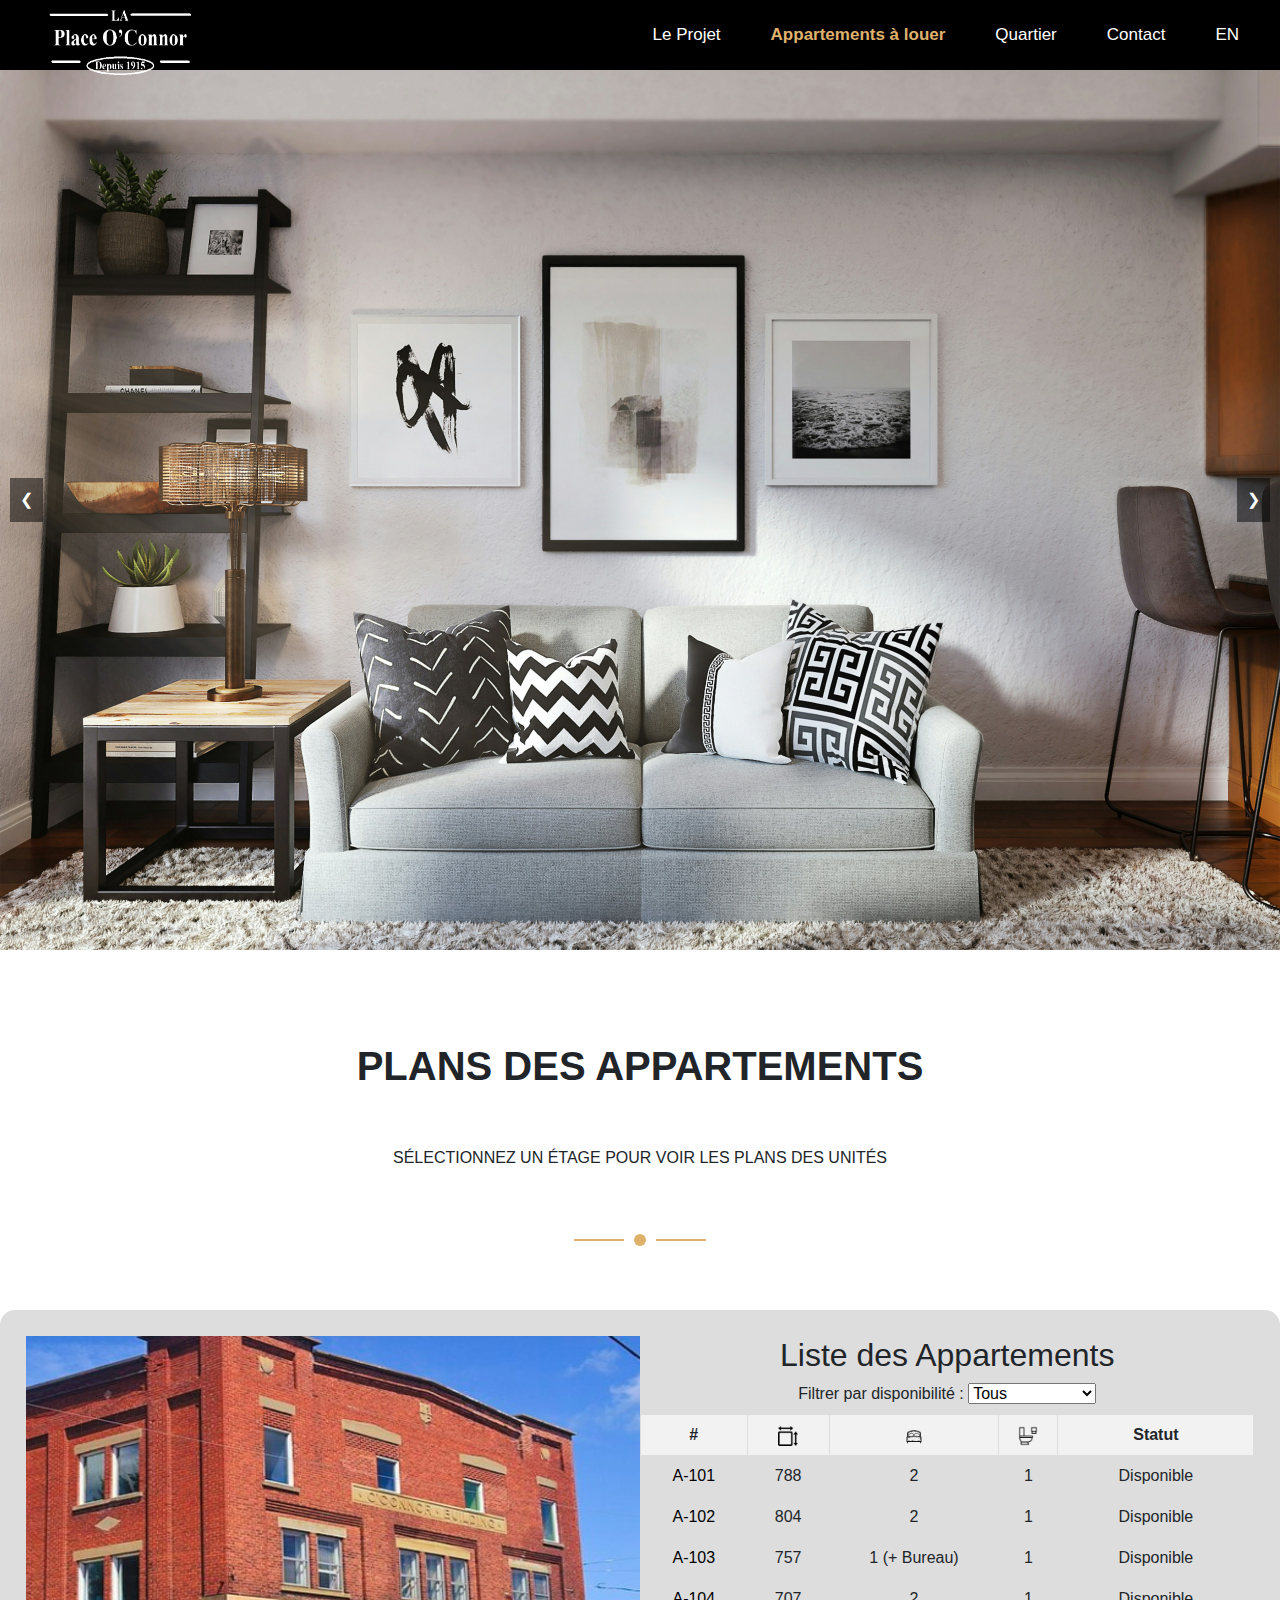
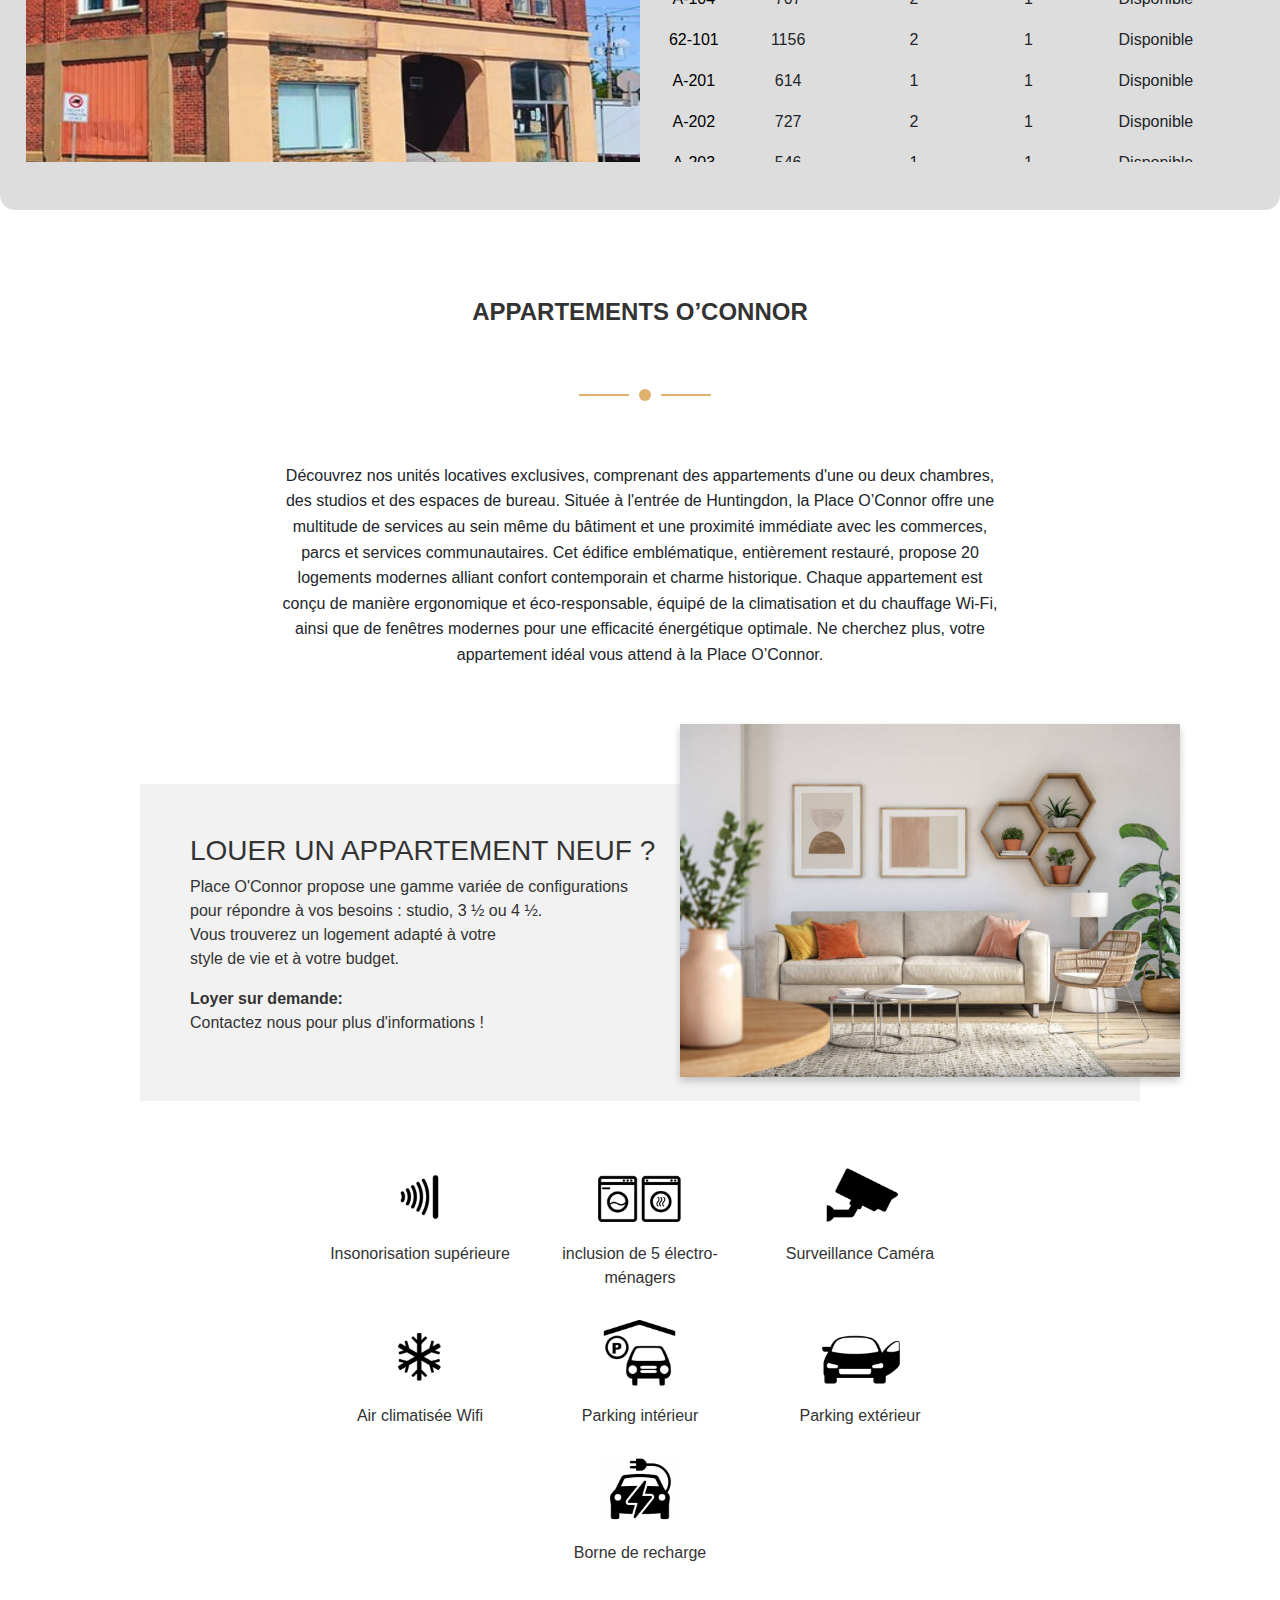
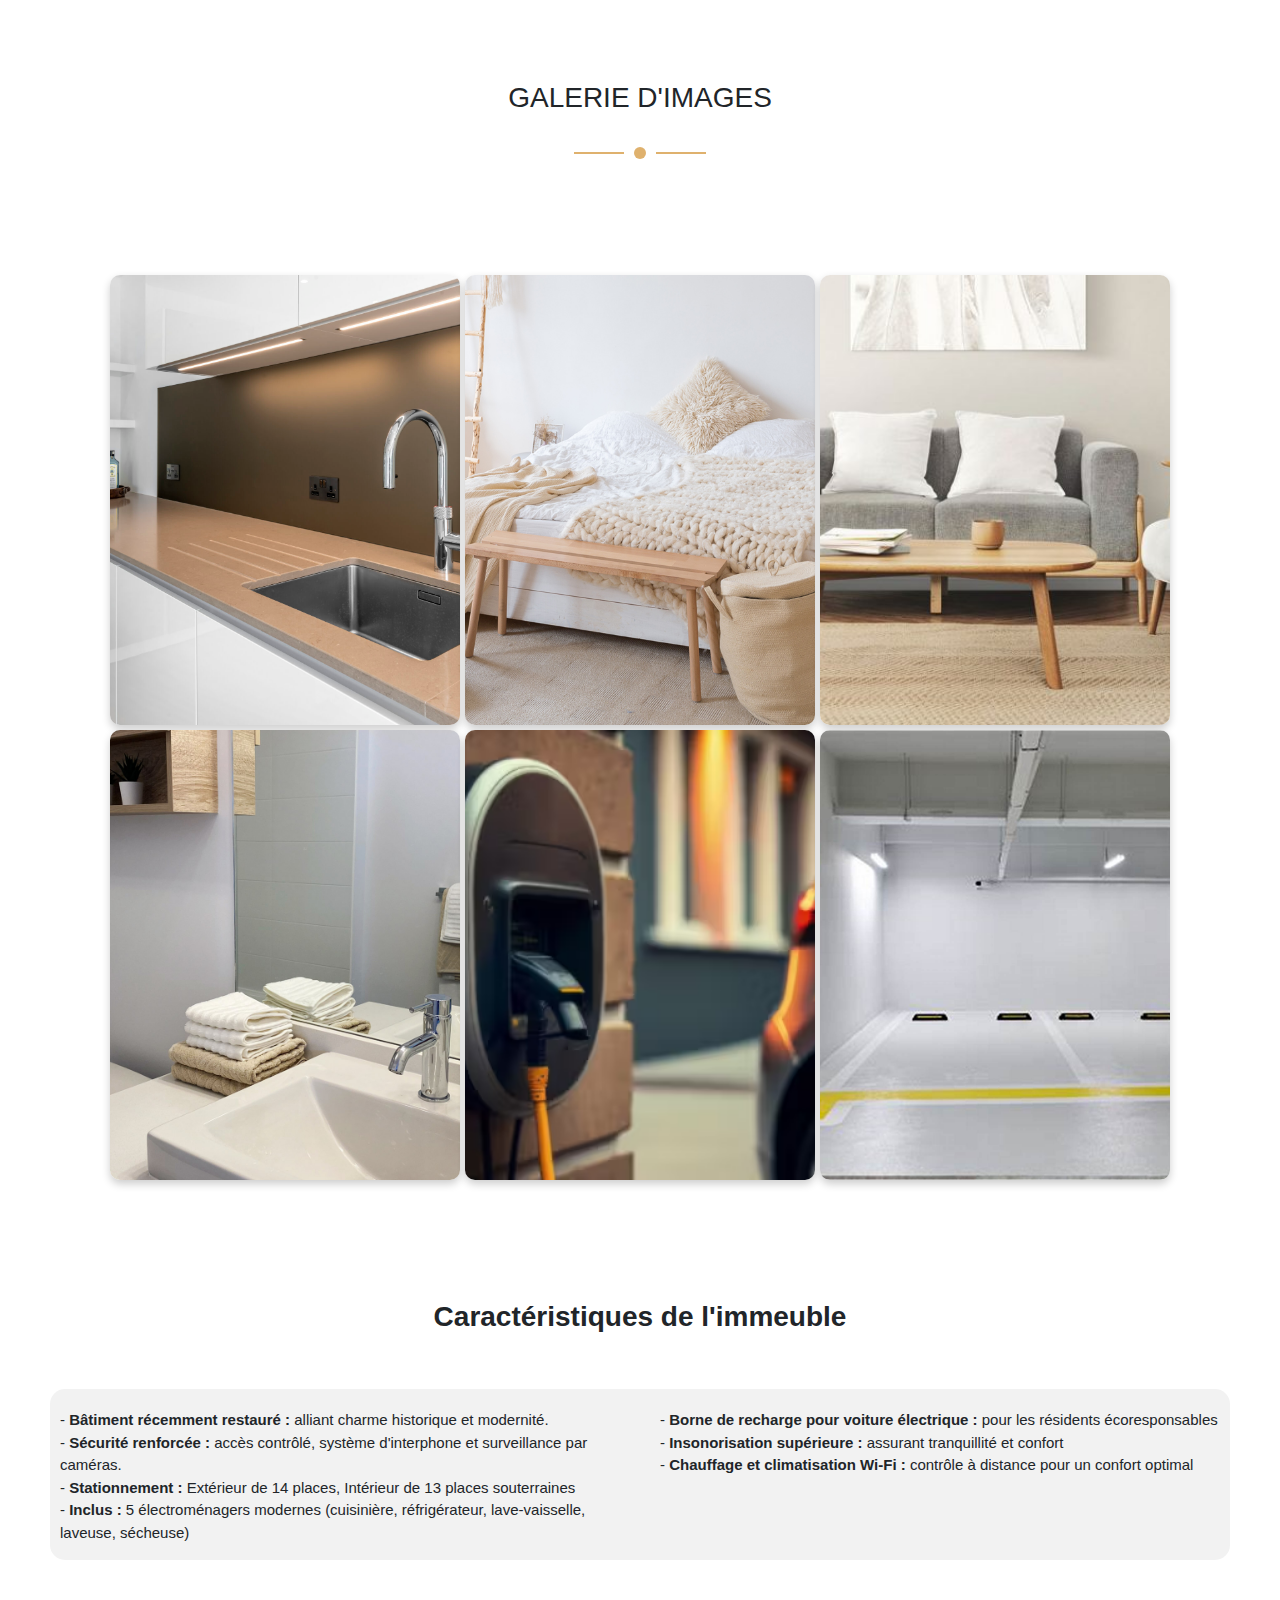
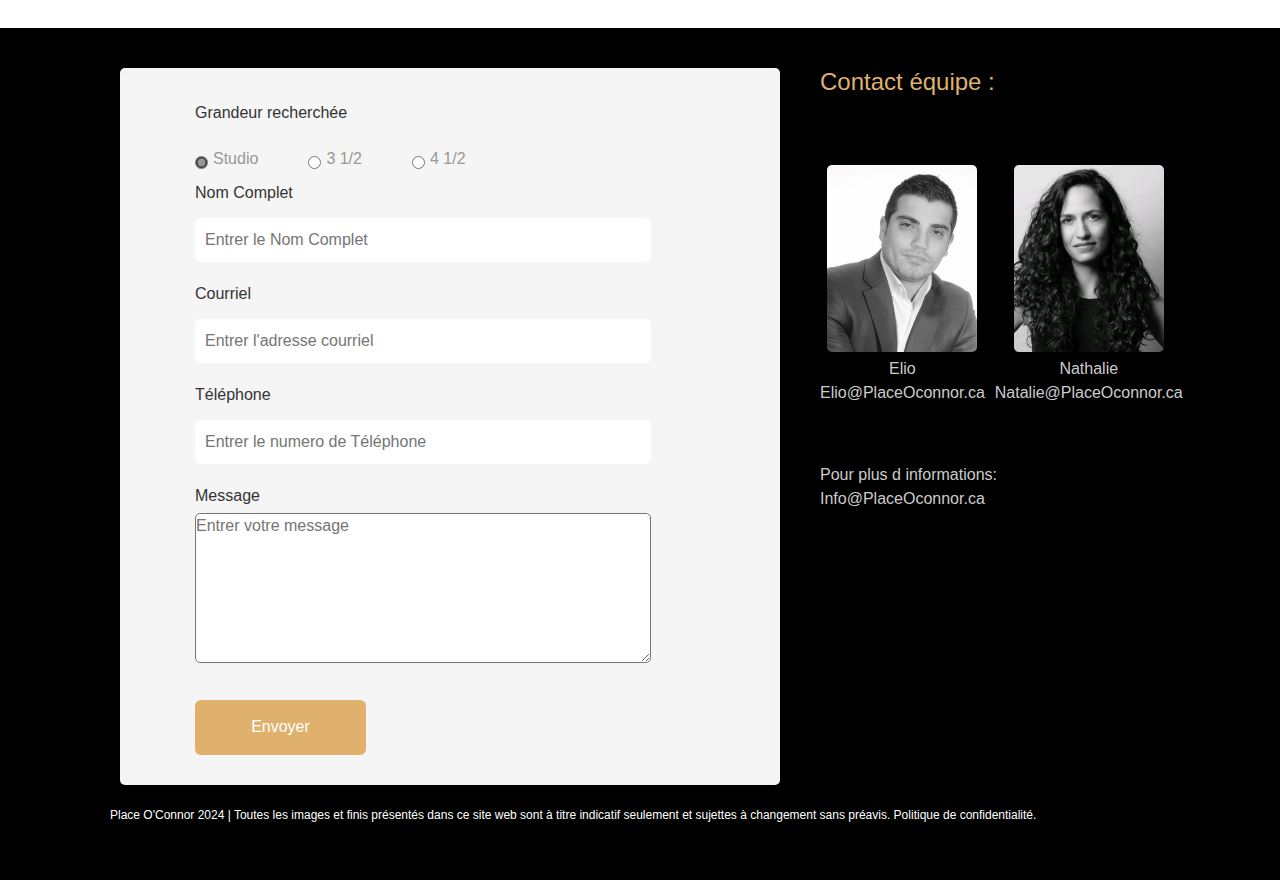
==== appt-alouer.html @ d091c008 "first commit" ====
<!DOCTYPE html>
    <html lang="fr">

    <head>
        <meta charset="UTF-8">
        <meta name="viewport" content="width=device-width, initial-scale=1.0">
        <title>Appt-a-louer</title>
        <link rel="stylesheet" href="css/Alouer.css">
        <link rel="stylesheet" href="https://cdnjs.cloudflare.com/ajax/libs/font-awesome/6.0.0-beta3/css/all.min.css">
        <link href="https://stackpath.bootstrapcdn.com/bootstrap/4.5.2/css/bootstrap.min.css" rel="stylesheet">

    </head>

    <body>
        <header>
            <!-- Ajout de l'id "navbar" pour cibler l'élément avec JavaScript -->

            <nav id="navbar" class="navbar">

                <div>
                    <a href="index.html"><img src="image/lOGO.png" alt="Logo"></a>
                </div>

                <div class="nav-links">
                    <ul>
                        <li><a href="index.html">Le Projet</a></li>
                        <li class="active"><a href="appt-alouer.html">Appartements à louer</a></li>
                        <li><a href="Quartier.html">Quartier</a></li>
                        <li><a href="formulaire.html">Contact</a></li>
                        <li><a href="#">EN</a></li>
                    </ul>
                </div>
                <img src="image/Menu2 (2).png" alt="menu hamburger" class="menu-hamburger">
            </nav>
        </header>

        <!-- Carousel -->
        <div class="carousel">
            <!-- Slide 1 -->
            <div class="slide active">
                <img src="image/maison1.jpg">
                <div class="text">
                    <h1>Place <strong>O'Connor </strong> </h1>
                    <br> Decouvrez des appartements confortables à des prix imbattables <br><br> DISPONIBLE DÉS MAINTENANT
                    <br> <br> <a href="#contact">CONTACTEZ NOUS  </a><br>

                </div>
            </div>
            <!-- Slide 2 -->
            <div class="slide">
                <img src="image/maison2.jpg" alt="Image 2">
                <div class="text">
                    <h1>Place O'Connor</h1>
                    <br> Decouvrez des appartements confortables à des prix imbattables <br><br> DISPONIBLE DÉS MAINTENANT
                    <br> <br> <a href="#contact">CONTACTEZ NOUS  </a><br>

                </div>
            </div>
            <!-- Slide 3 -->
            <div class="slide">
                <img src="image/maison3.jpg" alt="Image 3">
                <div class="text">
                    <h1>Place O'Connor</h1>
                    <br> Decouvrez des appartements confortables à des prix imbattables <br><br> DISPONIBLE DÉS MAINTENANT
                    <br> <br> <a href="#contact">CONTACTEZ NOUS  </a><br>

                </div>
            </div>

            <!-- Navigation Buttons -->
            <div class="prev" onclick="moveSlide(-1)">&#10094;</div>
            <div class="next" onclick="moveSlide(1)">&#10095;</div>
        </div>
        <!--  image immeuble avec tableau -->


        <div class="textdecouverteplan">
            <br><br><br>
            <h1><strong>PLANS DES APPARTEMENTS</strong></h1> <br><br>

            <p>SÉLECTIONNEZ UN ÉTAGE POUR VOIR LES PLANS DES UNITÉS</p> <br><br>

            <div class="titre-decoration">
                <div class="ligne"></div>
                <div class="icon"></div>
                <div class="ligne"></div>
            </div>
        </div>


        <div class="immeuble1">

            <!--  image immeuble  -->
            <div class="img-build">
                <img src="image/img build.jpg" alt="">
                <!-- Différentes zones cliquables -->
                <a href="#zone1">
                    <div class="zone" style="top: 15%; left:0% ; width:100%; height: 25%;" onclick="afficherZone('zone1')">
                        <span class="etage-text" style="top: 20%; left: 0;">Étage 3</span>
                    </div>

                </a>
                <a href="#zone2">
                    <div class="zone" style="top: 40%; left: 0%; width: 100%; height: 25%;" onclick="afficherZone('zone2')">
                        <span class="etage-text" style="top: 20%; left: 0;">Étage 2</span>
                    </div>
                </a>
                <a href="#zone3">
                    <div class="zone" style="top: 67%; left: 0%; width: 100%; height: 25%;" onclick="afficherZone('zone3')">
                        <span class="etage-text" style="top: 20%; left: 0;">Etage 1</span>
                    </div>
                </a>
            </div>
            <!-- Tableau des données   -->
            <div class="tab">
                <h2>Liste des Appartements</h2>

                <label for="filtreDisponibilite">Filtrer par disponibilité :</label>
                <select id="filtreDisponibilite" onchange="filtrerDisponibilite()">
                    <option value="tous">Tous</option>
                    <option value="Disponible">Disponible</option>
                    <option value="non-disponible">Non disponible</option>
                </select>

                <table>
                    <thead>
                        <tr>
                            <th># </th>
                            <th><img src="image/Surface.png" alt=""></th>
                            <th><img src="image/Chambre.png" alt=""></th>
                            <th><img src="image/Sb.png" alt=""></th>
                            <th>Statut</th>
                        </tr>
                    </thead>

                    <tbody>
                        <tr data-disponibilite="Disponible" class="Disponible">
                            <td><a href="#plan1" onclick="afficherPlan('plan1')">A-101</a></td>
                            <td>788</td>
                            <td>2</td>
                            <td>1</td>
                            <td>Disponible</td>
                        </tr>

                        <tr data-disponibilite="Disponible" class="Disponible">
                            <td><a href="#plan2" onclick="afficherPlan('plan2')">A-102</a></td>
                            <td>804</td>
                            <td>2</td>
                            <td>1</td>
                            <td><Data></Data>Disponible</td>
                        </tr>

                        <tr data-disponibilite="Disponible" class="Disponible">
                            <td><a href="#plan3" onclick="afficherPlan('plan3')">A-103</a></td>
                            <td>757</td>
                            <td>1 (+ Bureau)</td>
                            <td>1</td>
                            <td>Disponible</td>
                        </tr>

                        <tr data-disponibilite="Disponible" class="Disponible">
                            <td><a href="#plan4" onclick="afficherPlan('plan4')">A-104</a></td>
                            <td>707</td>
                            <td>2</td>
                            <td>1</td>
                            <td>Disponible</td>
                        </tr>

                        <tr data-disponibilite="Disponible" class="Disponible">
                            <td> <a href="#plan5" onclick="afficherPlan('plan5')">62-101</a></td>
                            <td>1156</td>
                            <td>2</td>
                            <td>1</td>
                            <td>Disponible</td>
                        </tr>
                        <tr data-disponibilite="Disponible" class="Disponible">
                            <td> <a href="#plan6" onclick="afficherPlan('plan6')">A-201</a></td>
                            <td>614</td>
                            <td>1 </td>
                            <td>1</td>
                            <td>Disponible</td>
                        </tr>

                        <tr data-disponibilite="Disponible" class="Disponible">
                            <td> <a href="#plan7" onclick="afficherPlan('plan7')">A-202</a></td>
                            <td>727</td>
                            <td>2 </td>
                            <td>1</td>
                            <td>Disponible</td>
                        </tr>
                        <tr data-disponibilite="Disponible" class="Disponible">
                            <td> <a href="#plan8" onclick="afficherPlan('plan8')">A-203</a></td>
                            <td>546</td>
                            <td>1 </td>
                            <td>1</td>
                            <td>Disponible</td>
                        </tr>
                        <tr data-disponibilite="Disponible" class="Disponible">
                            <td> <a href="#plan9" onclick="afficherPlan('plan9')">A-204</a></td>
                            <td>394</td>
                            <td>Studio </td>
                            <td>1</td>
                            <td>Disponible</td>
                        </tr>
                        <tr data-disponibilite="Disponible" class="Disponible">
                            <td><a href="#plan10" onclick="afficherPlan('plan10')">A-205</a> </td>
                            <td>555</td>
                            <td>2 </td>
                            <td>1</td>
                            <td>Disponible</td>
                        </tr>
                        <tr data-disponibilite="Disponible" class="Disponible">
                            <td><a href="#plan11" onclick="afficherPlan('plan11')">A-206</a> </td>
                            <td>427</td>
                            <td>1 </td>
                            <td>1</td>
                            <td>Disponible</td>
                        </tr>
                        <tr data-disponibilite="Disponible" class="Disponible">
                            <td> <a href="#plan12" onclick="afficherPlan('plan12')">62-201</a></td>
                            <td>788</td>
                            <td>2 </td>
                            <td>1</td>
                            <td>Disponible</td>
                        </tr>
                        <tr data-disponibilite="Disponible" class="Disponible">
                            <td> <a href="#plan13" onclick="afficherPlan('plan13')">62-202</a></td>
                            <td>838</td>
                            <td>2 </td>
                            <td>1</td>
                            <td>Disponible</td>

                        </tr>
                        <tr data-disponibilite="Disponible" class="Disponible">
                            <td><a href="#plan14" onclick="afficherPlan('plan14')">A-301</a></td>
                            <td>639</td>
                            <td>1 </td>
                            <td>1</td>
                            <td>Disponible</td>
                        </tr>
                        <tr data-disponibilite="Disponible" class="Disponible">
                            <td><a href="#plan15" onclick="afficherPlan('plan15')">A-302</a> </td>
                            <td> 816</td>
                            <td>2 </td>
                            <td>1</td>
                            <td>Disponible</td>
                        </tr>
                        <tr data-disponibilite="Disponible" class="Disponible">
                            <td><a href="#plan16" onclick="afficherPlan('plan16')">A-303</a></td>
                            <td>625</td>
                            <td>1 </td>
                            <td>1</td>
                            <td>Disponible</td>
                        </tr>
                        <tr data-disponibilite="Disponible" class="Disponible">
                            <td> <a href="#plan17" onclick="afficherPlan('plan17')">A-304</a></td>
                            <td>617</td>
                            <td>2 </td>
                            <td>1</td>
                            <td>Disponible</td>
                        </tr>
                        <tr data-disponibilite="Disponible" class="Disponible">
                            <td> <a href="#plan18" onclick="afficherPlan('plan18')">A-305</a></td>
                            <td>667</td>
                            <td>2 </td>
                            <td>1</td>
                            <td>Disponible</td>
                        </tr>
                        <tr data-disponibilite="Disponible" class="Disponible">
                            <td> <a href="#plan19" onclick="afficherPlan('plan19')">62-301</a></td>
                            <td>720</td>
                            <td>2 </td>
                            <td>1</td>
                            <td>Disponible</td>
                        </tr>
                        <tr data-disponibilite="Disponible" class="Disponible">
                            <td><a href="#plan20" onclick="afficherPlan('plan20')">62-302</a></td>
                            <td>748</td>
                            <td>2 </td>
                            <td>1</td>
                            <td>Disponible</td>
                        </tr>

                        <tr data-disponibilite="non-disponible" class="non-disponible">
                            <td>-</td>
                            <td>-</td>
                            <td>-</td>
                            <td>-</td>
                            <td>Non disponible</td>
                        </tr>
                    </tbody>
                </table>
            </div>
        </div>    <!-- Fin grand Div-->
        <!-- Contenu caché pour chaque zone -->
        <div id="zone3" class="contenu-cache">
            <div class="contenu-flex">
                <div class="img-build"><img class="planetage" src="image/Etage1.png" alt="Alternate Text" /></div>
                <div class="tab">
                    <h2>Appartements rez de chaussée</h2>

                    <label for="filtreDisponibilite1">Filtrer par disponibilité :</label>
                    <select id="filtreDisponibilite1" onchange="filtrerDisponibilite1()">
                        <option value="tous1">Tous</option>
                        <option value="Disponible1">Disponible</option>
                        <option value="non-disponible1">Non disponible</option>
                    </select>

                    <table id="tabrezchaussee">
                        <thead>
                            <tr>
                                <th># </th>
                                <th><img src="image/Surface.png" alt=""></th>
                                <th><img src="image/Chambre.png" alt=""></th>
                                <th><img src="image/Sb.png" alt=""></th>
                                <th>Statut</th>
                            </tr>
                        </thead>

                        <tbody>
                            <tr data-disponibilite1="Disponible1" class="Disponible1">
                                <td><a href="#plan1" onclick="afficherPlan('plan1')">A-101</a></td>
                                <td>788</td>
                                <td>2</td>
                                <td>1</td>
                                <td>Disponible</td>
                            </tr>

                            <tr data-disponibilite1="Disponible1" class="Disponible1">
                                <td><a href="#plan2" onclick="afficherPlan('plan2')">A-102</a></td>
                                <td>804</td>
                                <td>2</td>
                                <td>1</td>
                                <td><Data></Data>Disponible1</td>
                            </tr>

                            <tr data-disponibilite1="Disponible1" class="Disponible1">
                                <td><a href="#plan3" onclick="afficherPlan('plan3')">A-103</a></td>
                                <td>757</td>
                                <td>1 (+ Bureau)</td>
                                <td>1</td>
                                <td>Disponible</td>
                            </tr>

                            <tr data-disponibilite1="Disponible1" class="Disponible1">
                                <td><a href="#plan4" onclick="afficherPlan('plan4')">A-104</a></td>
                                <td>707</td>
                                <td>2</td>
                                <td>1</td>
                                <td>Disponible</td>
                            </tr>

                            <tr data-disponibilite1="Disponible1" class="Disponible1">
                                <td> <a href="#plan5" onclick="afficherPlan('plan5')">62-101</a></td>
                                <td>1156</td>
                                <td>2</td>
                                <td>1</td>
                                <td>Disponible</td>
                            </tr>

                            <tr data-disponibilite1="non-disponible1" class="non-disponible1">
                                <td>-</td>
                                <td>-</td>
                                <td>-</td>
                                <td>-</td>
                                <td>Non disponible</td>
                            </tr>
                        </tbody>
                    </table>
                </div>
            </div>
        </div>

        <div id="zone2" class="contenu-cache">
            <div class="contenu-flex">
                <div class="img-build"><img class="planetage" src="image/Etage2.png" alt="Alternate Text" /></div>
                <div class="tab">
                    <h2>Appartements Etage 1</h2>
                    <label for="filtreDisponibilite2">Filtrer par disponibilité :</label>
                    <select id="filtreDisponibilite2" onchange="filtrerDisponibilite2()">
                        <option value="tous2">Tous</option>
                        <option value="Disponible2">Disponible</option>
                        <option value="non-disponible2">Non disponible</option>
                    </select>

                    <table id="tabetage1">
                        <thead>
                            <tr>
                                <th># </th>
                                <th><img src="image/Surface.png" alt=""></th>
                                <th><img src="image/Chambre.png" alt=""></th>
                                <th><img src="image/Sb.png" alt=""></th>
                                <th>Statut</th>
                            </tr>
                        </thead>

                        <tbody>


                            <tr data-disponibilite2="Disponible2" class="Disponible2">
                                <td> <a href="#plan6" onclick="afficherPlan('plan6')">A-201</a></td>
                                <td>614</td>
                                <td>1 </td>
                                <td>1</td>
                                <td>Disponible</td>
                            </tr>

                            <tr data-disponibilite2="Disponible2" class="Disponible2">
                                <td> <a href="#plan7" onclick="afficherPlan('plan7')">A-202</a></td>
                                <td>727</td>
                                <td>2 </td>
                                <td>1</td>
                                <td>Disponible</td>
                            </tr>
                            <tr data-disponibilite2="Disponible2" class="Disponible2">
                                <td> <a href="#plan8" onclick="afficherPlan('plan8')">A-203</a></td>
                                <td>546</td>
                                <td>1 </td>
                                <td>1</td>
                                <td>Disponible</td>
                            </tr>
                            <tr data-disponibilite2="Disponible2" class="Disponible2">
                                <td> <a href="#plan9" onclick="afficherPlan('plan9')">A-204</a></td>
                                <td>394</td>
                                <td>Studio </td>
                                <td>1</td>
                                <td>Disponible</td>
                            </tr>
                            <tr data-disponibilite2="Disponible2" class="Disponible2">
                                <td><a href="#plan10" onclick="afficherPlan('plan10')">A-205</a> </td>
                                <td>555</td>
                                <td>2 </td>
                                <td>1</td>
                                <td>Disponible</td>
                            </tr>
                            <tr data-disponibilite2="Disponible2" class="Disponible2">
                                <td><a href="#plan11" onclick="afficherPlan('plan11')">A-206</a> </td>
                                <td>427</td>
                                <td>1 </td>
                                <td>1</td>
                                <td>Disponible</td>
                            </tr>
                            <tr data-disponibilite2="Disponible2" class="Disponible2">
                                <td> <a href="#plan12" onclick="afficherPlan('plan12')">62-201</a></td>
                                <td>788</td>
                                <td>2 </td>
                                <td>1</td>
                                <td>Disponible</td>
                            </tr>
                            <tr data-disponibilite2="Disponible2" class="Disponible2">
                                <td> <a href="#plan13" onclick="afficherPlan('plan13')">62-202</a></td>
                                <td>838</td>
                                <td>2 </td>
                                <td>1</td>
                                <td>Disponible</td>


                            <tr data-disponibilite2="non-disponible2" class="non-disponible2">
                                <td>-</td>
                                <td>-</td>
                                <td>-</td>
                                <td>-</td>
                                <td>Non disponible</td>
                            </tr>
                        </tbody>
                    </table>
                </div>
            </div>
        </div>
        <div id="zone1" class="contenu-cache">
            <div class="contenu-flex">
                <div class="img-build"><img class="planetage" src="image/Etage3.png" alt="Alternate Text" /></div>
                <div class="tab">
                    <h2>Appartements Etage 2</h2>
                    <label for="filtreDisponibilite3">Filtrer par disponibilité :</label>
                    <select id="filtreDisponibilite3" onchange="filtrerDisponibilite3()">
                        <option value="tous3">Tous</option>
                        <option value="Disponible3">Disponible</option>
                        <option value="non-disponible3">Non disponible</option>
                    </select>

                    <table id="tabetage2">
                        <thead>
                            <tr>
                                <th># </th>
                                <th><img src="image/Surface.png" alt=""></th>
                                <th><img src="image/Chambre.png" alt=""></th>
                                <th><img src="image/Sb.png" alt=""></th>
                                <th>Statut</th>
                            </tr>
                        </thead>

                        <tbody>

                            <tr data-disponibilite3="Disponible3" class="Disponible3">
                                <td><a href="#plan14" onclick="afficherPlan('plan14')">A-301</a></td>
                                <td>639</td>
                                <td>1 </td>
                                <td>1</td>
                                <td>Disponible</td>
                            </tr>
                            <tr data-disponibilite3="Disponible3" class="Disponible3">
                                <td><a href="#plan15" onclick="afficherPlan('plan15')">A-302</a> </td>
                                <td> 816</td>
                                <td>2 </td>
                                <td>1</td>
                                <td>Disponible</td>
                            </tr>
                            <tr data-disponibilite3="Disponible3" class="Disponible3">
                                <td><a href="#plan16" onclick="afficherPlan('plan16')">A-303</a></td>
                                <td>625</td>
                                <td>1 </td>
                                <td>1</td>
                                <td>Disponible</td>
                            </tr>
                            <tr data-disponibilite3="Disponible3" class="Disponible3">
                                <td> <a href="#plan17" onclick="afficherPlan('plan17')">A-304</a></td>
                                <td>617</td>
                                <td>2 </td>
                                <td>1</td>
                                <td>Disponible</td>
                            </tr>
                            <tr data-disponibilite3="Disponible3" class="Disponible3">
                                <td> <a href="#plan18" onclick="afficherPlan('plan18')">A-305</a></td>
                                <td>667</td>
                                <td>2 </td>
                                <td>1</td>
                                <td>Disponible</td>
                            </tr>
                            <tr data-disponibilite3="Disponible3" class="Disponible3">
                                <td> <a href="#plan19" onclick="afficherPlan('plan19')">62-301</a></td>
                                <td>720</td>
                                <td>2 </td>
                                <td>1</td>
                                <td>Disponible</td>
                            </tr>
                            <tr data-disponibilite3="Disponible3" class="Disponible3">
                                <td><a href="#plan20" onclick="afficherPlan('plan20')">62-302</a></td>
                                <td>748</td>
                                <td>2 </td>
                                <td>1</td>
                                <td>Disponible</td>
                            </tr>

                            <tr data-disponibilite3="non-disponible3" class="non-disponible3">
                                <td>-</td>
                                <td>-</td>
                                <td>-</td>
                                <td>-</td>
                                <td>Non disponible</td>
                            </tr>
                        </tbody>
                    </table>
                </div>
            </div>
        </div>

        <!-- debut plan par appartement dans 1 grand div puis un petit div // image n,est pas dans un div  -->

        <div id="plan1" class="plan">
            <div class="plan0">
                <div class="image-container">
                    <img src="Plans/A-101.png" alt="">
                </div>
                <div class="table-container">
                    <table>
                        <tbody>
                            <tr>
                                <td> Unité</td>
                                <td class="forme-td">A-101</td>
                            </tr>
                            <tr>
                                <td>Superficie</td>
                                <td class="forme-td">788 pi²</td>
                            </tr>
                            <tr>
                                <td>Chambre(s)</td>
                                <td class="forme-td">2</td>
                            </tr>
                            <tr>
                                <td>Salle(s) de bain(s)</td>
                                <td class="forme-td">1</td>
                            </tr>
                            <tr>
                                <td>Statut</td>
                                <td class="forme-td">Disponible</td>
                            </tr>
                            <tr>
                                <td>Étage</td>
                                <td class=" forme-td">Rez-De-Chaussée</td>
                            </tr>
                            <!-- Ajoutez plus de lignes ici pour tester le défilement -->
                        </tbody>
                    </table>
                    <a href="fichier/PDF/A101.pdf" download="A101.pdf" class="bouton_pdf">Télécharger le PDF</a>
                </div>
            </div>
        </div>

        <div id="plan2" class="plan">
            <!-- 1 gra -->
            <div class="plan0">
                <div class="image-container">
                    <img src="Plans/A-102.png" alt="">
                </div>
                <div class="table-container">
                    <table>
                        <tbody>
                            <tr>
                                <td> Unité</td>
                                <td class="forme-td">A-102</td>
                            </tr>
                            <tr>
                                <td>Superficie</td>
                                <td class="forme-td">804 pi²</td>
                            </tr>
                            <tr>
                                <td>Chambre(s)</td>
                                <td class="forme-td">2</td>
                            </tr>
                            <tr>
                                <td>Salle(s) de bain(s)</td>
                                <td class="forme-td">1</td>
                            </tr>
                            <tr>
                                <td>Statut</td>
                                <td class="forme-td">Disponible</td>
                            </tr>
                            <tr>
                                <td>Étage</td>
                                <td class=" forme-td">Rez-De-Chaussée</td>
                            </tr>
                            <!-- Ajoutez plus de lignes ici pour tester le défilement -->
                        </tbody>
                    </table>
                    <a href="fichier/PDF/A102.pdf" download="A102.pdf" class="bouton_pdf">Télécharger le PDF</a>
                </div>
            </div>
        </div>
        <div id="plan3" class="plan">
            <!-- 1 gra -->
            <div class="plan0">
                <div class="image-container">
                    <img src="Plans/A-103.png" alt="">
                </div>
                <div class="table-container">
                    <table>
                        <tbody>
                            <tr>
                                <td> Unité</td>
                                <td class="forme-td">A-103</td>
                            </tr>
                            <tr>
                                <td>Superficie</td>
                                <td class="forme-td"> 757 pi²</td>
                            </tr>
                            <tr>
                                <td>Chambre(s)</td>
                                <td class="forme-td">1+(Bueau)</td>
                            </tr>
                            <tr>
                                <td>Salle(s) de bain(s)</td>
                                <td class="forme-td">1</td>
                            </tr>
                            <tr>
                                <td>Statut</td>
                                <td class="forme-td">Disponible</td>
                            </tr>
                            <tr>
                                <td>Étage</td>
                                <td class=" forme-td">Rez-De-Chaussée</td>
                            </tr>
                            <!-- Ajoutez plus de lignes ici pour tester le défilement -->
                        </tbody>
                    </table>
                    <a href="fichier/PDF/A103.pdf" download="A103.pdf" class="bouton_pdf">Télécharger le PDF</a>
                </div>
            </div>
        </div>
        <div id="plan4" class="plan">
            <!-- 1 gra -->
            <div class="plan0">
                <div class="image-container"><img src="Plans/A-104.png" alt=""></div>
                <div class="table-container">
                    <table>
                        <tbody>
                            <tr>
                                <td> Unité</td>
                                <td class="forme-td">A-104</td>
                            </tr>
                            <tr>
                                <td>Superficie</td>
                                <td class="forme-td">707 pi²</td>
                            </tr>
                            <tr>
                                <td>Chambre(s)</td>
                                <td class="forme-td">2</td>
                            </tr>
                            <tr>
                                <td>Salle(s) de bain(s)</td>
                                <td class="forme-td">1</td>
                            </tr>
                            <tr>
                                <td>Statut</td>
                                <td class="forme-td">Disponible</td>
                            </tr>
                            <tr>
                                <td>Étage</td>
                                <td class=" forme-td">Rez-De-Chaussée</td>
                            </tr>
                            <!-- Ajoutez plus de lignes ici pour tester le défilement -->
                        </tbody>
                    </table>
                    <a href="fichier/PDF/A104.pdf" download="A104.pdf" class="bouton_pdf">Télécharger le PDF</a>
                </div>
            </div>
        </div>
        <div id="plan5" class="plan">
            <!-- 1 gra -->
            <div class="plan0">
                <div class="image-container"><img src="Plans/62-101.png" alt=""></div>
                <div class="table-container">
                    <table>
                        <tbody>
                            <tr>
                                <td> Unité</td>
                                <td class="forme-td">62-101</td>
                            </tr>
                            <tr>
                                <td>Superficie</td>
                                <td class="forme-td">1156 pi²</td>
                            </tr>
                            <tr>
                                <td>Chambre(s)</td>
                                <td class="forme-td">2</td>
                            </tr>
                            <tr>
                                <td>Salle(s) de bain(s)</td>
                                <td class="forme-td">1</td>
                            </tr>
                            <tr>
                                <td>Statut</td>
                                <td class="forme-td">Disponible</td>
                            </tr>
                            <tr>
                                <td>Étage</td>
                                <td class=" forme-td">Rez-De-Chaussée</td>
                            </tr>
                            <!-- Ajoutez plus de lignes ici pour tester le défilement -->
                        </tbody>
                    </table>
                    <a href="fichier/PDF/62101.pdf" download="62101.pdf" class="bouton_pdf">Télécharger le PDF</a>
                </div>
            </div>
        </div>
        <div id="plan6" class="plan">
            <!-- 1 gra -->
            <div class="plan0">
                <div class="image-container"><img src="Plans/A-201.png" alt=""></div>
                <div class="table-container">
                    <table>
                        <tbody>
                            <tr>
                                <td> Unité</td>
                                <td class="forme-td">A-201</td>
                            </tr>
                            <tr>
                                <td>Superficie</td>
                                <td class="forme-td">614 pi²</td>
                            </tr>
                            <tr>
                                <td>Chambre(s)</td>
                                <td class="forme-td">1</td>
                            </tr>
                            <tr>
                                <td>Salle(s) de bain(s)</td>
                                <td class="forme-td">1</td>
                            </tr>
                            <tr>
                                <td>Statut</td>
                                <td class="forme-td">Disponible</td>
                            </tr>
                            <tr>
                                <td>Étage</td>
                                <td class=" forme-td">1</td>
                            </tr>
                            <!-- Ajoutez plus de lignes ici pour tester le défilement -->
                        </tbody>
                    </table>
                    <a href="fichier/PDF/A201.pdf" download="A201.pdf" class="bouton_pdf">Télécharger le PDF</a>
                </div>
            </div>
        </div>
        <div id="plan7" class="plan">
            <!-- 1 gra -->
            <div class="plan0">
                <div class="image-container"><img src="Plans/A-202.png" alt=""></div>
                <div class="table-container">
                    <table>
                        <tbody>
                            <tr>
                                <td> Unité</td>
                                <td class="forme-td">A-202</td>
                            </tr>
                            <tr>
                                <td>Superficie</td>
                                <td class="forme-td">727 pi²</td>
                            </tr>
                            <tr>
                                <td>Chambre(s)</td>
                                <td class="forme-td">2</td>
                            </tr>
                            <tr>
                                <td>Salle(s) de bain(s)</td>
                                <td class="forme-td">1</td>
                            </tr>
                            <tr>
                                <td>Statut</td>
                                <td class="forme-td">Disponible</td>
                            </tr>
                            <tr>
                                <td>Étage</td>
                                <td class=" forme-td">1</td>
                            </tr>
                            <!-- Ajoutez plus de lignes ici pour tester le défilement -->
                        </tbody>
                    </table>
                    <a href="fichier/PDF/A202.pdf" download="A202.pdf" class="bouton_pdf">Télécharger le PDF</a>
                </div>
            </div>
        </div>
        <div id="plan8" class="plan">
            <!-- 1 gra -->
            <div class="plan0">
                <div class="image-container"><img src="Plans/A-203.png" alt=""></div>
                <div class="table-container">
                    <table>
                        <tbody>
                            <tr>
                                <td> Unité</td>
                                <td class="forme-td">A-203</td>
                            </tr>
                            <tr>
                                <td>Superficie</td>
                                <td class="forme-td">546 pi²</td>
                            </tr>
                            <tr>
                                <td>Chambre(s)</td>
                                <td class="forme-td">1</td>
                            </tr>
                            <tr>
                                <td>Salle(s) de bain(s)</td>
                                <td class="forme-td">1</td>
                            </tr>
                            <tr>
                                <td>Statut</td>
                                <td class="forme-td">Disponible</td>
                            </tr>
                            <tr>
                                <td>Étage</td>
                                <td class=" forme-td">1</td>
                            </tr>
                            <!-- Ajoutez plus de lignes ici pour tester le défilement -->
                        </tbody>
                    </table>
                    <a href="fichier/PDF/A203.pdf" download="A203.pdf" class="bouton_pdf">Télécharger le PDF</a>
                </div>
            </div>
        </div>
        <div id="plan9" class="plan">
            <!-- 1 gra -->
            <div class="plan0">
                <div class="image-container"><img src="Plans/A-204.png" alt=""></div>
                <div class="table-container">
                    <table>
                        <tbody>
                            <tr>
                                <td> Unité</td>
                                <td class="forme-td">A-204</td>
                            </tr>
                            <tr>
                                <td>Superficie</td>
                                <td class="forme-td">394 pi²</td>
                            </tr>
                            <tr>
                                <td>Chambre(s)</td>
                                <td class="forme-td">Studio</td>
                            </tr>
                            <tr>
                                <td>Salle(s) de bain(s)</td>
                                <td class="forme-td">1</td>
                            </tr>
                            <tr>
                                <td>Statut</td>
                                <td class="forme-td">Disponible</td>
                            </tr>
                            <tr>
                                <td>Étage</td>
                                <td class=" forme-td">1</td>
                            </tr>
                            <!-- Ajoutez plus de lignes ici pour tester le défilement -->
                        </tbody>
                    </table>
                    <a href="fichier/PDF/A204.pdf" download="A204.pdf" class="bouton_pdf">Télécharger le PDF</a>
                </div>
            </div>
        </div>
        <div id="plan10" class="plan">
            <!-- 1 gra -->
            <div class="plan0">
                <div class="image-container"><img src="Plans/A-205.png" alt=""></div>
                <div class="table-container">
                    <table>
                        <tbody>
                            <tr>
                                <td> Unité</td>
                                <td class="forme-td">A-205</td>
                            </tr>
                            <tr>
                                <td>Superficie</td>
                                <td class="forme-td">555 pi²</td>
                            </tr>
                            <tr>
                                <td>Chambre(s)</td>
                                <td class="forme-td">2</td>
                            </tr>
                            <tr>
                                <td>Salle(s) de bain(s)</td>
                                <td class="forme-td">1</td>
                            </tr>
                            <tr>
                                <td>Statut</td>
                                <td class="forme-td">Disponible</td>
                            </tr>
                            <tr>
                                <td>Étage</td>
                                <td class=" forme-td">1</td>
                            </tr>
                            <!-- Ajoutez plus de lignes ici pour tester le défilement -->
                        </tbody>
                    </table>
                    <a href="fichier/PDF/A205.pdf" download="A205.pdf" class="bouton_pdf">Télécharger le PDF</a>
                </div>
            </div>
        </div>
        <div id="plan11" class="plan">
            <!-- 1 gra -->
            <div class="plan0">
                <div class="image-container"><img src="Plans/A-206.png" alt=""></div>
                <div class="table-container">
                    <table>
                        <tbody>
                            <tr>
                                <td> Unité</td>
                                <td class="forme-td">A-206</td>
                            </tr>
                            <tr>
                                <td>Superficie</td>
                                <td class="forme-td">427 pi²</td>
                            </tr>
                            <tr>
                                <td>Chambre(s)</td>
                                <td class="forme-td">1</td>
                            </tr>
                            <tr>
                                <td>Salle(s) de bain(s)</td>
                                <td class="forme-td">1</td>
                            </tr>
                            <tr>
                                <td>Statut</td>
                                <td class="forme-td">Disponible</td>
                            </tr>
                            <tr>
                                <td>Étage</td>
                                <td class=" forme-td">1</td>
                            </tr>
                            <!-- Ajoutez plus de lignes ici pour tester le défilement -->
                        </tbody>
                    </table>
                    <a href="fichier/PDF/A206.pdf" download="A206.pdf" class="bouton_pdf">Télécharger le PDF</a>
                </div>
            </div>
        </div>
        <div id="plan12" class="plan">
            <!-- 1 gra -->
            <div class="plan0">
                <div class="image-container"><img src="Plans/62-201.png" alt=""></div>
                <div class="table-container">
                    <table>
                        <tbody>
                            <tr>
                                <td> Unité</td>
                                <td class="forme-td">62-201</td>
                            </tr>
                            <tr>
                                <td>Superficie</td>
                                <td class="forme-td">788 pi²</td>
                            </tr>
                            <tr>
                                <td>Chambre(s)</td>
                                <td class="forme-td">2</td>
                            </tr>
                            <tr>
                                <td>Salle(s) de bain(s)</td>
                                <td class="forme-td">1</td>
                            </tr>
                            <tr>
                                <td>Statut</td>
                                <td class="forme-td">Disponible</td>
                            </tr>
                            <tr>
                                <td>Étage</td>
                                <td class=" forme-td">1</td>
                            </tr>
                            <!-- Ajoutez plus de lignes ici pour tester le défilement -->
                        </tbody>
                    </table>
                    <a href="fichier/PDF/62201.pdf" download="62201.pdf" class="bouton_pdf">Télécharger le PDF</a>
                </div>
            </div>
        </div>
        <div id="plan13" class="plan">
            <!-- 1 gra -->
            <div class="plan0">
                <div class="image-container"><img src="Plans/62-202.png" alt=""></div>
                <div class="table-container">
                    <table>
                        <tbody>
                            <tr>
                                <td> Unité</td>
                                <td class="forme-td">62-202</td>
                            </tr>
                            <tr>
                                <td>Superficie</td>
                                <td class="forme-td">838 pi²</td>
                            </tr>
                            <tr>
                                <td>Chambre(s)</td>
                                <td class="forme-td">2</td>
                            </tr>
                            <tr>
                                <td>Salle(s) de bain(s)</td>
                                <td class="forme-td">1</td>
                            </tr>
                            <tr>
                                <td>Statut</td>
                                <td class="forme-td">Disponible</td>
                            </tr>
                            <tr>
                                <td>Étage</td>
                                <td class=" forme-td">1</td>
                            </tr>
                            <!-- Ajoutez plus de lignes ici pour tester le défilement -->
                        </tbody>
                    </table>
                    <a href="fichier/PDF/62202.pdf" download="62202.pdf" class="bouton_pdf">Télécharger le PDF</a>
                </div>
            </div>
        </div>
        <div id="plan14" class="plan">
            <!-- 1 gra -->
            <div class="plan0">
                <div class="image-container"><img src="Plans/A-301.png" alt=""></div>
                <div class="table-container">
                    <table>
                        <tbody>
                            <tr>
                                <td> Unité</td>
                                <td class="forme-td">A-301</td>
                            </tr>
                            <tr>
                                <td>Superficie</td>
                                <td class="forme-td">639 pi²</td>
                            </tr>
                            <tr>
                                <td>Chambre(s)</td>
                                <td class="forme-td">1</td>
                            </tr>
                            <tr>
                                <td>Salle(s) de bain(s)</td>
                                <td class="forme-td">1</td>
                            </tr>
                            <tr>
                                <td>Statut</td>
                                <td class="forme-td">Disponible</td>
                            </tr>
                            <tr>
                                <td>Étage</td>
                                <td class=" forme-td">2</td>
                            </tr>
                            <!-- Ajoutez plus de lignes ici pour tester le défilement -->
                        </tbody>
                    </table>
                    <a href="fichier/PDF/A301.pdf" download="A301.pdf" class="bouton_pdf">Télécharger le PDF</a>
                </div>
            </div>
        </div>
        <div id="plan15" class="plan">
            <!-- 1 gra -->
            <div class="plan0">
                <div class="image-container"><img src="Plans/A-302.png" alt=""></div>
                <div class="table-container">
                    <table>
                        <tbody>
                            <tr>
                                <td> Unité</td>
                                <td class="forme-td">A-302</td>
                            </tr>
                            <tr>
                                <td>Superficie</td>
                                <td class="forme-td">816 pi²</td>
                            </tr>
                            <tr>
                                <td>Chambre(s)</td>
                                <td class="forme-td">2</td>
                            </tr>
                            <tr>
                                <td>Salle(s) de bain(s)</td>
                                <td class="forme-td">1</td>
                            </tr>
                            <tr>
                                <td>Statut</td>
                                <td class="forme-td">Disponible</td>
                            </tr>
                            <tr>
                                <td>Étage</td>
                                <td class=" forme-td">2</td>
                            </tr>
                            <!-- Ajoutez plus de lignes ici pour tester le défilement -->
                        </tbody>
                    </table>
                    <a href="fichier/PDF/A302.pdf" download="A302.pdf" class="bouton_pdf">Télécharger le PDF</a>
                </div>
            </div>
        </div>
        <div id="plan16" class="plan">
            <!-- 1 gra -->
            <div class="plan0">
                <div class="image-container"><img src="Plans/A-303.png" alt=""></div>
                <div class="table-container">
                    <table>
                        <tbody>
                            <tr>
                                <td> Unité</td>
                                <td class="forme-td">A-303</td>
                            </tr>
                            <tr>
                                <td>Superficie</td>
                                <td class="forme-td">625 pi²</td>
                            </tr>
                            <tr>
                                <td>Chambre(s)</td>
                                <td class="forme-td">1</td>
                            </tr>
                            <tr>
                                <td>Salle(s) de bain(s)</td>
                                <td class="forme-td">1</td>
                            </tr>
                            <tr>
                                <td>Statut</td>
                                <td class="forme-td">Disponible</td>
                            </tr>
                            <tr>
                                <td>Étage</td>
                                <td class=" forme-td">2</td>
                            </tr>
                            <!-- Ajoutez plus de lignes ici pour tester le défilement -->
                        </tbody>
                    </table>
                    <a href="fichier/PDF/A303.pdf" download="A303.pdf" class="bouton_pdf">Télécharger le PDF</a>
                </div>
            </div>
        </div>
        <div id="plan17" class="plan">
            <!-- 1 gra -->
            <div class="plan0">
                <div class="image-container"><img src="Plans/A-304.png" alt=""></div>
                <div class="table-container">
                    <table>
                        <tbody>
                            <tr>
                                <td> Unité</td>
                                <td class="forme-td">A-304</td>
                            </tr>
                            <tr>
                                <td>Superficie</td>
                                <td class="forme-td">617 pi²</td>
                            </tr>
                            <tr>
                                <td>Chambre(s)</td>
                                <td class="forme-td">2</td>
                            </tr>
                            <tr>
                                <td>Salle(s) de bain(s)</td>
                                <td class="forme-td">1</td>
                            </tr>
                            <tr>
                                <td>Statut</td>
                                <td class="forme-td">Disponible</td>
                            </tr>
                            <tr>
                                <td>Étage</td>
                                <td class=" forme-td">2</td>
                            </tr>
                            <!-- Ajoutez plus de lignes ici pour tester le défilement -->
                        </tbody>
                    </table>
                    <a href="fichier/PDF/A304.pdf" download="A304.pdf" class="bouton_pdf">Télécharger le PDF</a>
                </div>
            </div>
        </div>
        <div id="plan18" class="plan">
            <!-- 1 gra -->
            <div class="plan0">
                <div class="image-container"><img src="Plans/A-305.png" alt=""></div>
                <div class="table-container">
                    <table>
                        <tbody>
                            <tr>
                                <td> Unité</td>
                                <td class="forme-td">A-305</td>
                            </tr>
                            <tr>
                                <td>Superficie</td>
                                <td class="forme-td">667 pi²</td>
                            </tr>
                            <tr>
                                <td>Chambre(s)</td>
                                <td class="forme-td">2</td>
                            </tr>
                            <tr>
                                <td>Salle(s) de bain(s)</td>
                                <td class="forme-td">1</td>
                            </tr>
                            <tr>
                                <td>Statut</td>
                                <td class="forme-td">Disponible</td>
                            </tr>
                            <tr>
                                <td>Étage</td>
                                <td class=" forme-td">2</td>
                            </tr>
                            <!-- Ajoutez plus de lignes ici pour tester le défilement -->
                        </tbody>
                    </table>
                    <a href="fichier/PDF/A305.pdf" download="A305.pdf" class="bouton_pdf">Télécharger le PDF</a>
                </div>
            </div>
        </div>
        <div id="plan19" class="plan">
            <!-- 1 gra -->
            <div class="plan0">
                <div class="image-container"><img src="Plans/62-301.png" alt=""></div>
                <div class="table-container">
                    <table>
                        <tbody>
                            <tr>
                                <td> Unité</td>
                                <td class="forme-td">62-301</td>
                            </tr>
                            <tr>
                                <td>Superficie</td>
                                <td class="forme-td">720 pi²</td>
                            </tr>
                            <tr>
                                <td>Chambre(s)</td>
                                <td class="forme-td">2</td>
                            </tr>
                            <tr>
                                <td>Salle(s) de bain(s)</td>
                                <td class="forme-td">1</td>
                            </tr>
                            <tr>
                                <td>Statut</td>
                                <td class="forme-td">Disponible</td>
                            </tr>
                            <tr>
                                <td>Étage</td>
                                <td class=" forme-td">2</td>
                            </tr>
                            <!-- Ajoutez plus de lignes ici pour tester le défilement -->
                        </tbody>
                    </table>
                    <a href="fichier/PDF/62301.pdf" download="62301.pdf" class="bouton_pdf">Télécharger le PDF</a>
                </div>
            </div>
        </div>
        <div id="plan20" class="plan">
            <!-- 1 gra -->
            <div class="plan0">
                <div class="image-container"><img src="Plans/62-302.png" alt=""></div>
                <div class="table-container">
                    <table>
                        <tbody>
                            <tr>
                                <td> Unité</td>
                                <td class="forme-td">62-302</td>
                            </tr>
                            <tr>
                                <td>Superficie</td>
                                <td class="forme-td">748 pi²</td>
                            </tr>
                            <tr>
                                <td>Chambre(s)</td>
                                <td class="forme-td">2</td>
                            </tr>
                            <tr>
                                <td>Salle(s) de bain(s)</td>
                                <td class="forme-td">1</td>
                            </tr>
                            <tr>
                                <td>Statut</td>
                                <td class="forme-td">Disponible</td>
                            </tr>
                            <tr>
                                <td>Étage</td>
                                <td class=" forme-td">2</td>
                            </tr>
                            <!-- Ajoutez plus de lignes ici pour tester le défilement -->
                        </tbody>
                    </table>
                    <a href="fichier/PDF/62302.pdf" download="62302.pdf" class="bouton_pdf">Télécharger le PDF</a>
                </div>
            </div>
        </div>
        <!--  tableau infos appt-->

        <div class="section">
            <br><br>
            <h2 class="titre">APPARTEMENTS O’Connor</h2>
            <div class="titre-decoration">
                <br><br><br><br>
                <div class="ligne"></div>
                <div class="icon"></div>
                <div class="ligne"></div>
            </div>
            <p class="montexte2">
                Découvrez nos unités locatives exclusives, comprenant des appartements d'une ou deux chambres, des studios et des espaces de bureau. Située à l'entrée de Huntingdon, la Place O’Connor offre une multitude de services au sein même du bâtiment et une proximité immédiate avec les commerces, parcs et services communautaires. Cet édifice emblématique, entièrement restauré, propose 20 logements modernes alliant confort contemporain et charme historique. Chaque appartement est conçu de manière ergonomique et éco-responsable, équipé de la climatisation et du chauffage Wi-Fi, ainsi que de fenêtres modernes pour une efficacité énergétique optimale. Ne cherchez plus, votre appartement idéal vous attend à la Place O’Connor.
            </p>            
        </div>

        <div class="conteneur">
            <div class="montexte">
                <h3>
                    LOUER UN APPARTEMENT NEUF ?
                </h3>
                <p>
                    Place O'Connor propose une gamme variée de configurations<br> pour répondre à vos besoins : studio, 3 ½ ou 4 ½. <br>Vous trouverez un logement adapté à votre <br>style de vie et à votre budget.
                </p>
                <p>
                    <strong>Loyer sur demande:</strong> <br>Contactez nous pour plus d'informations !
                </p>
            </div>
            <img src="image/interieur2.jpg" alt="Image de l'appartement" class="image">

        </div>
        <br><br>
        <div class="icon-container">
            <div class="icon-box">
                <img src="image/sonorisation.png" alt="">
                <div class="icon-title">
                    Insonorisation
                    supérieure
                </div>
            </div>
            <div class="icon-box">
                <img src="image/machine.png" alt="">
                <div class="icon-title">
                    inclusion de 5
                    électro-ménagers
                </div>
            </div>
            <div class="icon-box">
                <img src="image/camera.png" alt="">
                <div class="icon-title">
                    Surveillance
                    Caméra
                </div>
            </div>
            <div class="icon-box">
                <img src="image/clim.png" alt="">
                <div class="icon-title">
                    Air
                    climatisée Wifi
                </div>
            </div>
            <div class="icon-box">
                <img src="image/parking.png" alt="">
                <div class="icon-title">
                    Parking 
                    intérieur
                </div>
            </div>

            <div class="icon-box">
                <img src="image/park externe.png" alt="">
                <div class="icon-title">
                    Parking 
                    extérieur
                </div>
            </div>
            <div class="icon-box">
                <img src="image/voiturelectrique.png" alt="">
                <div class="icon-title">
                    Borne de
                    recharge
                </div>
            </div>
         
        </div>
        <!-- images gallerie -->

        <br><br><br><br>
        <h3 class="titregallerie">GALERIE D'IMAGES</h3> <br>

        <div class="titre-decoration">
            <div class="ligne"></div>
            <div class="icon"></div>
            <div class="ligne"></div>

        </div>
        <br><br> <br><br>

        <div class="gallery">
            <div class="gallery-item">
                <img src="image/cuisine.jpg" alt="Image 1" onclick="openModal(this)">
            </div>
            <div class="gallery-item">
                <img src="image/chambreacoucher.jpg" alt="Image 2" onclick="openModal(this)">
            </div>
            <div class="gallery-item">
                <img src="image/piece de vie.jpg" alt="Image 3" onclick="openModal(this)">
            </div>
            <div class="gallery-item">
                <img src="image/salle-de-bain-1.jpg" alt="Image 4" onclick="openModal(this)">
            </div>
            <div class="gallery-item">
                <img src="image/borne.avif" alt="Image 5" onclick="openModal(this)">
            </div>
            <div class="gallery-item">
                <img src="image/park.jpg" alt="Image 6" onclick="openModal(this)">
            </div>
            <!-- Fenêtre modale pour afficher l'image en grand -->
            <div id="modal" class="modal" onclick="closeModal()">
                <span class="close">&times;</span>
                <img class="modal-content" id="modalImage">
            </div>
        </div>
        <br>


        <div>
            <br><br> <br><br>
            <div class="titrecarcte"><h3> <strong>Caractéristiques de l'immeuble</strong></h3></div> <br><br>

               <div class="carateristiques">
                <div class="car1">
                    <ul>
                        <li>- <b>Bâtiment récemment restauré : </b>alliant charme historique et modernité.</li>
                        <li>- <b>Sécurité renforcée : </b>accès contrôlé, système d'interphone et surveillance par caméras.</li>
                        <li>- <b>Stationnement : </b>Extérieur de 14 places, Intérieur de 13 places souterraines</li>
                        <li>- <b>Inclus : </b>5 électroménagers modernes (cuisinière, réfrigérateur, lave-vaisselle, laveuse, sécheuse)</li>
                    </ul>
                </div>
                <div class="car2">
                    <ul>
                        <li>- <b>Borne de recharge pour voiture électrique : </b>pour les résidents écoresponsables</li>
                        <li>- <b>Insonorisation supérieure : </b>assurant tranquillité et confort</li>
                        <li>- <b>Chauffage et climatisation Wi-Fi : </b>contrôle à distance pour un confort optimal</li>
                    </ul>
                </div>
            </div>

        </div>
        <br><br>




        <footer class="footer" id="contact">
            <div class="container2">
                <!-- Formulaire à gauche -->
                <div class="formulaire">

                    <form action="#" class="form">
                        <div class="gender-box">
                            <h3>Grandeur recherchée</h3><br>
                            <div class="gender-option">
                                <div class="gender">
                                    <input type="radio" id="check-male" name="gender" checked />
                                    <label for="check-male">Studio</label>
                                </div>
                                <div class="gender">
                                    <input type="radio" id="check-female" name="gender" />
                                    <label for="check-female">3 1/2</label>
                                </div>
                                <div class="gender">
                                    <input type="radio" id="check-female" name="gender" />
                                    <label for="check-female">4 1/2</label>
                                </div>

                            </div>
                        </div>
                        <div class="input-box">
                            <label for="">Nom Complet</label>
                            <input type="text" placeholder="Entrer le Nom Complet" required />
                        </div>

                        <div class="input-box">
                            <label for="">Courriel</label>
                            <input type="text" placeholder="Entrer l'adresse courriel" required />
                        </div>

                        <div class="input-box">
                            <div class="input-box">
                                <label for="">Téléphone</label>
                                <input type="number" placeholder="Entrer le numero de Téléphone" required>
                            </div>
                        </div>


                        <div class="input-box adress">

                            <label for="">Message</label>
                            <textarea id="labelmessage" placeholder="Entrer votre message" required></textarea>
                        </div>

                        <button type="submit">Envoyer</button>
                    </form>
                </div>

                <!-- Informations à droite -->
                <div class="infos">
                    <h3>Contact équipe : </h3><br />>
                    <div class="contacteznous">
                        <div class="imagecontact">
                            <img src="image/eli.jpg" alt="Titre de l'image" />
                            <p>Elio <br> Elio@PlaceOconnor.ca </p>
                        </div>

                        <div class="imagecontact">
                            <img src="image/nathalie.jpg" alt="Titre de l'image" />
                            <p class="image-title">Nathalie <br> Natalie@PlaceOconnor.ca </p>
                        </div>
                    </div>
                    <br><br>
                    <p>Pour plus d informations: <br> Info@PlaceOconnor.ca</p>


                </div>
                <p class="color">
                    Place O'Connor 2024 | Toutes les images et finis présentés dans ce site web sont à titre indicatif
                    seulement et sujettes à changement sans préavis. Politique de confidentialité.
                </p>
            </div>
        </footer>


    </body>
    <!-- script tableau  -->
    <!-- script tableau  -->
    <!-- script tableau  -->
    <script>
        const navbar = document.getElementById("navbar");
        const sticky = navbar.offsetTop;

        // Fonction pour ajouter ou retirer la classe "sticky" lors du scroll
        window.onscroll = function () {
            if (window.pageYOffset >= sticky) {
                navbar.classList.add("sticky");
            } else {
                navbar.classList.remove("sticky");
            }
        };

        // Activation du menu hamburger pour les écrans mobiles
        const menuHamburger = document.querySelector(".menu-hamburger");
        const navLinks = document.querySelector(".nav-links");

        menuHamburger.addEventListener('click', () => {
            navLinks.classList.toggle('mobile-menu');
        });
        let slideIndex = 0;
        const slides = document.querySelectorAll('.slide');

        function showSlide(index) {
            slides.forEach((slide, i) => {
                slide.classList.remove('active');
                if (i === index) slide.classList.add('active');
            });
        }

        function moveSlide(direction) {
            slideIndex = (slideIndex + direction + slides.length) % slides.length;
            showSlide(slideIndex);
        }

        // Auto play slides every 5 seconds
        setInterval(() => {
            moveSlide(1);
        }, 5000);
        //filtre pour le tableau
        function filtrerDisponibilite() {
            const filtre = document.getElementById("filtreDisponibilite").value;
            const lignes = document.querySelectorAll("#tabprincipal tbody tr");

            lignes.forEach(ligne => {
                const disponibilite = ligne.getAttribute("data-disponibilite");
                ligne.style.display = (filtre === "tous" || filtre === disponibilite) ? "" : "none";
            });
        }
        function filtrerDisponibilite1() {
            const filtre1 = document.getElementById("filtreDisponibilite1").value;
            const lignes1 = document.querySelectorAll("#tabrezchaussee tbody tr");

            lignes1.forEach(ligne1 => {
                const disponibilite1 = ligne1.getAttribute("data-disponibilite1");
                ligne1.style.display = (filtre1 === "tous1" || filtre1 === disponibilite1) ? "" : "none";
            });
        }
        function filtrerDisponibilite2() {
            const filtre2 = document.getElementById("filtreDisponibilite2").value;
            const lignes2 = document.querySelectorAll("#tabetage1 tbody tr");

            lignes2.forEach(ligne2 => {
                const disponibilite2 = ligne2.getAttribute("data-disponibilite2");
                ligne2.style.display = (filtre2 === "tous2" || filtre2 === disponibilite2) ? "" : "none";
            });
        }
        function filtrerDisponibilite3() {
            const filtre3 = document.getElementById("filtreDisponibilite3").value;
            const lignes3 = document.querySelectorAll("#tabetage2 tbody tr");

            lignes3.forEach(ligne3 => {
                const disponibilite3 = ligne3.getAttribute("data-disponibilite3");
                ligne3.style.display = (filtre3 === "tous3" || filtre3 === disponibilite3) ? "" : "none";
            });
        }

        //filtre pour l ombre par immeuble
        function afficherZone(zoneId) {
            document.querySelectorAll('.contenu-cache').forEach(zone => {
                zone.classList.remove('visible');
            });
            document.getElementById(zoneId).classList.add('visible');
        }
        if (zone) {
            // Scroller vers la zone affichée
            zone.scrollIntoView({ behavior: 'smooth', block: 'start' });
        }

        //script plans
        function afficherPlan(planId) {
            // Cache tous les plans
            const plans = document.querySelectorAll('.plan');
            plans.forEach(plan => {
                plan.style.display = 'none';
            });

            // Affiche le plan sélectionné
            document.getElementById(planId).style.display = 'block';
        }
    </script>
        <script>
            function openModal(image) {
      document.getElementById("modal").style.display = "block";
      document.getElementById("modalImage").src = image.src;
    }
    
    function closeModal() {
      document.getElementById("modal").style.display = "none";
    }
    
        </script>
    </html>
---- css/Alouer.css ----
* {
    margin: 0;
    padding: 0;
    text-decoration: none;
    list-style: none;
    box-sizing: border-box;
    
    scroll-behavior: smooth;
}

body {
    font-family: Arial, Helvetica, sans-serif;
}

header {
    height: 50px;
    width: 100vw;
    background-size: cover;
   margin-top: auto;

  
}

.navbar {
    background-color:  black;
    position: relative; /* Relative position for the sticky effect */
    display: flex;
    justify-content: space-between;
    align-items: center;
    width: 100%;
    height: 70px;
    font-size: 17px;
    z-index: 2;
}
    .navbar.sticky {
        position: fixed;
        top: 0;
        width: 100%;
    }

    .navbar a {
        color: white;
        text-decoration:none;
    }

    .navbar img {
        font-size: 1em;
        width: 150px;
        height: 70px;
        margin-left: 30px;
    }
    .navbar .nav-links ul {
        display: flex;
    }

        .navbar .nav-links ul li {
            margin: 0 25px;
            transition: color 0.3s ease;
        }

            .navbar .nav-links ul li.active a {
                color:#dfb16d;
                font-weight: 600;
            }

    .navbar .menu-hamburger {
        display: none;
        position: absolute;
        right: 30px;
        width: 35px;
    }
    nav ul li a:hover {
        color: gray;
        text-decoration:none;
    }
    @media screen and (max-width: 901px) {
        .navbar {
            padding: 0;
        }
        .navbar a {
            color: black;
        }
    
            .navbar .logo {
                position: absolute;
                top: 45px;
            
            }
    
            .navbar .menu-hamburger {
                display: block;
                width: 50px
              
            }
    
        .nav-links {
            position: absolute;
            top: 0;
            left: 0;
            background-color: rgba(255, 255, 255, 0.20);
            backdrop-filter: blur(2px);
            width: 100%;
            height: 100vh;
            display: flex;
            justify-content: center;
            align-items: center;
            margin-left: -100%;
            transition: all 0.5s ease;
        }
    
            .nav-links.mobile-menu {
                margin-left: 0;
            }
    
            .nav-links ul {
                display: flex;
                flex-direction: column;
                align-items: center;
            }
    
        .navbar .nav-links ul li {
            margin: 25px 0;
            font-size: 1.2em;
        }
                /*dggg*/
        .container {
            flex-wrap: wrap;
        }
        .container {
            flex-direction: column;
            align-items: center;
          
        }
    
        .formulaire,
        .infos {
            max-width: 100%;
            text-align: center;
            margin-bottom: 20px;
            margin-right: 20px;
            padding  : 20px ;
            margin-left: auto;
        }

        .plan0{
            flex-direction: column;
            
            justify-content: center;
         }

        /* DEBUT filtre responsive */ 
         .immeuble1{
            flex-direction: column;
         }
         .tab{
            margin-top: 19px;
            margin-bottom: 10px;
            border-radius: 15px;
            overflow: auto;         /* Active le défilement lorsque nécessaire */
            /*border: 1px solid #ccc;  Bordure pour la visibilité */
            max-height: 300px;
            font-size: 12px;
            }
            .tab h2{
                font-size: 1rem;
                font-weight: bold;
            }
            .img-build{
                margin-left: 10%;
            }
    
            .img-build img{
                max-width: 100%;
                max-height: 100%;
            }

            
           
            
                .contenu-flex {
                    flex-direction: column;
                }

                
    
                .carateristiques{
                   
                    /* margin-left: 150px;
                    margin-right: 150px; */
                    
                    
                    font-size: 10px;}
        /* DEBUT filtre responsive */

        .gallery {
  
            display: flex;
            flex-wrap: wrap;
            gap: 5px; /* Espace entre les images */
            max-width: 500px; 
            
        }
        }
        
    
    
    /* Keyframe for Text Animation */
    @keyframes fadeIn {
        0% {
            opacity: 0;
        }
    
        100% {
            opacity: 1;
        }
    }

/* texte qui invite a decouvrir le plan */
    .textdecouverteplan{
        text-align: center;
        margin-top: 20px;
    }
   
/*image building */
.zone {
    position: absolute;
    /* background: rgba(0, 0, 0, 0.3); /* Ombre semi-transparente */
    cursor: pointer;
    transition: background 0.3s;
    border-radius: 15px;
}
    .zone:hover {
        background: rgba(0, 0, 0, 0.5); /* Ombre plus foncée au survol */
    }

.contenu-cache {
    display: none;
    margin-top: 20px;
    padding: 15px;
 
}

.contenu-flex {
    display: flex;
    align-items: flex-start; /* Aligne l'image et le tableau en haut */
    gap: 10px; /* Espace entre l'image et le tableau */
    margin-left: 2%;
    margin-right: 5%;
}


.visible {
    display: block;
}


.etage-text {
    position: absolute;
    color: white;
    font-size: 20px;
    
    
    padding: 2px 5px;
    border-radius: 3px;
    display: none;
    pointer-events: none; /* Ignore les interactions pour ne pas gêner le survol */
}
.zone:hover .etage-text {
    display: block;
}
.planetage {
    width: 650px; /* Taille de l'image ajustée */
    height: 500px;
}

/*image building */
.immeuble1{
    
    display: flex;
    margin-top: 5% ;
    
    
    /* gap: 20px; */
    background-color: #ddd;
    border-radius: 15px;
    height: 500px;
    /* margin-left: 1%; */
    padding: 2%;
    
}
.img-build{
    
    width: 70%;
    height: 95%;
    border-radius: 15px;
    position:relative;
    flex: 1;
    color: white;

    border-radius: 5px;


  
}
.img-build img{
    width:100%;
    height: 100%;}

.tab{

   /* margin-top: 19px;
    margin-bottom: 10px;*/
    border-radius: 15px;
    overflow: auto;         /* Active le défilement lorsque nécessaire */
    /*border: 1px solid #ccc;  Bordure pour la visibilité */
    height: ;  /* Contenu plus grand que la div */
    justify-content: center;
    align-items: center;
    flex: 1;
    background-color: #ddd;
    /* padding: 20px; */
    
    
    
    text-align: center;
    border-radius: 5px;

    /* width: 20%; */
    height: 95%;

    }
        

/*DEBUT Tableau*/
table {
    width: 100%;
    border-collapse: collapse;
    
  
}
th, td {
    border: 1px solid #ddd;
    padding: 8px;
}
 
th {
    background-color: #f2f2f2;
    text-align: center;
 }
th img {
     width: 20px;
     height: 20px;
}

.Disponible a{
    text-decoration: none;
    color: black;
}

.non-disponible a{
    text-decoration: none;
    color: black;
}
.non-disponible {
    background-color: #f8d7da;
}
.Disponible1 a {

    text-decoration: none;
    color: black;
}
.non-disponible1 a {

    text-decoration: none;
    color: black;
}
.Disponible2 a {

    text-decoration: none;
    color: black;
}
.non-disponible2 a {

    text-decoration: none;
    color: black;
}
.Disponible3 a {

    text-decoration: none;
    color: black;
}
.non-disponible3 a {

    text-decoration: none;
    color: black;
}

/* tableau*/

/*FIN Tableau*/

/* Carousel Container */
.carousel {
    position: relative;
    width: 100%;
    height: 100vh;
    overflow: hidden;
}

    /* Carousel Images */
    .carousel .slide img {
        width: 100%;
        height: 100vh;
        object-fit: cover;
        display: block;
    }

    /* Slides */
    .carousel .slide {
        position: absolute;
        top: 0;
        left: 0;
        width: 100%;
        height: 100%;
        opacity: 0;
        transition: opacity 1s ease;
    }

        /* Active Slide */
        .carousel .slide.active {
            opacity: 1;
        }
.text h1 {
    font-size: 70px
}
    /* Text Overlay */
    .text {
    position: absolute;
    top: 50%;
    left: 50%;
    transform: translate(-50%, -50%);
    color: white;
    font-size: 20px;
    text-align: center;
    background-color: rgba(0, 0, 0, 0.4);
    padding: 20px;
    border-radius: 10px;
    opacity: 0;
    animation: fadeIn 1.5s ease forwards;
}
/* Navigation Arrows */
.carousel .prev, .carousel .next {
    position: absolute;
    top: 50%;
    transform: translateY(-50%);
    color: white;
    font-size: 1rem;
    padding: 10px;
    cursor: pointer;
    background-color: rgba(0, 0, 0, 0.5);
    border:none;
    outline:none;
}
.carousel .prev {
    left: 10px;
}
.carousel .next {
    right: 10px;
}

.text a{
    text-decoration: none;
    color: white;
}



/* code des liens de plan*/
/* Cache tous les plans d'appartements par défaut */
.plan {
    display: none;
    width: 90%;
    height: 80%;
    gap: 20px;
    margin-left: 5%;
    margin-right: 5%;
     
}

.plan0{
    width: 100%;
    display: flex;
    height: 100%;
    gap: 20px;
    margin-top: 10px;
    
 }
 .image-container{
    width: 60%;
    height: 80%;
    

    flex: 1;
    padding: 20px;
   
    color: white;
    text-align: center;
    border-radius: 5px;
 }
 .image-container img{

    width: 100%;
    height: 100%;
    border-radius: 10px;   
 }

.table-container{
    height: 80%;
    font-size: 12px;

    flex: 1;
    padding: 20px;
    background-color: #ddd;
    text-align: center;
    border-radius: 5px;
    margin-top: 5%;
   }
  
  .table-container td{
    border: none; /* Supprimer les bordures des cellules */
    padding: 8px; /* Ajouter un peu d'espace pour rendre le contenu lisible */
     }

     .forme-td{
        font-weight:bold ;
        text-align: right;
     }


     .bouton_pdf{
        display: inline-block;
        padding: 10px 20px;
        font-size: 16px;
        color: black;
        background-color: #ddd;
        text-decoration: none;
        border-radius: 5px;
        transition: background-color 0.3s ease;
        
        border: 2px solid black; /* Couleur orange vif */
        padding: 10px;
       
        
        
     }
     .bouton_pdf:hover{
        background-color: grey;
        text-decoration: none;
    
        color: inherit; /* Utilise la couleur du texte parent */
        text-decoration: none; /* Pour supprimer le soulignement */
     }
/*Galerie d'images*/


.titregallerie{
    text-align: center;
    margin-top: 20px;
}
.gallery {
  
    display: grid;
    grid-template-columns: repeat(3, 1fr);
    gap: 5px; /* Espace entre les images */
    max-width: 1100px; /* Largeur maximale de la galerie */
    margin: 0 auto; /* Centre la galerie */
    padding: 0 20px; /* Espace � gauche et � droite */
    
}
.gallery-item {
position: relative;
overflow: hidden;
border-radius: 10px;
height: 450px;
box-shadow: 0 4px 8px rgba(0, 0, 0, 0.2);
}
.gallery-item img {
width: 100%;
height: 100%;
object-fit: cover;
transition: transform 0.3s ease, filter 0.3s ease;
}

.gallery img:hover {
transform: scale(1.1);  /* Zoom au survol */
}

/* Styles pour la modale */
.modal {
    display: none; /* Masquée par défaut */
    position: fixed;
    z-index: 1000;
    left: 0;
    top: 0;
    width: 100%;
    height: 100%;
    overflow: auto;
    background-color: rgba(0, 0, 0, 0.8);
  }
  
  .modal-content {
    margin: auto;
    display: block;
    max-width: 80%;
    max-height: 80%;
  }
  
  .close {
    position: absolute;
    top: 20px;
    right: 40px;
    color: white;
    font-size: 40px;
    font-weight: bold;
    cursor: pointer;
  }

.titrecarcte{

display: block;
/* margin-left: 12%;
margin-bottom: 1%; */
text-align: center;

}
.carateristiques{
display: flex;
gap: 20px;
margin-left: 50px;
margin-right: 50px;
border-radius: 15px;
flex-wrap: wrap;
background-color: #f2f2f2;
margin-bottom: 20px;
font-size: 15px;

}
.car1{
    
flex: 1;
margin-left: 10px;
margin-top: 20px;
}
.car2{
flex: 1;
margin-left: 10px;
margin-top: 20px;

}
/* Style de base pour le footer */
.footer {
    background-color: black;
    color: black;
    padding: 40px 0;
    flex-wrap: wrap;
}

.color {
    color: white;
    margin-top: 2%;
    font-size: 12px;
}

.container2 {
    display: flex;
    justify-content: space-between;
    max-width: 1100px;
    margin: 0 auto;
    padding: 0 20px;
    flex-wrap: wrap; /* Permet aux �l�ments de se r�organiser sur les petits �crans */
}

/* Formulaire */
.formulaire {
    flex: 1;
    margin-right: 20px; /* Espacement entre le formulaire et les infos */
    background-color: whitesmoke;
    margin-left: 10px;
    padding: 15px;
    border-radius: 05px;
}

    .formulaire h1 {
        font-size: 25px;
        text-align: center;
        color: #dfb16d;
    }

.form :where(.input-box input, .select-box) {
    position: relative;
    width: 100%;
    outline: none;
    font-size: 1rem;
    color: #707070;
    margin-top: 8px;
    border: 1px solid #ddd;
    border-radius: 6px;
    padding: 0 15px;
}

.form .column {
    display: flex;
    column-gap: 15px;
}

.input-box input:focus {
    box-shadow: 0 1px � rgba(0, 0, 0, 0.1);
}

.form .gender-box {
    margin-top: 20px;
}

.gender-box h3 {
    color: #333;
    font-size: 1rem;
    font-weight: 400;
    margin-bottom: auto;
}

.form :where(.gender-option,.gender) {
    display: flex;
    align-items: center;
    column-gap: 50px;
    flex-wrap: wrap;
    margin-bottom: 1px;
}

.form .gender {
    column-gap: 5px;
}

.gender input {
    accent-color: rgb(150, 150, 155);
}

.form :where(.gender input, .gender label) {
    cursor: pointer;
}

.gender label {
    color: #999797;
}

.adress :where(input, .select-box) {
    margin-top: 20px;
}

.select-box select {
    height: 100%;
    width: 100%;
    outline: none;
    border: none;
    color: #7c1d1d;
    font-size: 1rem;
}

.form button {
    height: 55px;
    width: 30%;
    color: #fff;
    font-size: 1rem;
    border: none;
    margin-top: 10px;
    margin-bottom: 15px;
    cursor: pointer;
    border-radius: 6px;
    font-weight: 400;
    transition: all 0.2s ease;
    background-color: #dfb16d;
}

    .form button:hover {
        background-color: rgb(44, 43, 48);
    }

.formulaire header {
    font-size: 1.5rem;
    color: black;
    font-weight: 500;
    margin-bottom: 20px;
    text-align: center;
}

.form {
    max-width: 100%;
    margin-left: 60px;
}

.input-box {
    margin-bottom: 20px;
}

    .input-box label {
        display: block;
        color: #333;
        margin-bottom: 5px;
    }

    .input-box input {
        width: 80%;
        padding: 10px;
        border-radius: 5px;
        border: none;
        font-size: 1rem;
        color: black;
    }


    .input-box textarea {
        height: 150px; /* Plus grande zone pour le message */
        resize: vertical; /* Permet de redimensionner verticalement */
        width: 80%;
        border-radius: 5px;
    }

button {
    width: 20%;
    padding: 10px;
    background-color: #dfb16d;
    color: black;
    border: none;
    border-radius: 5px;
    cursor: pointer;
    font-size: 1rem;
}

    button:hover {
        background-color: #777;
    }

/* Informations */



.infos {
    max-width: 350px;
    flex: 1;
    margin-left: 20px;
}

    .infos h3 {
        font-size: 1.5rem;
        color: #dfb16d;
        margin-bottom: 20px;
    }

.contacteznous {
    display: flex; /* Active Flexbox */
    justify-content: space-between; /* Espace entre les images */

    gap: 10px; /* Espace entre les images */
    /* flex-wrap: wrap; Permet aux images de passer à la ligne sur les petits écrans */
    max-width: 100%; /* S'assure que le conteneur ne dépasse pas la largeur de l'écran */
}

.imagecontact {
    flex: 1 1 45%; /* Définit une largeur flexible pour chaque image */
    text-align: center; /* Centre le texte sous les images */
    box-sizing: border-box; /* Inclut le padding et les bordures dans la largeur totale */
}

    .imagecontact img {
        width: 100%; /* Prend toute la largeur de son conteneur (flex) */
        max-width: 150px; /* Limite la largeur maximale de l'image */
        height: auto; /* Garde les proportions des images */
        border-radius: 5px; /* Ajoute des coins arrondis */
    }

.infos p {
    font-size: 1rem;
    color: #ccc;
    margin: 5px 0;
}

@media (max-width: 768px) {
    .contacteznous {
        flex-direction: column; /* Empile les images sur petits écrans */
    }

    .imagecontact {
        flex: 1 1 100%; /* Chaque image prend toute la largeur disponible */
    }

        .imagecontact img {
            max-width: 120px; /* Réduit la taille maximale sur petits écrans */
        }
}

.infos p {
    font-size: 1rem;
    color: #ccc;
    margin: 5px 0;
}
/* code des options*/
/* Conteneur principal */
.conteneur {
    display: flex;
    align-items: center;
    background-color: #f2f2f2;
    padding: 40px;
    position: relative;
    max-width: 1000px;
    margin: auto;
    overflow: visible; /* Assure que l'image peut déborder */
    margin-top: 60px;
    z-index: 1;
}

/* Zone de texte */
.montexte {
    flex: 1;
    padding: 10px;
    background-color: #f2f2f2;
    color: #333;
    position: relative;
    text-align: justify;
    z-index: 2; /* Assure que le texte est en dessous de l'image */
}


/* Image avec superposition */
.image {
    position: absolute;
    right: -40px;
    top: -60px; /* Ajustez cette valeur pour monter l'image */
    width: 500px;
    box-shadow: 0px 4px 8px rgba(0, 0, 0, 0.2);
    z-index: 2; /* Place l'image au-dessus du texte */
}

/* Responsive pour petits écrans */
@media (max-width: 768px) {
    .conteneur {
        flex-direction: column;
        text-align: center;
        padding: 20px;
    }

    .image {
        position: relative;
        right: 0;
        top: 0;
        max-width: none;
        margin-top: 20px;
    }
}
/* Conteneur principal */
.section {
    max-width: 800px;
    margin: auto;
    text-align: center;
    padding: 40px;
    
}

/* Style du titre */
.titre {
    font-size: 24px;
    font-weight: bold;
    color: #333;
    text-transform: uppercase;
    margin-bottom: 20px;
    position: relative;
    display: inline-block;
}

/* Décoration élégante sous le titre */
.titre-decoration {
    display: flex;
    justify-content: center;
    align-items: center;
    gap: 10px;
    margin-top: 0px;
    margin-bottom: 20px;
}

.ligne {
    width: 50px;
    height: 2px;
    background-color:#dfb16d;
}

.icon {
    width: 12px;
    height: 12px;
    background-color: #dfb16d;  
    border-radius: 50%;
}

/* Style du texte */
.montexte2 {
    font-size: 16px;
    line-height: 1.6;
    margin-top: 20px;
   
}

/* Conteneur principal */
.icon-container {
    display: flex;
    flex-wrap: wrap;
    justify-content: center;
    gap: 20px;
    max-width: 800px;
    margin: auto;
}
/* Style de chaque icône avec sous-titre */
.icon-box {
    text-align: center;
    flex: 1 1 30%; /* Largeur de 30% pour tenir 3 icônes par ligne */
    max-width: 200px;
}

    .icon-box img {
        width: 100px; /* Taille de l'image icône */
        height: auto;
        margin-bottom: 10px;
    }

.icon-title {
    font-size: 16px;
    color: #333;
}
@media (max-width: 600px) {
    .icon-box {
        flex: 1 1 45%; /* Largeur de 45% pour tenir 2 icônes par ligne */
    }
}

/* Responsivité : une icône par ligne sur très petits écrans */
@media (max-width: 400px) {
    .icon-box {
        flex: 1 1 100%;
    }
}
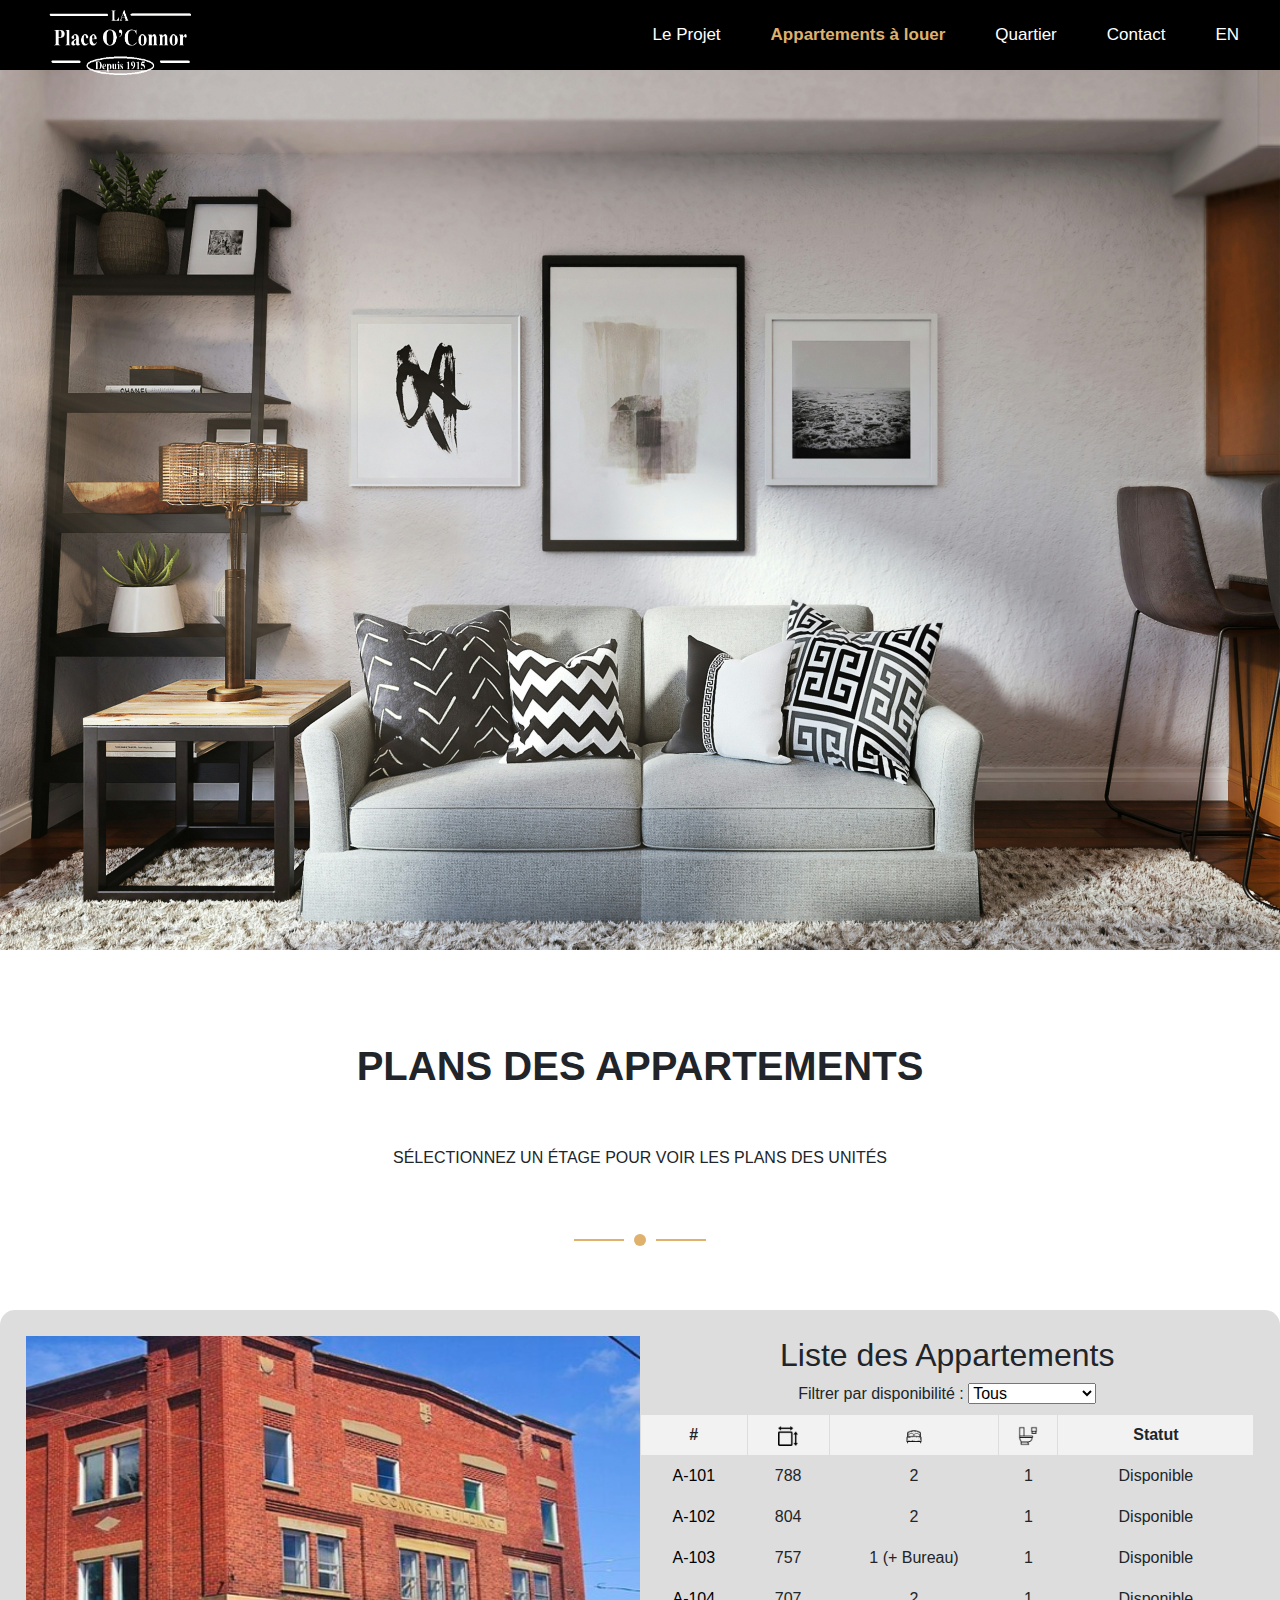
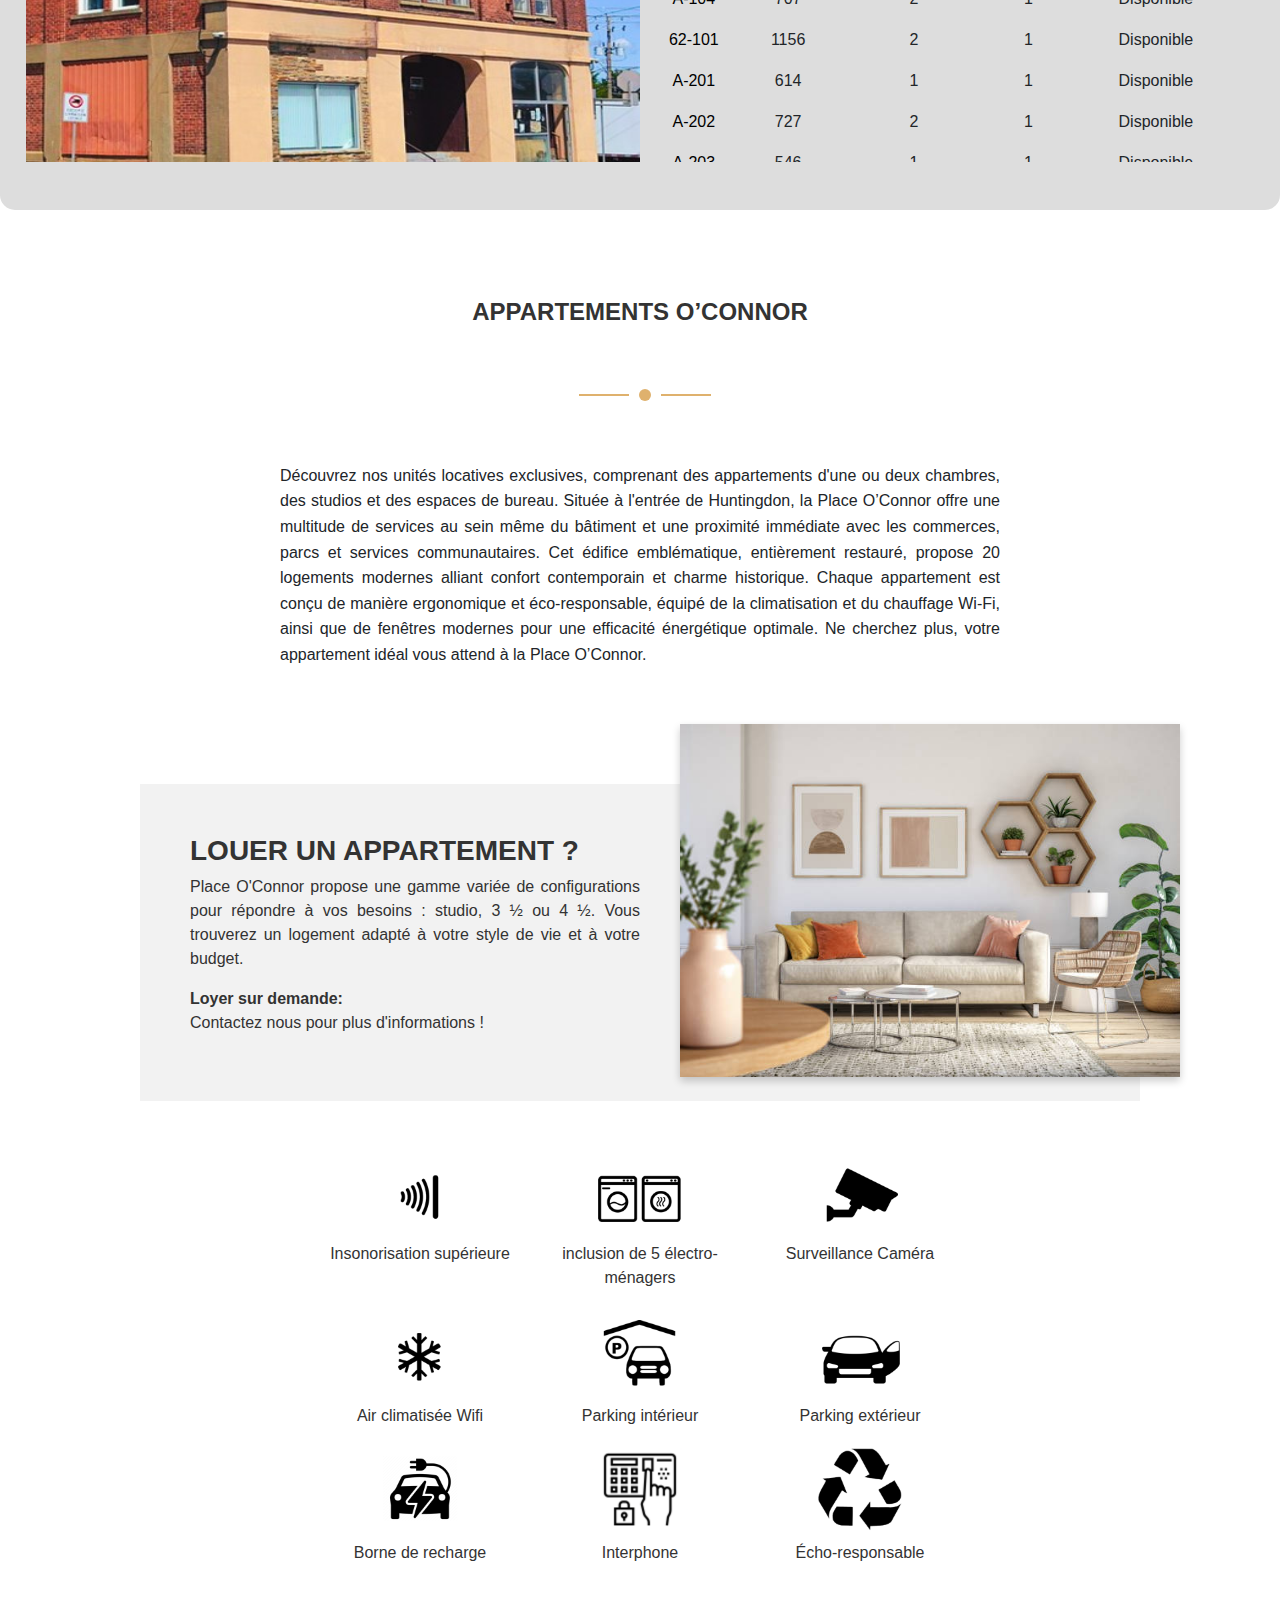
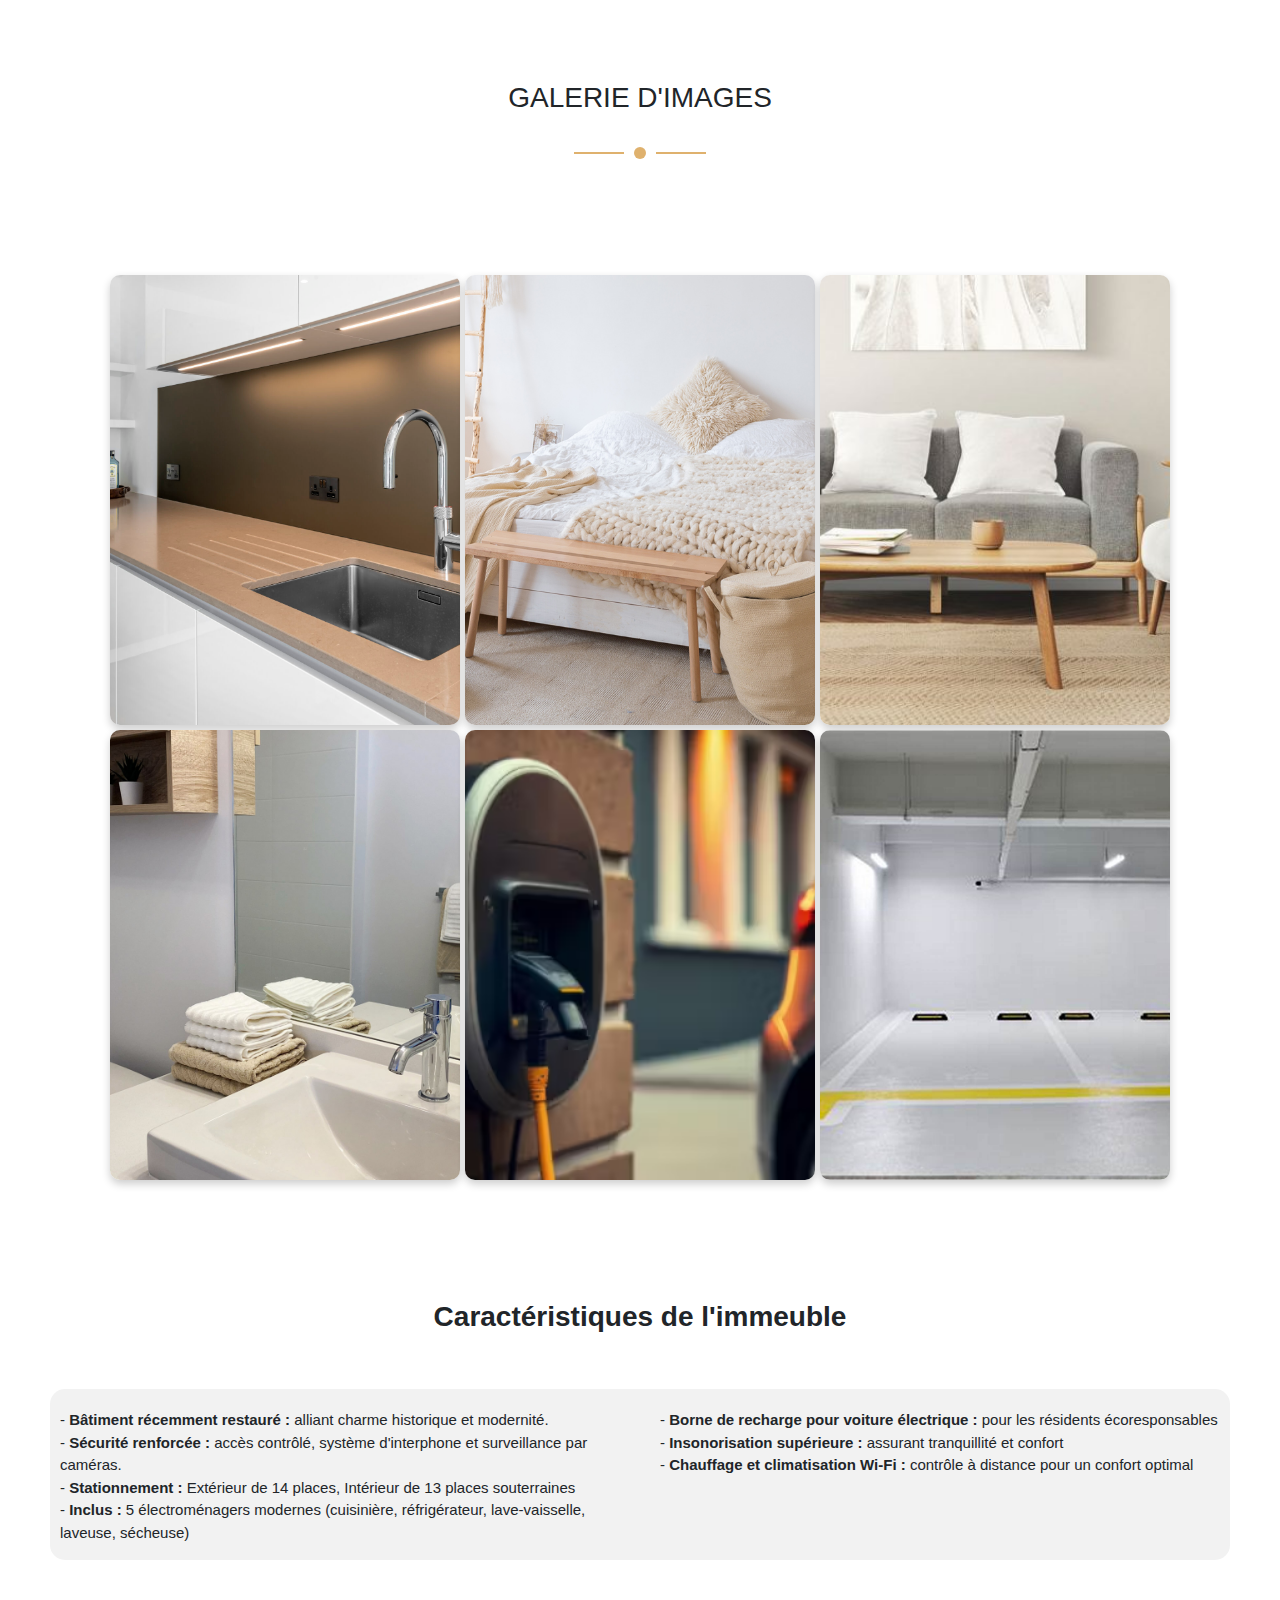
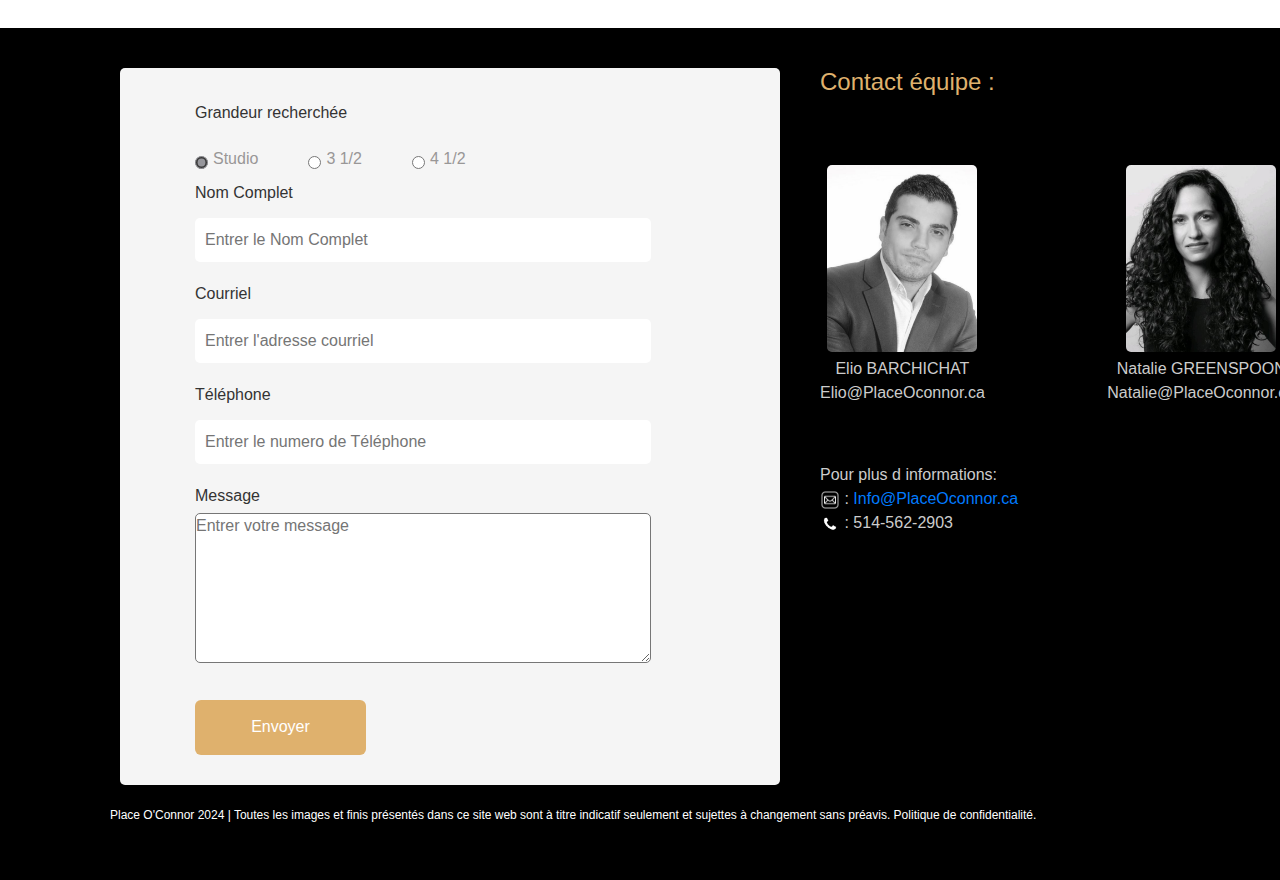
==== commit ef3e4e9c: "modification 4" ====
--- a/appt-alouer.html
+++ b/appt-alouer.html
@@ -16,7 +16,6 @@
             <!-- Ajout de l'id "navbar" pour cibler l'élément avec JavaScript -->
 
             <nav id="navbar" class="navbar">
-
                 <div>
                     <a href="index.html"><img src="image/lOGO.png" alt="Logo"></a>
                 </div>
@@ -40,7 +39,7 @@
             <div class="slide active">
                 <img src="image/maison1.jpg">
                 <div class="text">
-                    <h1>Place <strong>O'Connor </strong> </h1>
+                    <h1>Place O'Connor </h1>
                     <br> Decouvrez des appartements confortables à des prix imbattables <br><br> DISPONIBLE DÉS MAINTENANT
                     <br> <br> <a href="#contact">CONTACTEZ NOUS  </a><br>
 
@@ -68,8 +67,7 @@
             </div>
 
             <!-- Navigation Buttons -->
-            <div class="prev" onclick="moveSlide(-1)">&#10094;</div>
-            <div class="next" onclick="moveSlide(1)">&#10095;</div>
+          
         </div>
         <!--  image immeuble avec tableau -->
 
@@ -1342,15 +1340,16 @@
         <div class="conteneur">
             <div class="montexte">
                 <h3>
-                    LOUER UN APPARTEMENT NEUF ?
+                    <strong>LOUER UN APPARTEMENT ?</strong>
                 </h3>
                 <p>
-                    Place O'Connor propose une gamme variée de configurations<br> pour répondre à vos besoins : studio, 3 ½ ou 4 ½. <br>Vous trouverez un logement adapté à votre <br>style de vie et à votre budget.
+                    Place O'Connor propose une gamme variée de configurations pour répondre à vos besoins : studio, 3 ½ ou 4 ½.  Vous trouverez un logement adapté à votre style de vie et à votre budget.
                 </p>
                 <p>
                     <strong>Loyer sur demande:</strong> <br>Contactez nous pour plus d'informations !
                 </p>
             </div>
+           
             <img src="image/interieur2.jpg" alt="Image de l'appartement" class="image">
 
         </div>
@@ -1404,6 +1403,18 @@
                 <div class="icon-title">
                     Borne de
                     recharge
+                </div>
+            </div>
+            <div class="icon-box">
+                <img src="image/interphone1.png" alt="">
+                <div class="icon-title">
+                   Interphone
+                </div>
+            </div>
+            <div class="icon-box">
+                <img src="image/echoresponsable.png" alt="">
+                <div class="icon-title">
+                   Écho-responsable
                 </div>
             </div>
          
@@ -1535,18 +1546,20 @@
                     <div class="contacteznous">
                         <div class="imagecontact">
                             <img src="image/eli.jpg" alt="Titre de l'image" />
-                            <p>Elio <br> Elio@PlaceOconnor.ca </p>
+                            <p>Elio BARCHICHAT<br> Elio@PlaceOconnor.ca </p>
                         </div>
-
+    
                         <div class="imagecontact">
                             <img src="image/nathalie.jpg" alt="Titre de l'image" />
-                            <p class="image-title">Nathalie <br> Natalie@PlaceOconnor.ca </p>
+                            <p class="image-title">Natalie GREENSPOON <br> Natalie@PlaceOconnor.ca </p>
                         </div>
                     </div>
                     <br><br>
-                    <p>Pour plus d informations: <br> Info@PlaceOconnor.ca</p>
-
-
+                    <p>Pour plus d informations: <br> 
+                    <img src="image/mail.png" alt="Email" style="width: 20px; height: 20px;"> : <a href="mailto Info@PlaceOconnor.ca">  Info@PlaceOconnor.ca </a> <br>
+                    <img src="image/telephone.png" alt="Téléphone" style="width: 20px; height: 20px;">   : 514-562-2903   </p>
+    
+    
                 </div>
                 <p class="color">
                     Place O'Connor 2024 | Toutes les images et finis présentés dans ce site web sont à titre indicatif
@@ -1598,7 +1611,7 @@
         // Auto play slides every 5 seconds
         setInterval(() => {
             moveSlide(1);
-        }, 5000);
+        }, 10000);
         //filtre pour le tableau
         function filtrerDisponibilite() {
             const filtre = document.getElementById("filtreDisponibilite").value;
--- a/css/Alouer.css
+++ b/css/Alouer.css
@@ -201,6 +201,23 @@
             max-width: 500px; 
             
         }
+        .montexte2{
+            text-align: justify; /*mettre le text a gauche  */
+        word-spacing: normal;
+        hyphens: auto;
+        width: 100%; /* Largeur de l'élément prend 100% de la largeur de l'écran */
+        }
+        .montexte p{
+      text-align: justify; /*mettre le text a gauche  */
+        word-spacing: normal;
+        hyphens: auto;
+        width: 100%; /* Largeur de l'élément prend 100% de la largeur de l'écran */
+        }
+        .montexte h3{
+            font-size: 20px;
+        }
+
+
         }
         
     
@@ -451,23 +468,9 @@
 }
 /* Navigation Arrows */
 .carousel .prev, .carousel .next {
-    position: absolute;
-    top: 50%;
-    transform: translateY(-50%);
-    color: white;
-    font-size: 1rem;
-    padding: 10px;
-    cursor: pointer;
-    background-color: rgba(0, 0, 0, 0.5);
-    border:none;
-    outline:none;
-}
-.carousel .prev {
-    left: 10px;
-}
-.carousel .next {
-    right: 10px;
-}
+  
+}
+ 
 
 .text a{
     text-decoration: none;
@@ -860,7 +863,7 @@
     display: flex; /* Active Flexbox */
     justify-content: space-between; /* Espace entre les images */
 
-    gap: 10px; /* Espace entre les images */
+    gap: 35%; /* Espace entre les images */
     /* flex-wrap: wrap; Permet aux images de passer à la ligne sur les petits écrans */
     max-width: 100%; /* S'assure que le conteneur ne dépasse pas la largeur de l'écran */
 }
@@ -928,7 +931,9 @@
     text-align: justify;
     z-index: 2; /* Assure que le texte est en dessous de l'image */
 }
-
+.montexte p{
+    width: 50%;
+}
 
 /* Image avec superposition */
 .image {
@@ -1004,6 +1009,7 @@
     font-size: 16px;
     line-height: 1.6;
     margin-top: 20px;
+    text-align: justify;
    
 }
 
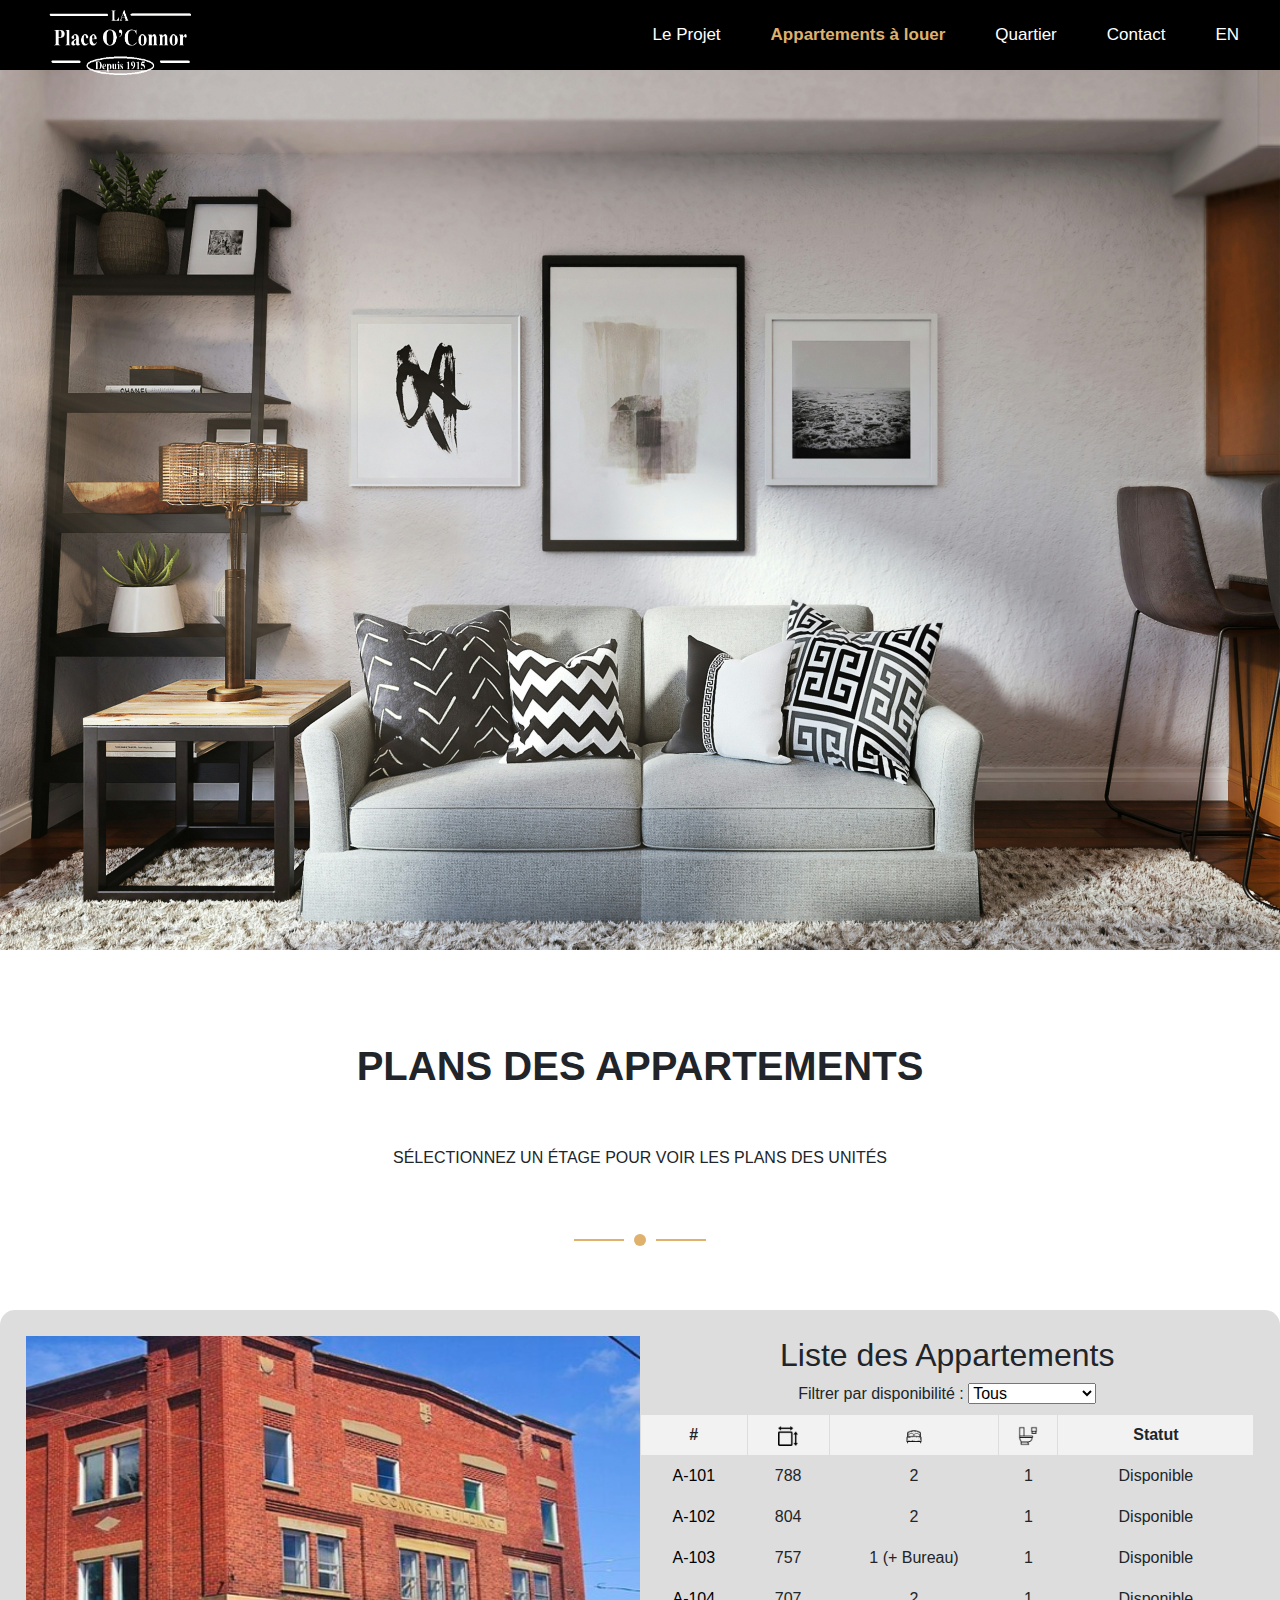
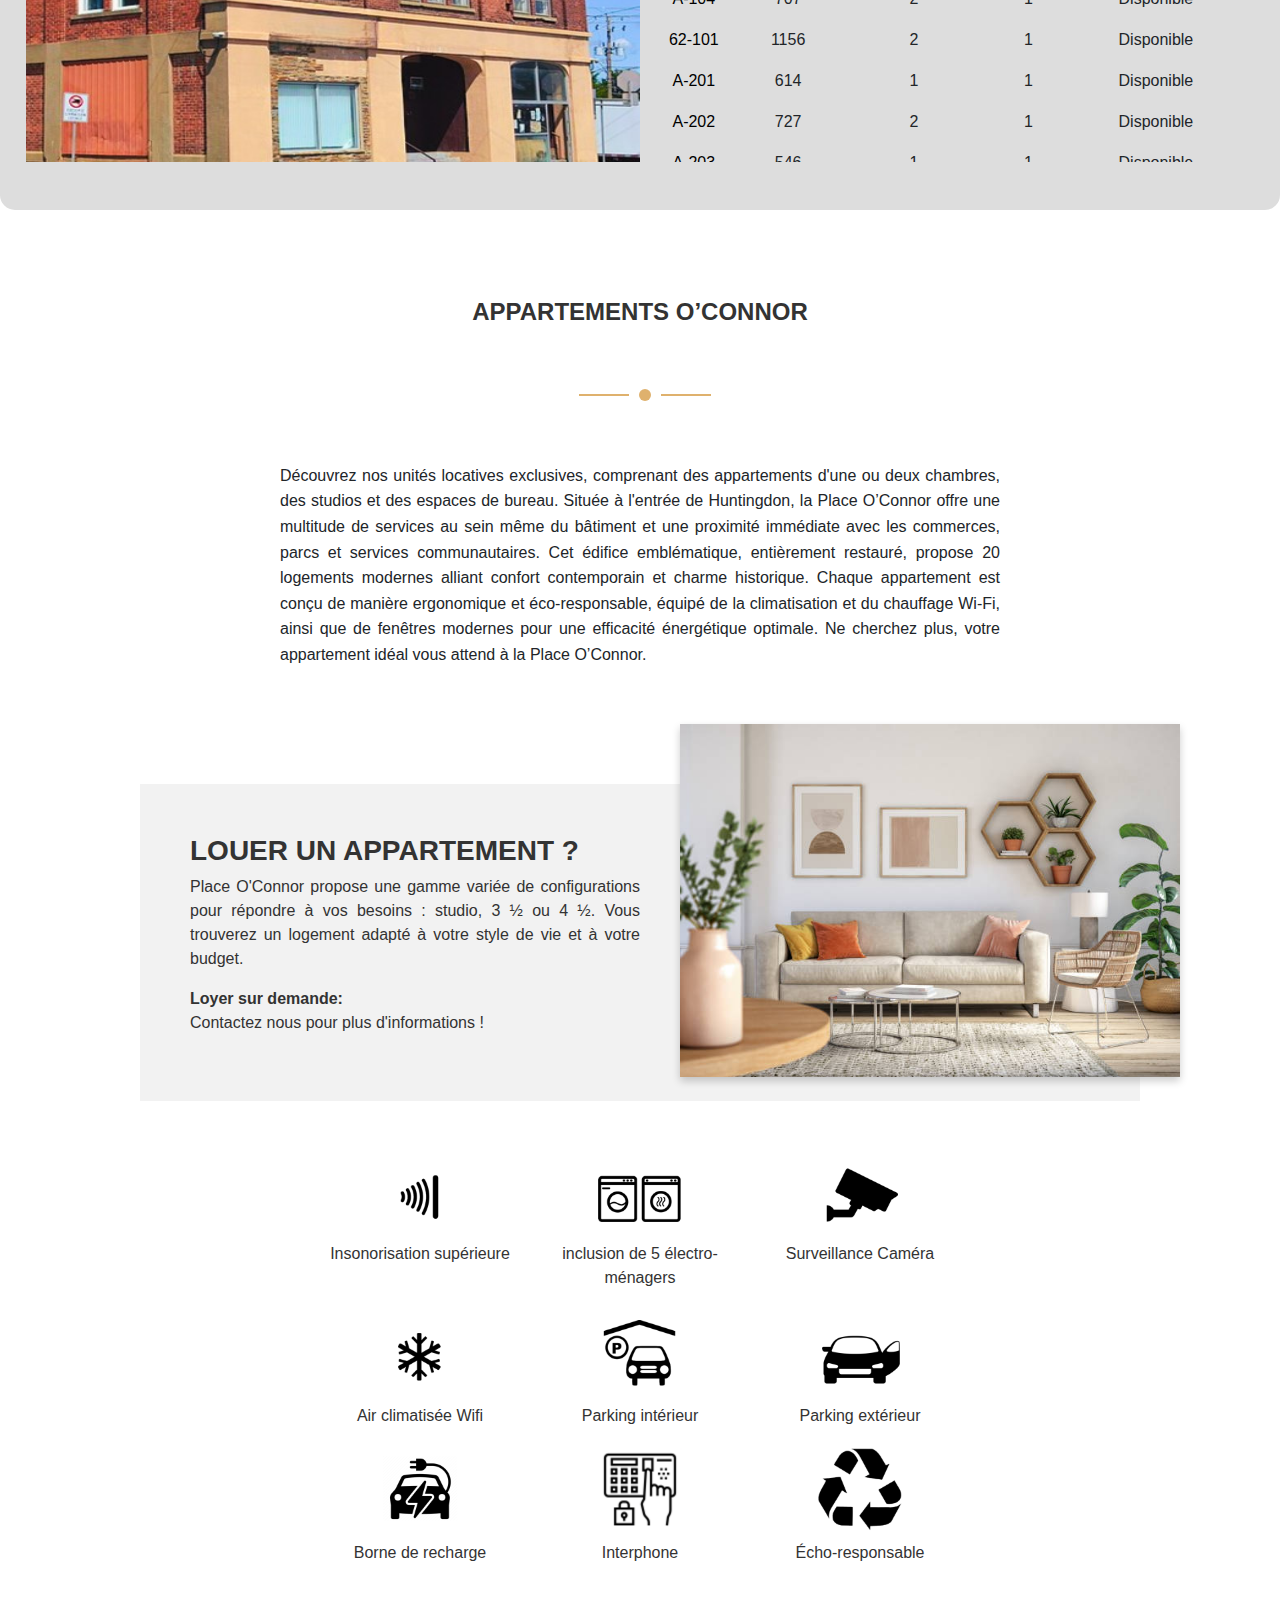
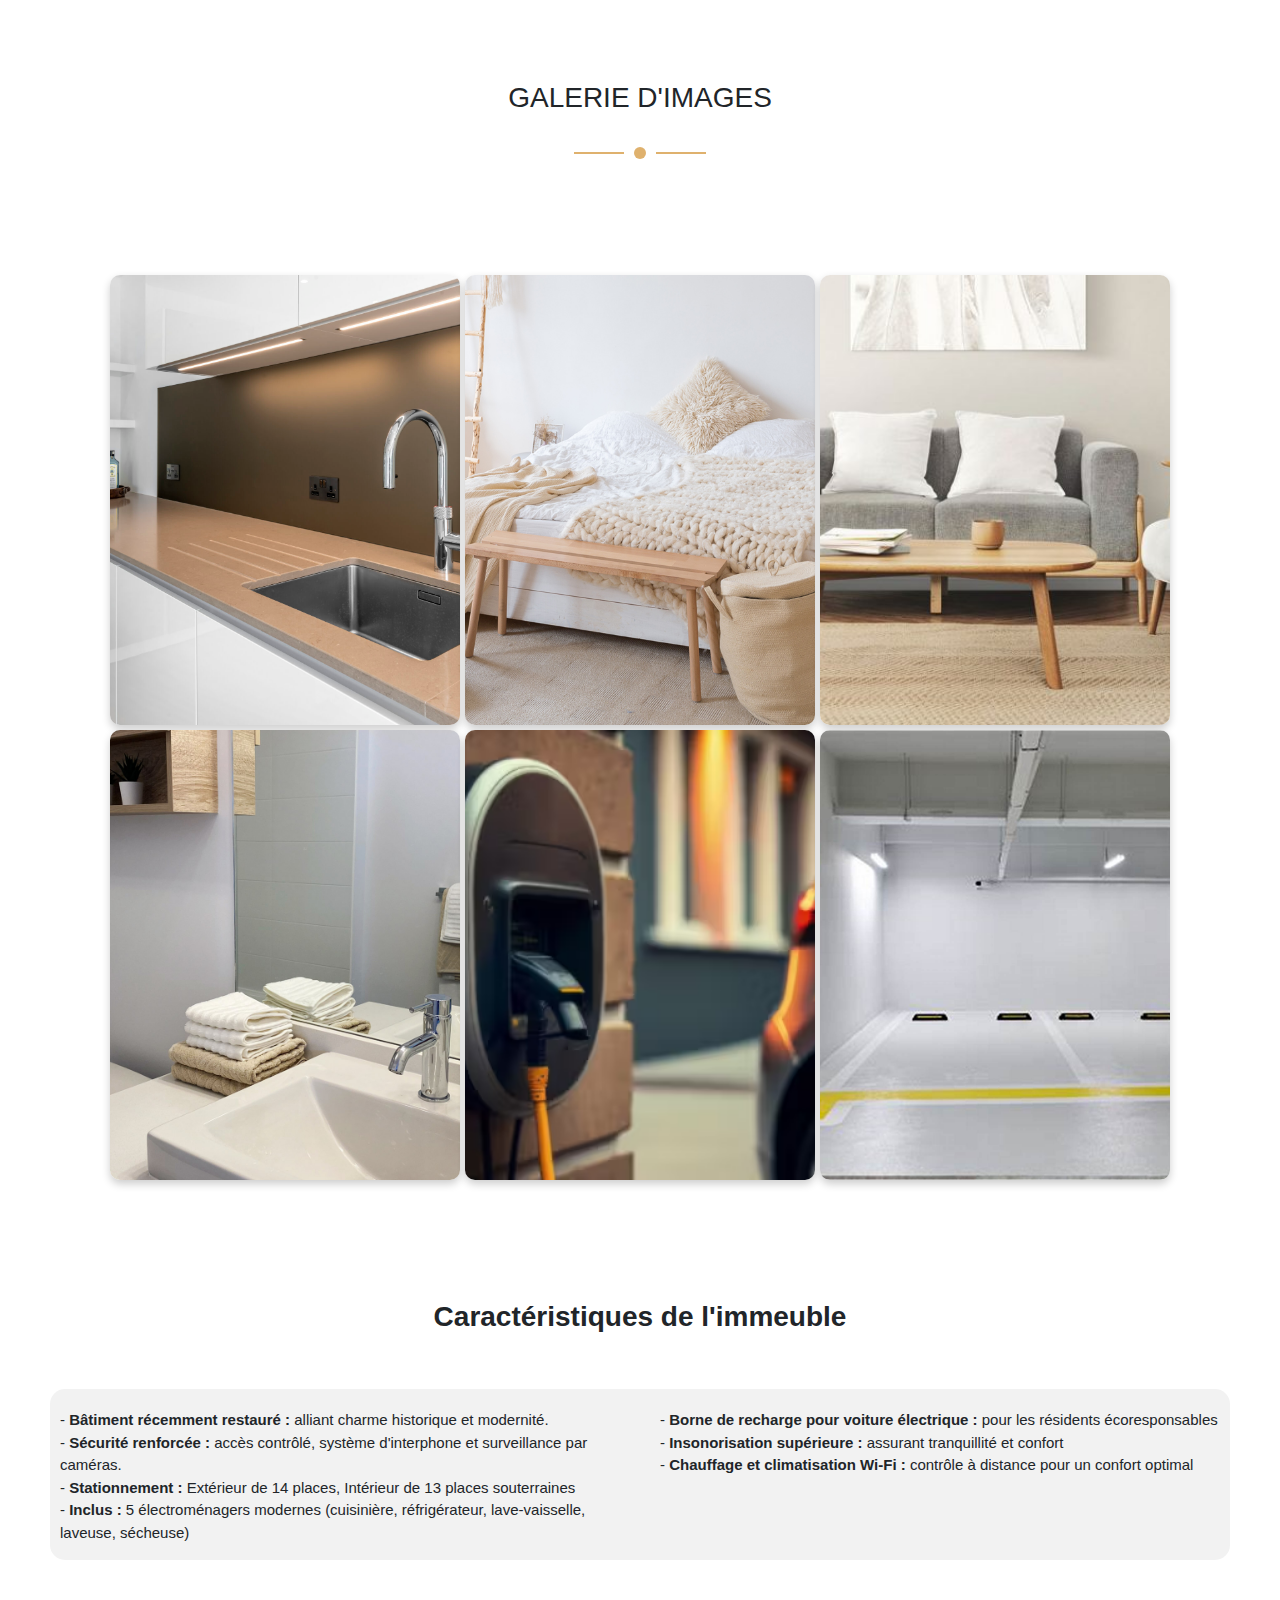
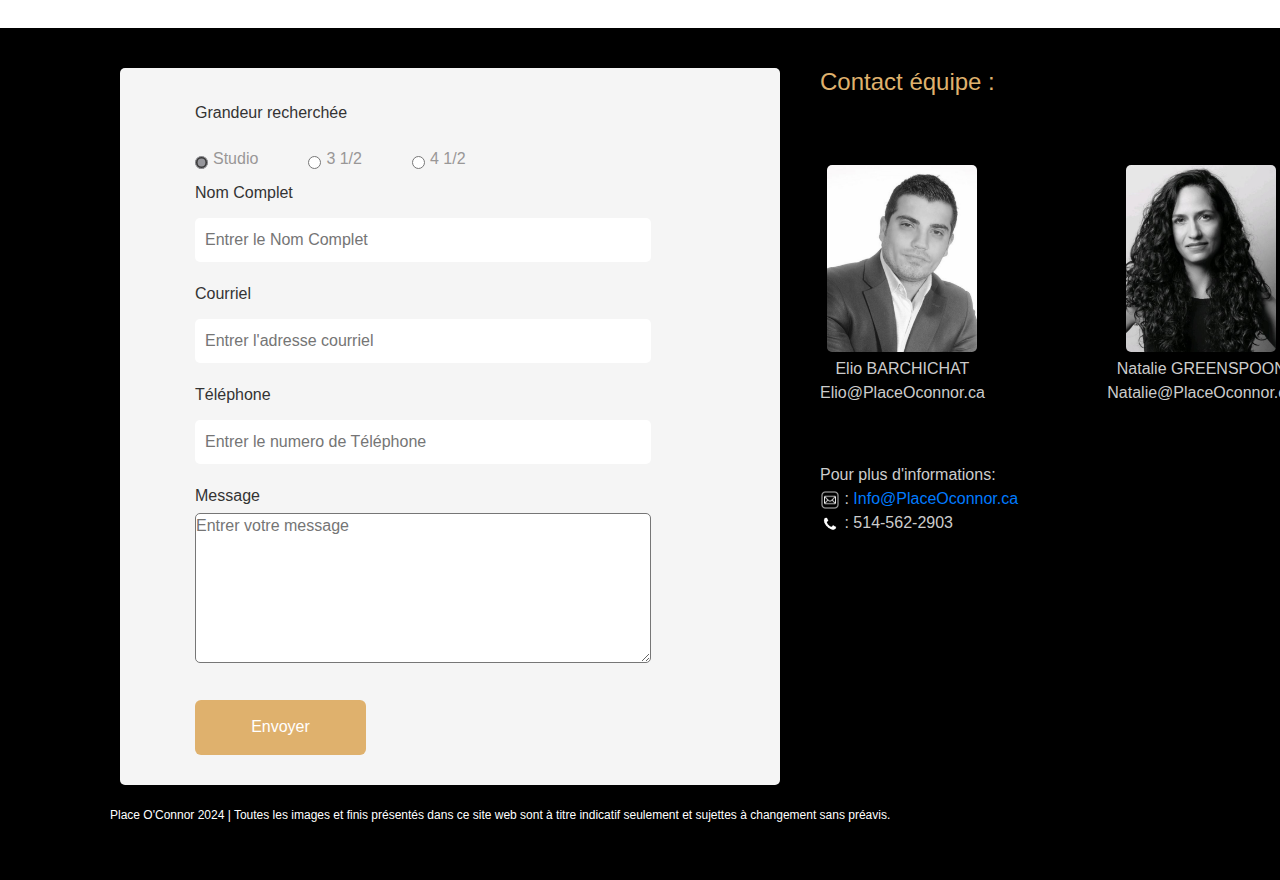
==== commit f7a6082c: "modification 6" ====
--- a/appt-alouer.html
+++ b/appt-alouer.html
@@ -26,7 +26,7 @@
                         <li class="active"><a href="appt-alouer.html">Appartements à louer</a></li>
                         <li><a href="Quartier.html">Quartier</a></li>
                         <li><a href="formulaire.html">Contact</a></li>
-                        <li><a href="#">EN</a></li>
+                        <li><a href="TheProject.html">EN</a></li>
                     </ul>
                 </div>
                 <img src="image/Menu2 (2).png" alt="menu hamburger" class="menu-hamburger">
@@ -1555,7 +1555,7 @@
                         </div>
                     </div>
                     <br><br>
-                    <p>Pour plus d informations: <br> 
+                    <p>Pour plus d'informations:  <br> 
                     <img src="image/mail.png" alt="Email" style="width: 20px; height: 20px;"> : <a href="mailto Info@PlaceOconnor.ca">  Info@PlaceOconnor.ca </a> <br>
                     <img src="image/telephone.png" alt="Téléphone" style="width: 20px; height: 20px;">   : 514-562-2903   </p>
     
@@ -1563,7 +1563,7 @@
                 </div>
                 <p class="color">
                     Place O'Connor 2024 | Toutes les images et finis présentés dans ce site web sont à titre indicatif
-                    seulement et sujettes à changement sans préavis. Politique de confidentialité.
+                    seulement et sujettes à changement sans préavis.  
                 </p>
             </div>
         </footer>
@@ -1611,7 +1611,7 @@
         // Auto play slides every 5 seconds
         setInterval(() => {
             moveSlide(1);
-        }, 10000);
+        }, 4000);
         //filtre pour le tableau
         function filtrerDisponibilite() {
             const filtre = document.getElementById("filtreDisponibilite").value;
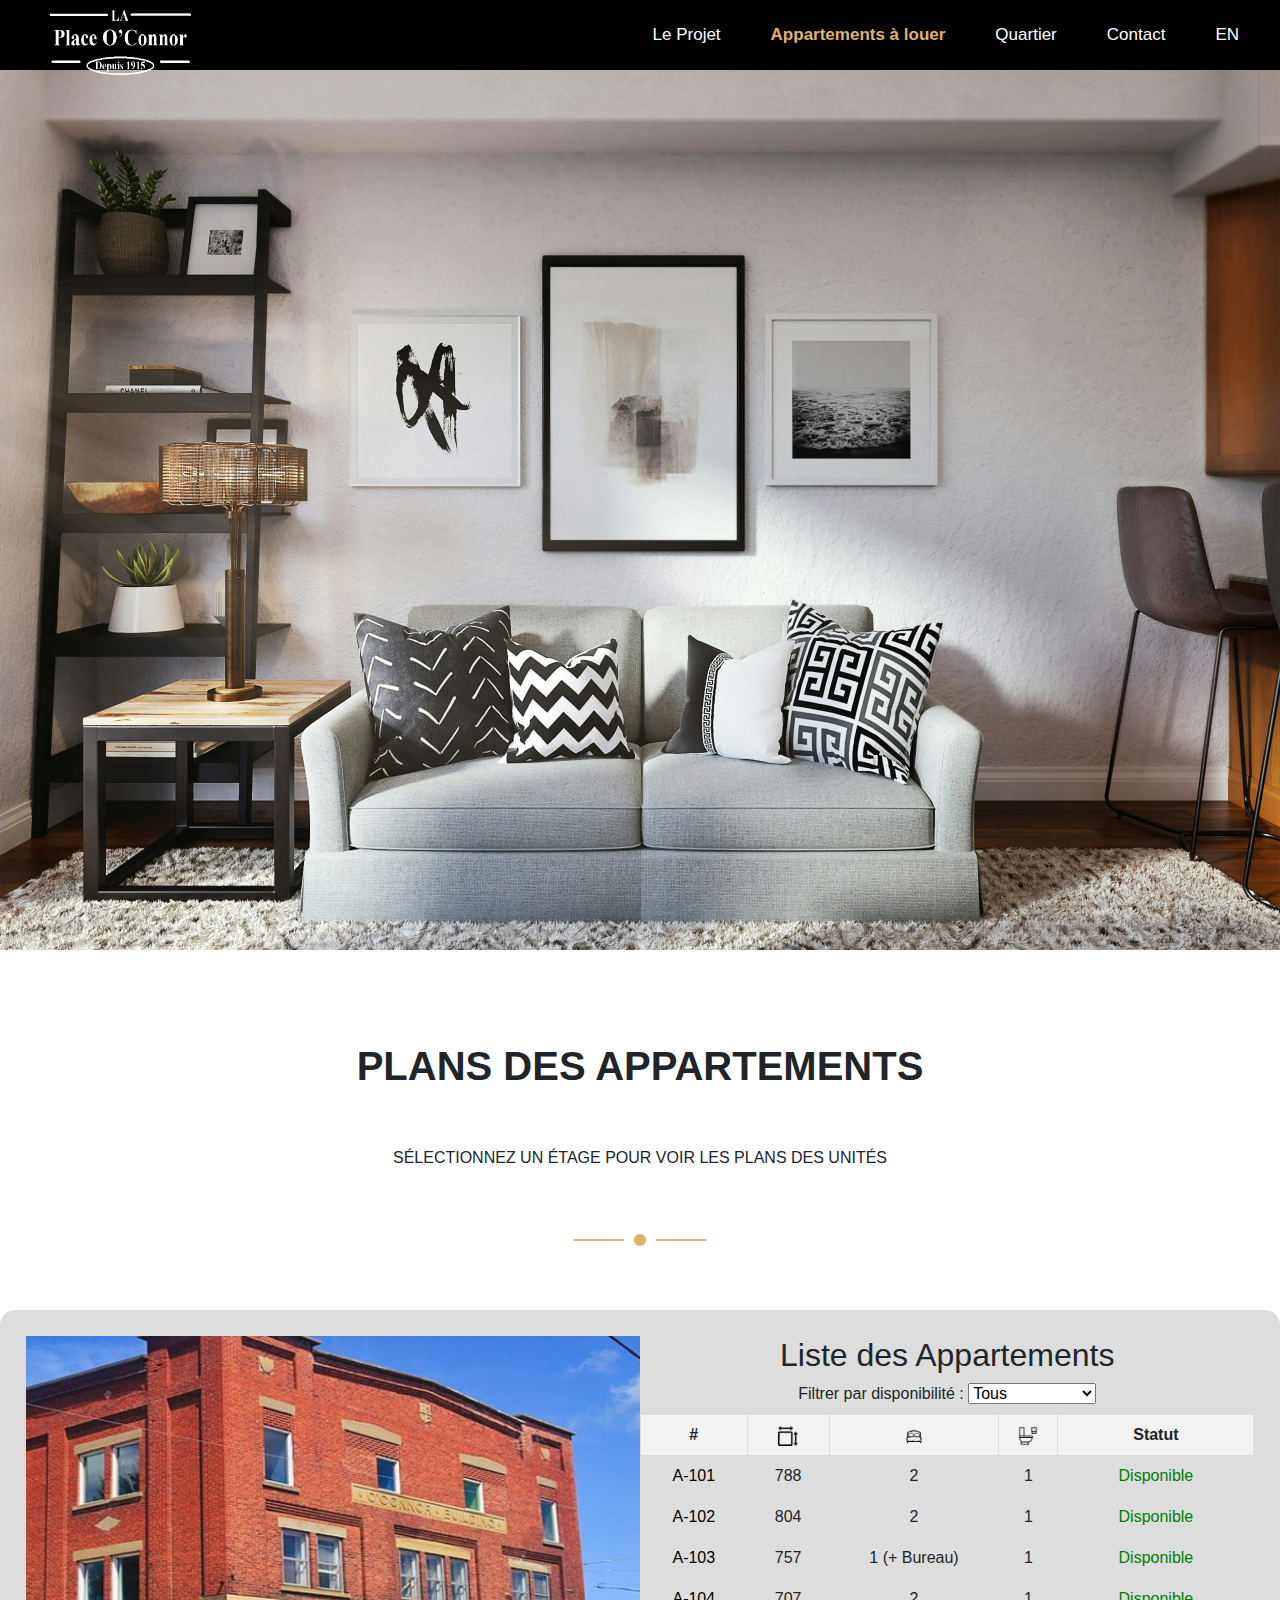
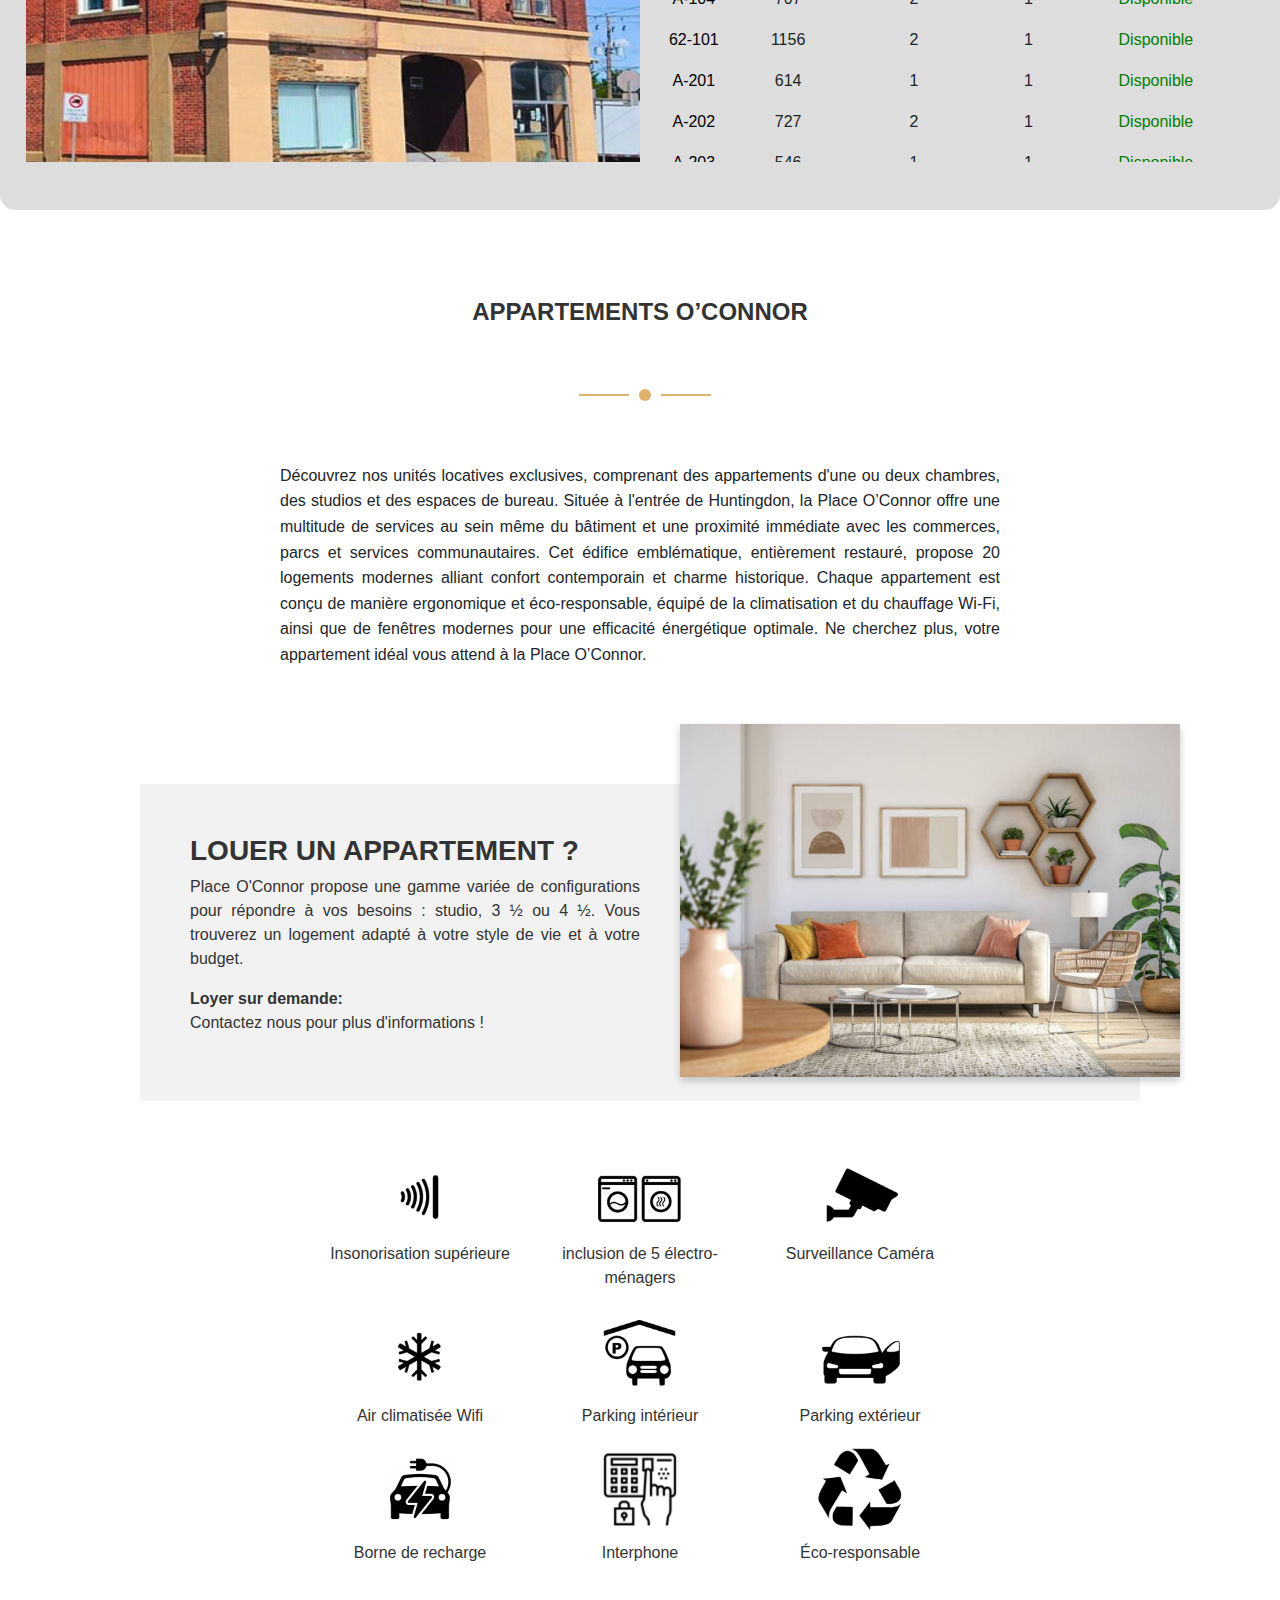
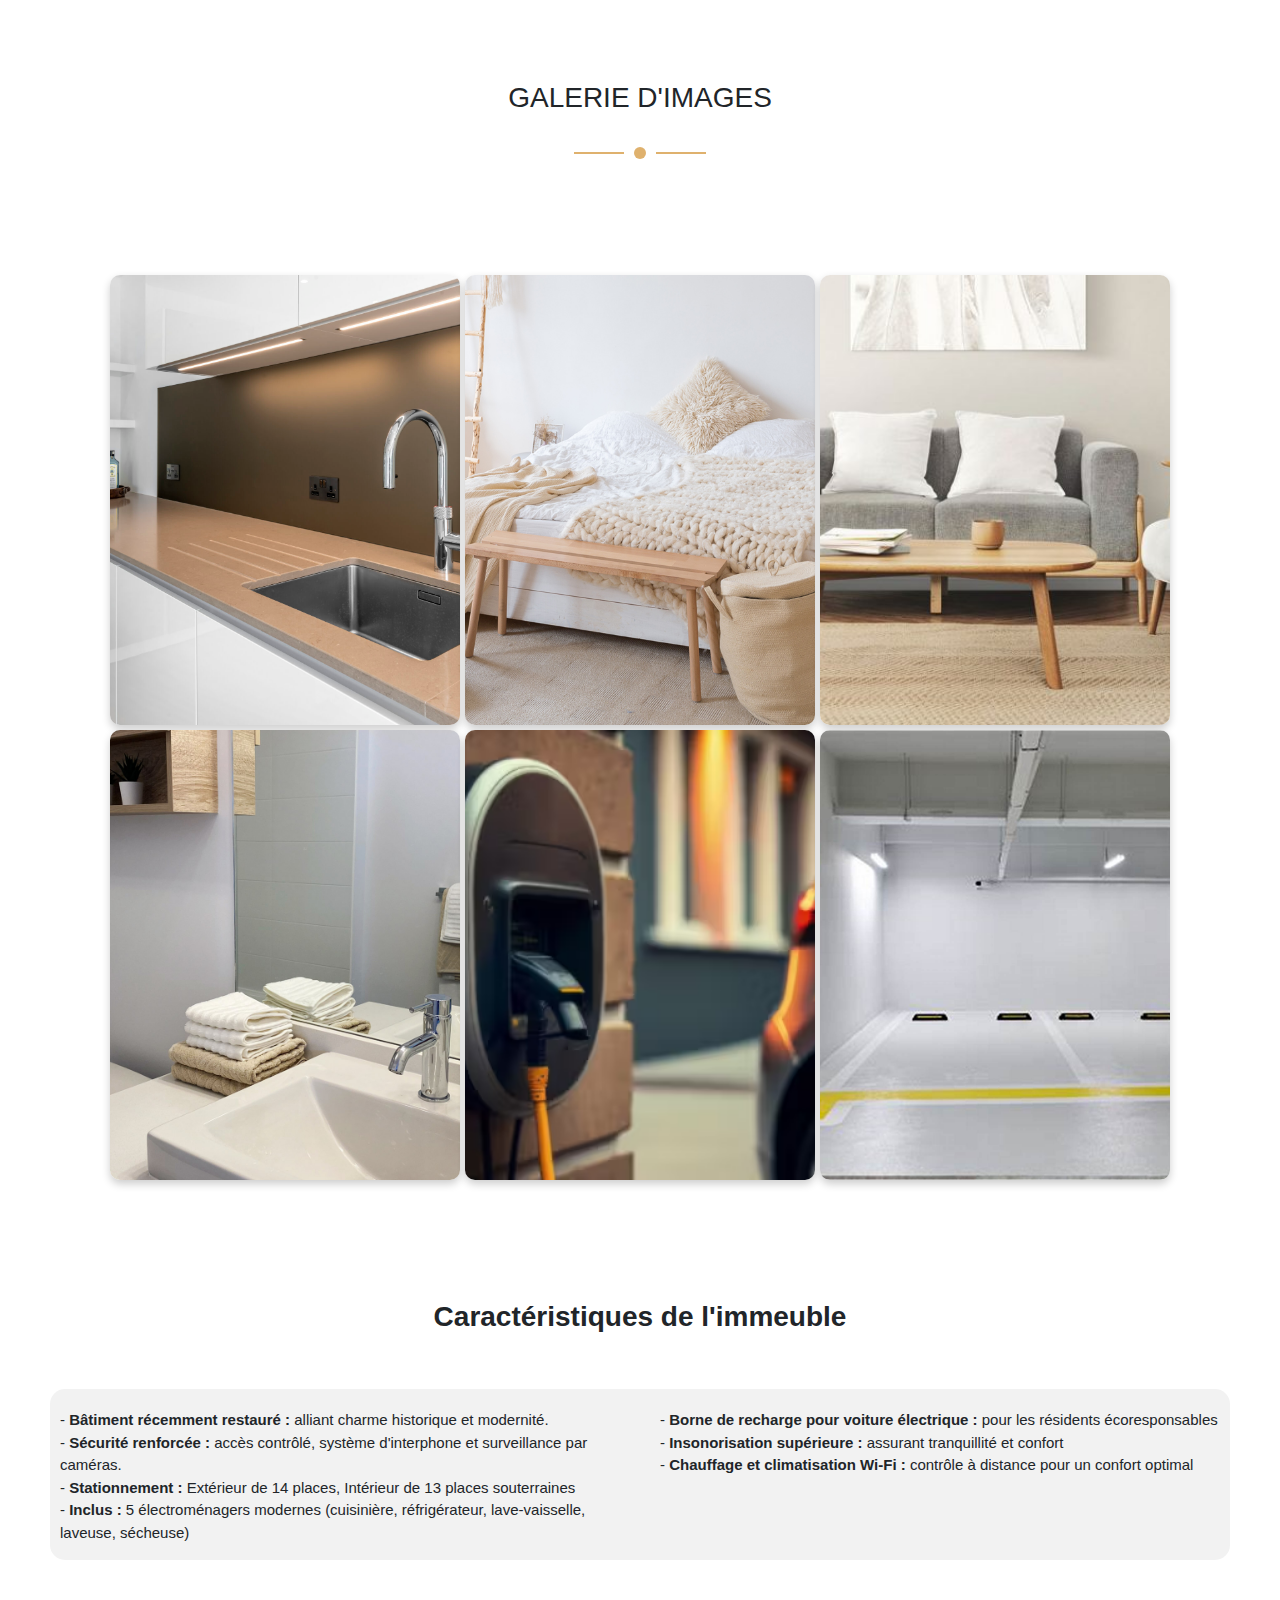
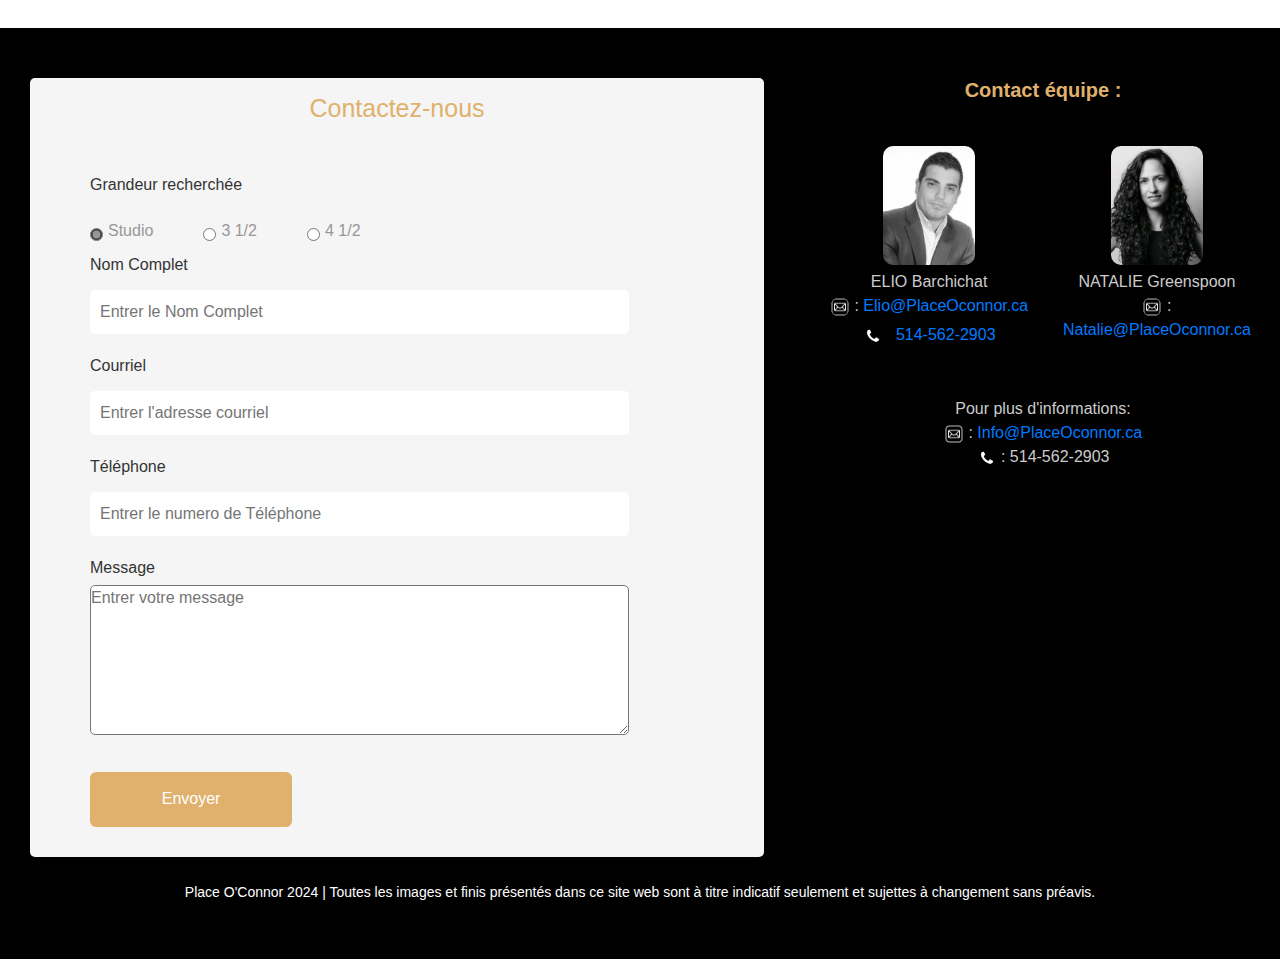
==== commit de663c03: "modification 7" ====
--- a/appt-alouer.html
+++ b/appt-alouer.html
@@ -26,7 +26,7 @@
                         <li class="active"><a href="appt-alouer.html">Appartements à louer</a></li>
                         <li><a href="Quartier.html">Quartier</a></li>
                         <li><a href="formulaire.html">Contact</a></li>
-                        <li><a href="TheProject.html">EN</a></li>
+                        <li><a href="Rent.html">EN</a></li>
                     </ul>
                 </div>
                 <img src="image/Menu2 (2).png" alt="menu hamburger" class="menu-hamburger">
@@ -116,7 +116,7 @@
                 <label for="filtreDisponibilite">Filtrer par disponibilité :</label>
                 <select id="filtreDisponibilite" onchange="filtrerDisponibilite()">
                     <option value="tous">Tous</option>
-                    <option value="Disponible">Disponible</option>
+                    <option class="style_disponible" value="Disponible">Disponible</option>
                     <option value="non-disponible">Non disponible</option>
                 </select>
 
@@ -137,7 +137,7 @@
                             <td>788</td>
                             <td>2</td>
                             <td>1</td>
-                            <td>Disponible</td>
+                            <td class="style_disponible">Disponible</td>
                         </tr>
 
                         <tr data-disponibilite="Disponible" class="Disponible">
@@ -145,7 +145,7 @@
                             <td>804</td>
                             <td>2</td>
                             <td>1</td>
-                            <td><Data></Data>Disponible</td>
+                            <td class="style_disponible">Disponible</td>
                         </tr>
 
                         <tr data-disponibilite="Disponible" class="Disponible">
@@ -153,7 +153,7 @@
                             <td>757</td>
                             <td>1 (+ Bureau)</td>
                             <td>1</td>
-                            <td>Disponible</td>
+                            <td class="style_disponible">Disponible</td>
                         </tr>
 
                         <tr data-disponibilite="Disponible" class="Disponible">
@@ -161,7 +161,7 @@
                             <td>707</td>
                             <td>2</td>
                             <td>1</td>
-                            <td>Disponible</td>
+                            <td class="style_disponible" >Disponible</td>
                         </tr>
 
                         <tr data-disponibilite="Disponible" class="Disponible">
@@ -169,14 +169,14 @@
                             <td>1156</td>
                             <td>2</td>
                             <td>1</td>
-                            <td>Disponible</td>
+                            <td class="style_disponible">Disponible</td>
                         </tr>
                         <tr data-disponibilite="Disponible" class="Disponible">
                             <td> <a href="#plan6" onclick="afficherPlan('plan6')">A-201</a></td>
                             <td>614</td>
                             <td>1 </td>
                             <td>1</td>
-                            <td>Disponible</td>
+                            <td class="style_disponible">Disponible</td>
                         </tr>
 
                         <tr data-disponibilite="Disponible" class="Disponible">
@@ -184,49 +184,49 @@
                             <td>727</td>
                             <td>2 </td>
                             <td>1</td>
-                            <td>Disponible</td>
+                            <td class="style_disponible">Disponible</td>
                         </tr>
                         <tr data-disponibilite="Disponible" class="Disponible">
                             <td> <a href="#plan8" onclick="afficherPlan('plan8')">A-203</a></td>
                             <td>546</td>
                             <td>1 </td>
                             <td>1</td>
-                            <td>Disponible</td>
+                            <td class="style_disponible">Disponible</td>
                         </tr>
                         <tr data-disponibilite="Disponible" class="Disponible">
                             <td> <a href="#plan9" onclick="afficherPlan('plan9')">A-204</a></td>
                             <td>394</td>
                             <td>Studio </td>
                             <td>1</td>
-                            <td>Disponible</td>
+                            <td class="style_disponible">Disponible</td>
                         </tr>
                         <tr data-disponibilite="Disponible" class="Disponible">
                             <td><a href="#plan10" onclick="afficherPlan('plan10')">A-205</a> </td>
                             <td>555</td>
                             <td>2 </td>
                             <td>1</td>
-                            <td>Disponible</td>
+                            <td class="style_disponible">Disponible</td>
                         </tr>
                         <tr data-disponibilite="Disponible" class="Disponible">
                             <td><a href="#plan11" onclick="afficherPlan('plan11')">A-206</a> </td>
                             <td>427</td>
                             <td>1 </td>
                             <td>1</td>
-                            <td>Disponible</td>
+                            <td class="style_disponible">Disponible</td>
                         </tr>
                         <tr data-disponibilite="Disponible" class="Disponible">
                             <td> <a href="#plan12" onclick="afficherPlan('plan12')">62-201</a></td>
                             <td>788</td>
                             <td>2 </td>
                             <td>1</td>
-                            <td>Disponible</td>
+                            <td class="style_disponible">Disponible</td>
                         </tr>
                         <tr data-disponibilite="Disponible" class="Disponible">
                             <td> <a href="#plan13" onclick="afficherPlan('plan13')">62-202</a></td>
                             <td>838</td>
                             <td>2 </td>
                             <td>1</td>
-                            <td>Disponible</td>
+                            <td class="style_disponible">Disponible</td>
 
                         </tr>
                         <tr data-disponibilite="Disponible" class="Disponible">
@@ -234,49 +234,49 @@
                             <td>639</td>
                             <td>1 </td>
                             <td>1</td>
-                            <td>Disponible</td>
+                            <td class="style_disponible">Disponible</td>
                         </tr>
                         <tr data-disponibilite="Disponible" class="Disponible">
                             <td><a href="#plan15" onclick="afficherPlan('plan15')">A-302</a> </td>
                             <td> 816</td>
                             <td>2 </td>
                             <td>1</td>
-                            <td>Disponible</td>
+                            <td class="style_disponible">Disponible</td>
                         </tr>
                         <tr data-disponibilite="Disponible" class="Disponible">
                             <td><a href="#plan16" onclick="afficherPlan('plan16')">A-303</a></td>
                             <td>625</td>
                             <td>1 </td>
                             <td>1</td>
-                            <td>Disponible</td>
+                            <td class="style_disponible">Disponible</td>
                         </tr>
                         <tr data-disponibilite="Disponible" class="Disponible">
                             <td> <a href="#plan17" onclick="afficherPlan('plan17')">A-304</a></td>
                             <td>617</td>
                             <td>2 </td>
                             <td>1</td>
-                            <td>Disponible</td>
+                            <td class="style_disponible">Disponible</td>
                         </tr>
                         <tr data-disponibilite="Disponible" class="Disponible">
                             <td> <a href="#plan18" onclick="afficherPlan('plan18')">A-305</a></td>
                             <td>667</td>
                             <td>2 </td>
                             <td>1</td>
-                            <td>Disponible</td>
+                            <td class="style_disponible">Disponible</td>
                         </tr>
                         <tr data-disponibilite="Disponible" class="Disponible">
                             <td> <a href="#plan19" onclick="afficherPlan('plan19')">62-301</a></td>
                             <td>720</td>
                             <td>2 </td>
                             <td>1</td>
-                            <td>Disponible</td>
+                            <td class="style_disponible">Disponible</td>
                         </tr>
                         <tr data-disponibilite="Disponible" class="Disponible">
                             <td><a href="#plan20" onclick="afficherPlan('plan20')">62-302</a></td>
                             <td>748</td>
                             <td>2 </td>
                             <td>1</td>
-                            <td>Disponible</td>
+                            <td class="style_disponible">Disponible</td>
                         </tr>
 
                         <tr data-disponibilite="non-disponible" class="non-disponible">
@@ -300,7 +300,7 @@
                     <label for="filtreDisponibilite1">Filtrer par disponibilité :</label>
                     <select id="filtreDisponibilite1" onchange="filtrerDisponibilite1()">
                         <option value="tous1">Tous</option>
-                        <option value="Disponible1">Disponible</option>
+                        <option class="style_disponible" value="Disponible1">Disponible</option>
                         <option value="non-disponible1">Non disponible</option>
                     </select>
 
@@ -321,7 +321,7 @@
                                 <td>788</td>
                                 <td>2</td>
                                 <td>1</td>
-                                <td>Disponible</td>
+                                <td class="style_disponible">Disponible</td>
                             </tr>
 
                             <tr data-disponibilite1="Disponible1" class="Disponible1">
@@ -329,7 +329,7 @@
                                 <td>804</td>
                                 <td>2</td>
                                 <td>1</td>
-                                <td><Data></Data>Disponible1</td>
+                                <td class="style_disponible">Disponible</td>
                             </tr>
 
                             <tr data-disponibilite1="Disponible1" class="Disponible1">
@@ -337,7 +337,7 @@
                                 <td>757</td>
                                 <td>1 (+ Bureau)</td>
                                 <td>1</td>
-                                <td>Disponible</td>
+                                <td class="style_disponible">Disponible</td>
                             </tr>
 
                             <tr data-disponibilite1="Disponible1" class="Disponible1">
@@ -345,7 +345,7 @@
                                 <td>707</td>
                                 <td>2</td>
                                 <td>1</td>
-                                <td>Disponible</td>
+                                <td class="style_disponible">Disponible</td>
                             </tr>
 
                             <tr data-disponibilite1="Disponible1" class="Disponible1">
@@ -353,7 +353,7 @@
                                 <td>1156</td>
                                 <td>2</td>
                                 <td>1</td>
-                                <td>Disponible</td>
+                                <td class="style_disponible">Disponible</td>
                             </tr>
 
                             <tr data-disponibilite1="non-disponible1" class="non-disponible1">
@@ -377,7 +377,7 @@
                     <label for="filtreDisponibilite2">Filtrer par disponibilité :</label>
                     <select id="filtreDisponibilite2" onchange="filtrerDisponibilite2()">
                         <option value="tous2">Tous</option>
-                        <option value="Disponible2">Disponible</option>
+                        <option class="style_disponible" value="Disponible2">Disponible</option>
                         <option value="non-disponible2">Non disponible</option>
                     </select>
 
@@ -400,7 +400,7 @@
                                 <td>614</td>
                                 <td>1 </td>
                                 <td>1</td>
-                                <td>Disponible</td>
+                                <td class="style_disponible">Disponible</td>
                             </tr>
 
                             <tr data-disponibilite2="Disponible2" class="Disponible2">
@@ -408,49 +408,49 @@
                                 <td>727</td>
                                 <td>2 </td>
                                 <td>1</td>
-                                <td>Disponible</td>
+                                <td class="style_disponible">Disponible</td>
                             </tr>
                             <tr data-disponibilite2="Disponible2" class="Disponible2">
                                 <td> <a href="#plan8" onclick="afficherPlan('plan8')">A-203</a></td>
                                 <td>546</td>
                                 <td>1 </td>
                                 <td>1</td>
-                                <td>Disponible</td>
+                                <td class="style_disponible">Disponible</td>
                             </tr>
                             <tr data-disponibilite2="Disponible2" class="Disponible2">
                                 <td> <a href="#plan9" onclick="afficherPlan('plan9')">A-204</a></td>
                                 <td>394</td>
                                 <td>Studio </td>
                                 <td>1</td>
-                                <td>Disponible</td>
+                                <td class="style_disponible">Disponible</td>
                             </tr>
                             <tr data-disponibilite2="Disponible2" class="Disponible2">
                                 <td><a href="#plan10" onclick="afficherPlan('plan10')">A-205</a> </td>
                                 <td>555</td>
                                 <td>2 </td>
                                 <td>1</td>
-                                <td>Disponible</td>
+                                <td class="style_disponible">Disponible</td>
                             </tr>
                             <tr data-disponibilite2="Disponible2" class="Disponible2">
                                 <td><a href="#plan11" onclick="afficherPlan('plan11')">A-206</a> </td>
                                 <td>427</td>
                                 <td>1 </td>
                                 <td>1</td>
-                                <td>Disponible</td>
+                                <td class="style_disponible">Disponible</td>
                             </tr>
                             <tr data-disponibilite2="Disponible2" class="Disponible2">
                                 <td> <a href="#plan12" onclick="afficherPlan('plan12')">62-201</a></td>
                                 <td>788</td>
                                 <td>2 </td>
                                 <td>1</td>
-                                <td>Disponible</td>
+                                <td class="style_disponible">Disponible</td>
                             </tr>
                             <tr data-disponibilite2="Disponible2" class="Disponible2">
                                 <td> <a href="#plan13" onclick="afficherPlan('plan13')">62-202</a></td>
                                 <td>838</td>
                                 <td>2 </td>
                                 <td>1</td>
-                                <td>Disponible</td>
+                                <td class="style_disponible">Disponible</td>
 
 
                             <tr data-disponibilite2="non-disponible2" class="non-disponible2">
@@ -473,7 +473,7 @@
                     <label for="filtreDisponibilite3">Filtrer par disponibilité :</label>
                     <select id="filtreDisponibilite3" onchange="filtrerDisponibilite3()">
                         <option value="tous3">Tous</option>
-                        <option value="Disponible3">Disponible</option>
+                        <option class="style_disponible" value="Disponible3">Disponible</option>
                         <option value="non-disponible3">Non disponible</option>
                     </select>
 
@@ -495,49 +495,49 @@
                                 <td>639</td>
                                 <td>1 </td>
                                 <td>1</td>
-                                <td>Disponible</td>
+                                <td class="style_disponible">Disponible</td>
                             </tr>
                             <tr data-disponibilite3="Disponible3" class="Disponible3">
                                 <td><a href="#plan15" onclick="afficherPlan('plan15')">A-302</a> </td>
                                 <td> 816</td>
                                 <td>2 </td>
                                 <td>1</td>
-                                <td>Disponible</td>
+                                <td class="style_disponible">Disponible</td>
                             </tr>
                             <tr data-disponibilite3="Disponible3" class="Disponible3">
                                 <td><a href="#plan16" onclick="afficherPlan('plan16')">A-303</a></td>
                                 <td>625</td>
                                 <td>1 </td>
                                 <td>1</td>
-                                <td>Disponible</td>
+                                <td class="style_disponible">Disponible</td>
                             </tr>
                             <tr data-disponibilite3="Disponible3" class="Disponible3">
                                 <td> <a href="#plan17" onclick="afficherPlan('plan17')">A-304</a></td>
                                 <td>617</td>
                                 <td>2 </td>
                                 <td>1</td>
-                                <td>Disponible</td>
+                                <td class="style_disponible">Disponible</td>
                             </tr>
                             <tr data-disponibilite3="Disponible3" class="Disponible3">
                                 <td> <a href="#plan18" onclick="afficherPlan('plan18')">A-305</a></td>
                                 <td>667</td>
                                 <td>2 </td>
                                 <td>1</td>
-                                <td>Disponible</td>
+                                <td class="style_disponible">Disponible</td>
                             </tr>
                             <tr data-disponibilite3="Disponible3" class="Disponible3">
                                 <td> <a href="#plan19" onclick="afficherPlan('plan19')">62-301</a></td>
                                 <td>720</td>
                                 <td>2 </td>
                                 <td>1</td>
-                                <td>Disponible</td>
+                                <td class="style_disponible">Disponible</td>
                             </tr>
                             <tr data-disponibilite3="Disponible3" class="Disponible3">
                                 <td><a href="#plan20" onclick="afficherPlan('plan20')">62-302</a></td>
                                 <td>748</td>
                                 <td>2 </td>
                                 <td>1</td>
-                                <td>Disponible</td>
+                                <td class="style_disponible">Disponible</td>
                             </tr>
 
                             <tr data-disponibilite3="non-disponible3" class="non-disponible3">
@@ -1414,7 +1414,7 @@
             <div class="icon-box">
                 <img src="image/echoresponsable.png" alt="">
                 <div class="icon-title">
-                   Écho-responsable
+                   Éco-responsable
                 </div>
             </div>
          
@@ -1488,12 +1488,13 @@
 
 
 
-        <footer class="footer" id="contact">
+        <footer class="footer">
             <div class="container2">
                 <!-- Formulaire à gauche -->
                 <div class="formulaire">
-
-                    <form action="#" class="form">
+                    <h1>Contactez-nous</h1><br> 
+                    <form action="https://formsubmit.co/Info@PlaceOconnor.ca" method="POST" class="form">
+                        <input type="hidden" name="_cc" value="Elio@PlaceOconnor.ca,Natalie@PlaceOconnor.ca">
                         <div class="gender-box">
                             <h3>Grandeur recherchée</h3><br>
                             <div class="gender-option">
@@ -1509,65 +1510,69 @@
                                     <input type="radio" id="check-female" name="gender" />
                                     <label for="check-female">4 1/2</label>
                                 </div>
-
+    
                             </div>
                         </div>
                         <div class="input-box">
                             <label for="">Nom Complet</label>
-                            <input type="text" placeholder="Entrer le Nom Complet" required />
+                            <input type="text" name="name" placeholder="Entrer le Nom Complet" required />
                         </div>
-
+    
                         <div class="input-box">
                             <label for="">Courriel</label>
-                            <input type="text" placeholder="Entrer l'adresse courriel" required />
+                            <input type="text" name="email" placeholder="Entrer l'adresse courriel" required />
                         </div>
-
+    
                         <div class="input-box">
                             <div class="input-box">
                                 <label for="">Téléphone</label>
-                                <input type="number" placeholder="Entrer le numero de Téléphone" required>
+                                <input type="number" name="phone" placeholder="Entrer le numero de Téléphone" required>
                             </div>
                         </div>
-
-
+    
+    
                         <div class="input-box adress">
-
+    
                             <label for="">Message</label>
-                            <textarea id="labelmessage" placeholder="Entrer votre message" required></textarea>
+                            <textarea id="labelmessage" name="message" placeholder="Entrer votre message" required></textarea>
                         </div>
-
+    
                         <button type="submit">Envoyer</button>
                     </form>
                 </div>
-
+    
                 <!-- Informations à droite -->
                 <div class="infos">
-                    <h3>Contact équipe : </h3><br />>
+                    <h3>Contact équipe : </h3><br />
                     <div class="contacteznous">
                         <div class="imagecontact">
                             <img src="image/eli.jpg" alt="Titre de l'image" />
-                            <p>Elio BARCHICHAT<br> Elio@PlaceOconnor.ca </p>
+            <p>ELIO Barchichat<br><img src="image/mail.png" alt="Email" style="width: 20px; height: 20px;"> : <a href="mailto:Elio@PlaceOconnor.ca"> Elio@PlaceOconnor.ca </a> </p>
+            <img src="image/telephone.png" alt="Téléphone" style="width: 20px; height: 20px;"> : <a href="tel:+15145622903">514-562-2903</a><br>
                         </div>
     
-                        <div class="imagecontact">
+                <div class="imagecontact">
                             <img src="image/nathalie.jpg" alt="Titre de l'image" />
-                            <p class="image-title">Natalie GREENSPOON <br> Natalie@PlaceOconnor.ca </p>
-                        </div>
+            <p>NATALIE Greenspoon <br>
+            <img src="image/mail.png" alt="Email" style="width: 20px; height: 20px;"> : <a href="mailto:Natalie@PlaceOconnor.ca ">Natalie@PlaceOconnor.ca </a></p>
+    
+                </div>
                     </div>
                     <br><br>
-                    <p>Pour plus d'informations:  <br> 
+                    <p class="paragforme">Pour plus d'informations: <br> 
                     <img src="image/mail.png" alt="Email" style="width: 20px; height: 20px;"> : <a href="mailto Info@PlaceOconnor.ca">  Info@PlaceOconnor.ca </a> <br>
                     <img src="image/telephone.png" alt="Téléphone" style="width: 20px; height: 20px;">   : 514-562-2903   </p>
     
     
                 </div>
-                <p class="color">
-                    Place O'Connor 2024 | Toutes les images et finis présentés dans ce site web sont à titre indicatif
-                    seulement et sujettes à changement sans préavis.  
-                </p>
-            </div>
+               
+            </div>
+            <p class="color">
+                Place O'Connor 2024 | Toutes les images et finis présentés dans ce site web sont à titre indicatif
+                seulement et sujettes à changement sans préavis.  
+            </p>
         </footer>
-
+    
 
     </body>
     <!-- script tableau  -->
--- a/css/Alouer.css
+++ b/css/Alouer.css
@@ -133,15 +133,8 @@
           
         }
     
-        .formulaire,
-        .infos {
-            max-width: 100%;
-            text-align: center;
-            margin-bottom: 20px;
-            margin-right: 20px;
-            padding  : 20px ;
-            margin-left: auto;
-        }
+        
+        
 
         .plan0{
             flex-direction: column;
@@ -217,7 +210,44 @@
             font-size: 20px;
         }
 
-
+         /* Responsive */
+
+    .container{
+        flex-wrap:wrap;
+    }
+
+
+    .container {
+        flex-direction: column;
+        align-items: center;
+    }
+
+    .container2 {
+        flex-direction: column;
+    }
+   
+        .infos {
+        /* max-width: 100%; */
+        
+        text-align: center;
+        margin-bottom: 20px;
+    }
+
+    .infos h3 {
+        font-size: 15px;
+        word-break: keep-all;
+        display: block;
+        
+    }
+
+        .imagecontact img {
+            max-width: 120px; /* Réduit la taille maximale sur petits écrans */
+        }
+        
+     
+        
+    
+         
         }
         
     
@@ -324,6 +354,11 @@
     width:100%;
     height: 100%;}
 
+    .style_disponible{
+        color: green;
+    }
+    
+
 .tab{
 
    /* margin-top: 19px;
@@ -331,7 +366,7 @@
     border-radius: 15px;
     overflow: auto;         /* Active le défilement lorsque nécessaire */
     /*border: 1px solid #ccc;  Bordure pour la visibilité */
-    height: ;  /* Contenu plus grand que la div */
+   
     justify-content: center;
     align-items: center;
     flex: 1;
@@ -661,6 +696,7 @@
 margin-top: 20px;
 
 }
+
 /* Style de base pour le footer */
 .footer {
     background-color: black;
@@ -668,238 +704,248 @@
     padding: 40px 0;
     flex-wrap: wrap;
 }
-
-.color {
+.color{
     color: white;
     margin-top: 2%;
-    font-size: 12px;
+    font-size: 14px;
+text-align: center;
+   
+    
 }
 
 .container2 {
     display: flex;
-    justify-content: space-between;
-    max-width: 1100px;
-    margin: 0 auto;
-    padding: 0 20px;
+    /* justify-content: space-between; */
+    /* max-width: 1100px; */
+    margin: 10px;
+    padding: 0 10px;
     flex-wrap: wrap; /* Permet aux �l�ments de se r�organiser sur les petits �crans */
-}
+    gap: 5%;
+    
+}
+
 
 /* Formulaire */
 .formulaire {
-    flex: 1;
-    margin-right: 20px; /* Espacement entre le formulaire et les infos */
-    background-color: whitesmoke;
-    margin-left: 10px;
-    padding: 15px;
-    border-radius: 05px;
-}
-
-    .formulaire h1 {
-        font-size: 25px;
-        text-align: center;
-        color: #dfb16d;
-    }
+    
+    /* Espacement entre le formulaire et les infos */
+   background-color: whitesmoke;
+   margin-left: 10px;
+   padding-top: 15px;
+   padding-bottom: 15px;
+   border-radius: 05px;
+   /* width: 55%; */
+   flex: 1;
+}
+
+   .formulaire h1 {
+       font-size: 25px;
+       text-align: center;
+       color: #dfb16d;
+   }
 
 .form :where(.input-box input, .select-box) {
-    position: relative;
-    width: 100%;
-    outline: none;
-    font-size: 1rem;
-    color: #707070;
-    margin-top: 8px;
-    border: 1px solid #ddd;
-    border-radius: 6px;
-    padding: 0 15px;
+   position: relative;
+   width: 100%;
+   outline: none;
+   font-size: 1rem;
+   color: #707070;
+   margin-top: 8px;
+   border: 1px solid #ddd;
+   border-radius: 6px;
+   padding: 0 15px;
 }
 
 .form .column {
-    display: flex;
-    column-gap: 15px;
+   display: flex;
+   column-gap: 15px;
 }
 
 .input-box input:focus {
-    box-shadow: 0 1px � rgba(0, 0, 0, 0.1);
+   box-shadow: 0 1px � rgba(0, 0, 0, 0.1);
 }
 
 .form .gender-box {
-    margin-top: 20px;
+   margin-top: 20px;
 }
 
 .gender-box h3 {
-    color: #333;
-    font-size: 1rem;
-    font-weight: 400;
-    margin-bottom: auto;
+   color: #333;
+   font-size: 1rem;
+   font-weight: 400;
+   margin-bottom: auto;
 }
 
 .form :where(.gender-option,.gender) {
-    display: flex;
-    align-items: center;
-    column-gap: 50px;
-    flex-wrap: wrap;
-    margin-bottom: 1px;
+   display: flex;
+   align-items: center;
+   column-gap: 50px;
+   flex-wrap: wrap;
+   margin-bottom: 1px;
 }
 
 .form .gender {
-    column-gap: 5px;
+   column-gap: 5px;
 }
 
 .gender input {
-    accent-color: rgb(150, 150, 155);
+   accent-color: rgb(150, 150, 155);
 }
 
 .form :where(.gender input, .gender label) {
-    cursor: pointer;
+   cursor: pointer;
 }
 
 .gender label {
-    color: #999797;
+   color: #999797;
 }
 
 .adress :where(input, .select-box) {
-    margin-top: 20px;
+   margin-top: 20px;
 }
 
 .select-box select {
-    height: 100%;
-    width: 100%;
-    outline: none;
-    border: none;
-    color: #7c1d1d;
-    font-size: 1rem;
+   height: 100%;
+   width: 100%;
+   outline: none;
+   border: none;
+   color: #7c1d1d;
+   font-size: 1rem;
 }
 
 .form button {
-    height: 55px;
-    width: 30%;
-    color: #fff;
-    font-size: 1rem;
-    border: none;
-    margin-top: 10px;
-    margin-bottom: 15px;
-    cursor: pointer;
-    border-radius: 6px;
-    font-weight: 400;
-    transition: all 0.2s ease;
-    background-color: #dfb16d;
-}
-
-    .form button:hover {
-        background-color: rgb(44, 43, 48);
-    }
+   height: 55px;
+   width: 30%;
+   color: #fff;
+   font-size: 1rem;
+   border: none;
+   margin-top: 10px;
+   margin-bottom: 15px;
+   cursor: pointer;
+   border-radius: 6px;
+   font-weight: 400;
+   transition: all 0.2s ease;
+   background-color: #dfb16d;
+}
+
+   .form button:hover {
+       background-color: rgb(44, 43, 48);
+   }
 
 .formulaire header {
-    font-size: 1.5rem;
-    color: black;
-    font-weight: 500;
-    margin-bottom: 20px;
-    text-align: center;
+   font-size: 1.5rem;
+   color: black;
+   font-weight: 500;
+   margin-bottom: 20px;
+   text-align: center;
 }
 
 .form {
-    max-width: 100%;
-    margin-left: 60px;
+   max-width: 100%;
+   margin-left: 60px;
 }
 
 .input-box {
-    margin-bottom: 20px;
-}
-
-    .input-box label {
-        display: block;
-        color: #333;
-        margin-bottom: 5px;
-    }
-
-    .input-box input {
-        width: 80%;
-        padding: 10px;
-        border-radius: 5px;
-        border: none;
-        font-size: 1rem;
-        color: black;
-    }
-
-
-    .input-box textarea {
-        height: 150px; /* Plus grande zone pour le message */
-        resize: vertical; /* Permet de redimensionner verticalement */
-        width: 80%;
-        border-radius: 5px;
-    }
+   margin-bottom: 20px;
+}
+
+   .input-box label {
+       display: block;
+       color: #333;
+       margin-bottom: 5px;
+   }
+
+   .input-box input {
+       width: 80%;
+       padding: 10px;
+       border-radius: 5px;
+       border: none;
+       font-size: 1rem;
+       color: black;
+   }
+
+
+   .input-box textarea {
+       height: 150px; /* Plus grande zone pour le message */
+       resize: vertical; /* Permet de redimensionner verticalement */
+       width: 80%;
+       border-radius: 5px;
+   }
 
 button {
-    width: 20%;
-    padding: 10px;
-    background-color: #dfb16d;
-    color: black;
-    border: none;
-    border-radius: 5px;
-    cursor: pointer;
-    font-size: 1rem;
-}
-
-    button:hover {
-        background-color: #777;
-    }
-
+   width: 20%;
+   padding: 10px;
+   background-color: #dfb16d;
+   color: black;
+   border: none;
+   border-radius: 5px;
+   cursor: pointer;
+   font-size: 1rem;
+}
+
+   button:hover {
+       background-color: #777;
+   }
 /* Informations */
 
 
 
 .infos {
-    max-width: 350px;
-    flex: 1;
-    margin-left: 20px;
+   
+    width: 35%;
+    /* flex: 1; */
+    
 }
 
     .infos h3 {
-        font-size: 1.5rem;
+        font-size: 20px;
         color: #dfb16d;
         margin-bottom: 20px;
-    }
-
-.contacteznous {
-    display: flex; /* Active Flexbox */
-    justify-content: space-between; /* Espace entre les images */
-
-    gap: 35%; /* Espace entre les images */
-    /* flex-wrap: wrap; Permet aux images de passer à la ligne sur les petits écrans */
-    max-width: 100%; /* S'assure que le conteneur ne dépasse pas la largeur de l'écran */
-}
-
-.imagecontact {
-    flex: 1 1 45%; /* Définit une largeur flexible pour chaque image */
-    text-align: center; /* Centre le texte sous les images */
-    box-sizing: border-box; /* Inclut le padding et les bordures dans la largeur totale */
-}
-
-    .imagecontact img {
-        width: 100%; /* Prend toute la largeur de son conteneur (flex) */
-        max-width: 150px; /* Limite la largeur maximale de l'image */
-        height: auto; /* Garde les proportions des images */
-        border-radius: 5px; /* Ajoute des coins arrondis */
-    }
-
-.infos p {
-    font-size: 1rem;
-    color: #ccc;
-    margin: 5px 0;
-}
-
-@media (max-width: 768px) {
+        text-align: center;
+        font-weight: bold;
+    }
+    
+
+
     .contacteznous {
-        flex-direction: column; /* Empile les images sur petits écrans */
-    }
-
+        display: flex; /* Active Flexbox */
+        /* justify-content: space-between; Espace entre les images */
+          gap: 5%; /*Espace entre les images */
+        /* flex-wrap: wrap; Permet aux images de passer à la ligne sur les petits écrans */
+        /* max-width: 100%; S'assure que le conteneur ne dépasse pas la largeur de l'écran */
+    }
+    
     .imagecontact {
-        flex: 1 1 100%; /* Chaque image prend toute la largeur disponible */
-    }
-
+        /* Définit une largeur flexible pour chaque image */
+        text-align: center; /* Centre le texte sous les images */
+        box-sizing: border-box; /* Inclut le padding et les bordures dans la largeur totale */
+    
+        /* margin-left: -30%; */
+    }
+    
         .imagecontact img {
-            max-width: 120px; /* Réduit la taille maximale sur petits écrans */
-        }
-}
+            width: 45%; /* Prend toute la largeur de son conteneur (flex) */
+            /* max-width: 150px; Limite la largeur maximale de l'image */
+            height: 60%; /* Garde les proportions des images */
+            border-radius: 10px; /* Ajoute des coins arrondis */
+        }
+    
+    
+    .infos p {
+        font-size: 1rem;
+        color: #ccc;
+        margin: 5px 0;
+    }
+    
+    .paragforme{
+        text-align: center;
+    }
+    
+    
+
+
+  
+
 
 .infos p {
     font-size: 1rem;
@@ -1051,6 +1097,21 @@
         flex: 1 1 100%;
     }
 }
-
-
-
+@media (max-width: 992px) {
+    .gallery {
+        grid-template-columns: repeat(3, 1fr);
+    }
+}
+
+@media (max-width: 768px) {
+    .gallery {
+        grid-template-columns: repeat(2, 1fr);
+    }
+}
+
+@media (max-width: 576px) {
+    .gallery {
+        grid-template-columns: 1fr;
+    }
+}
+
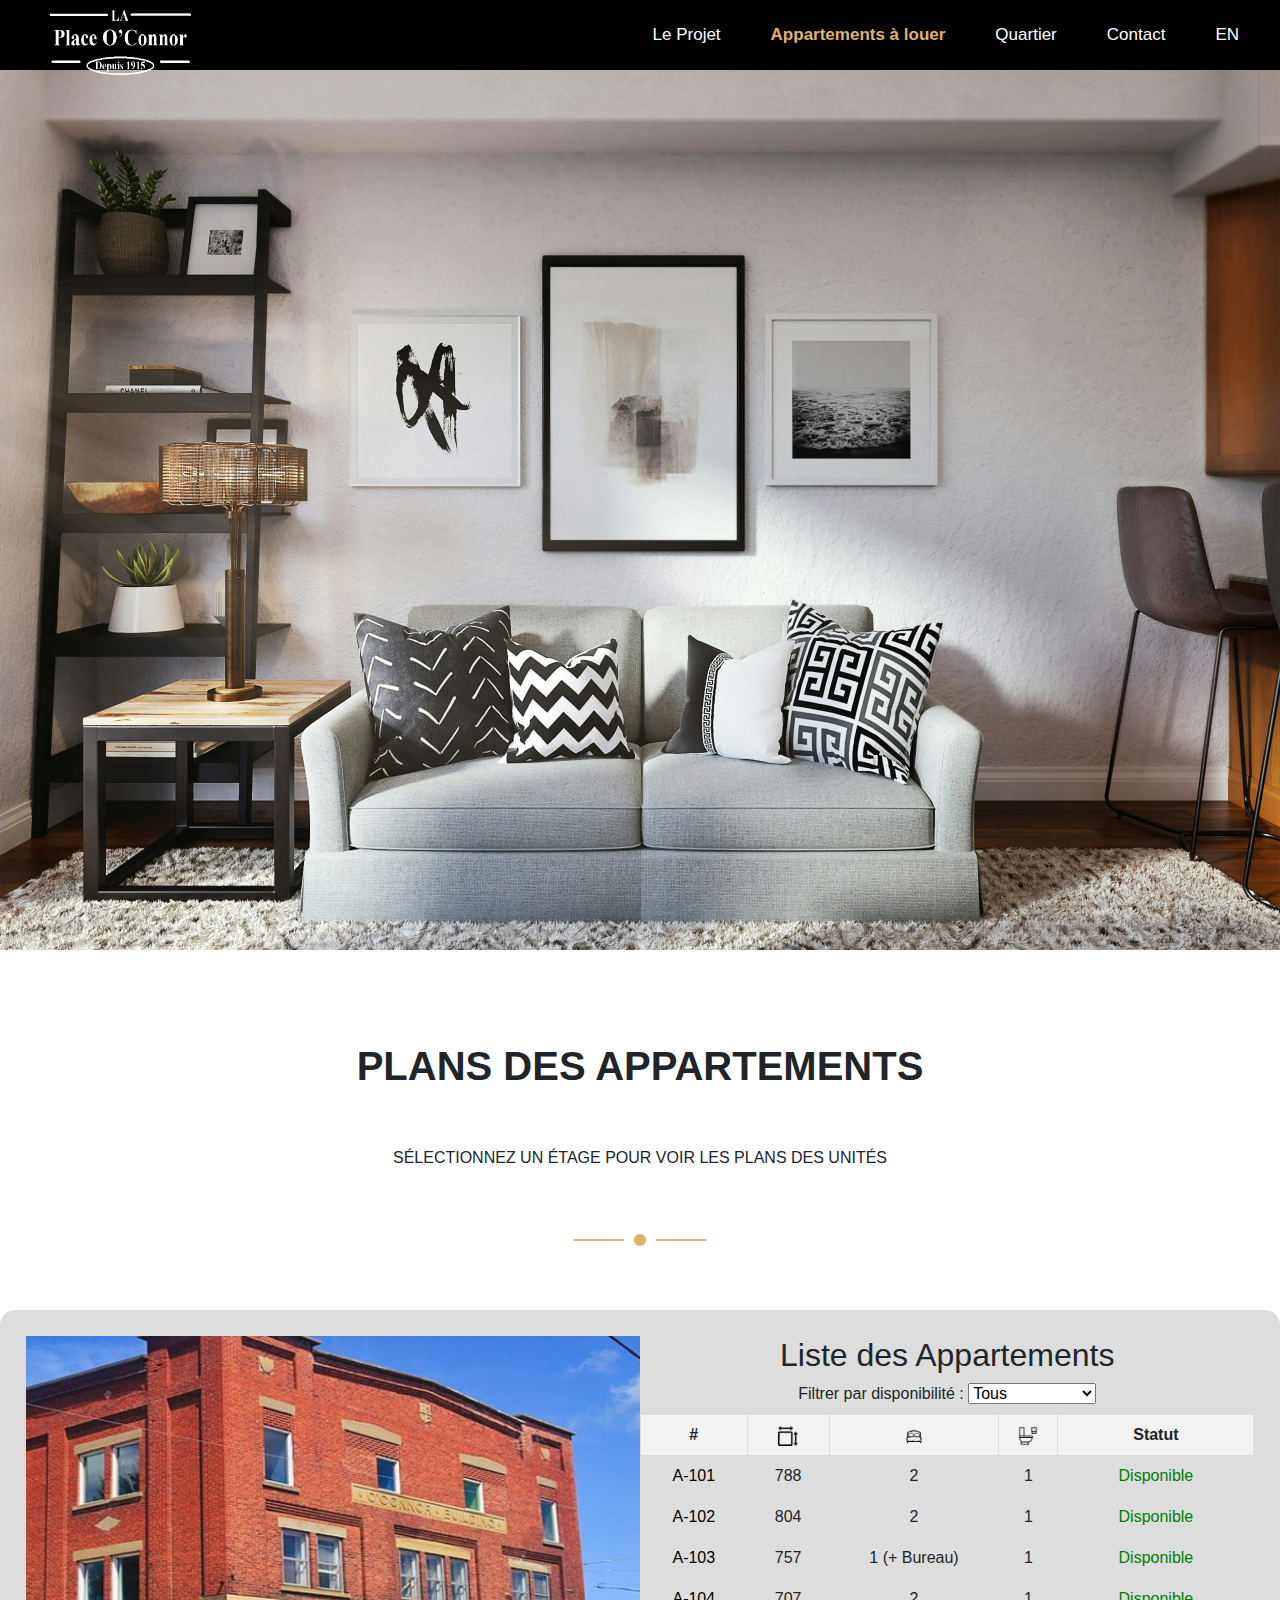
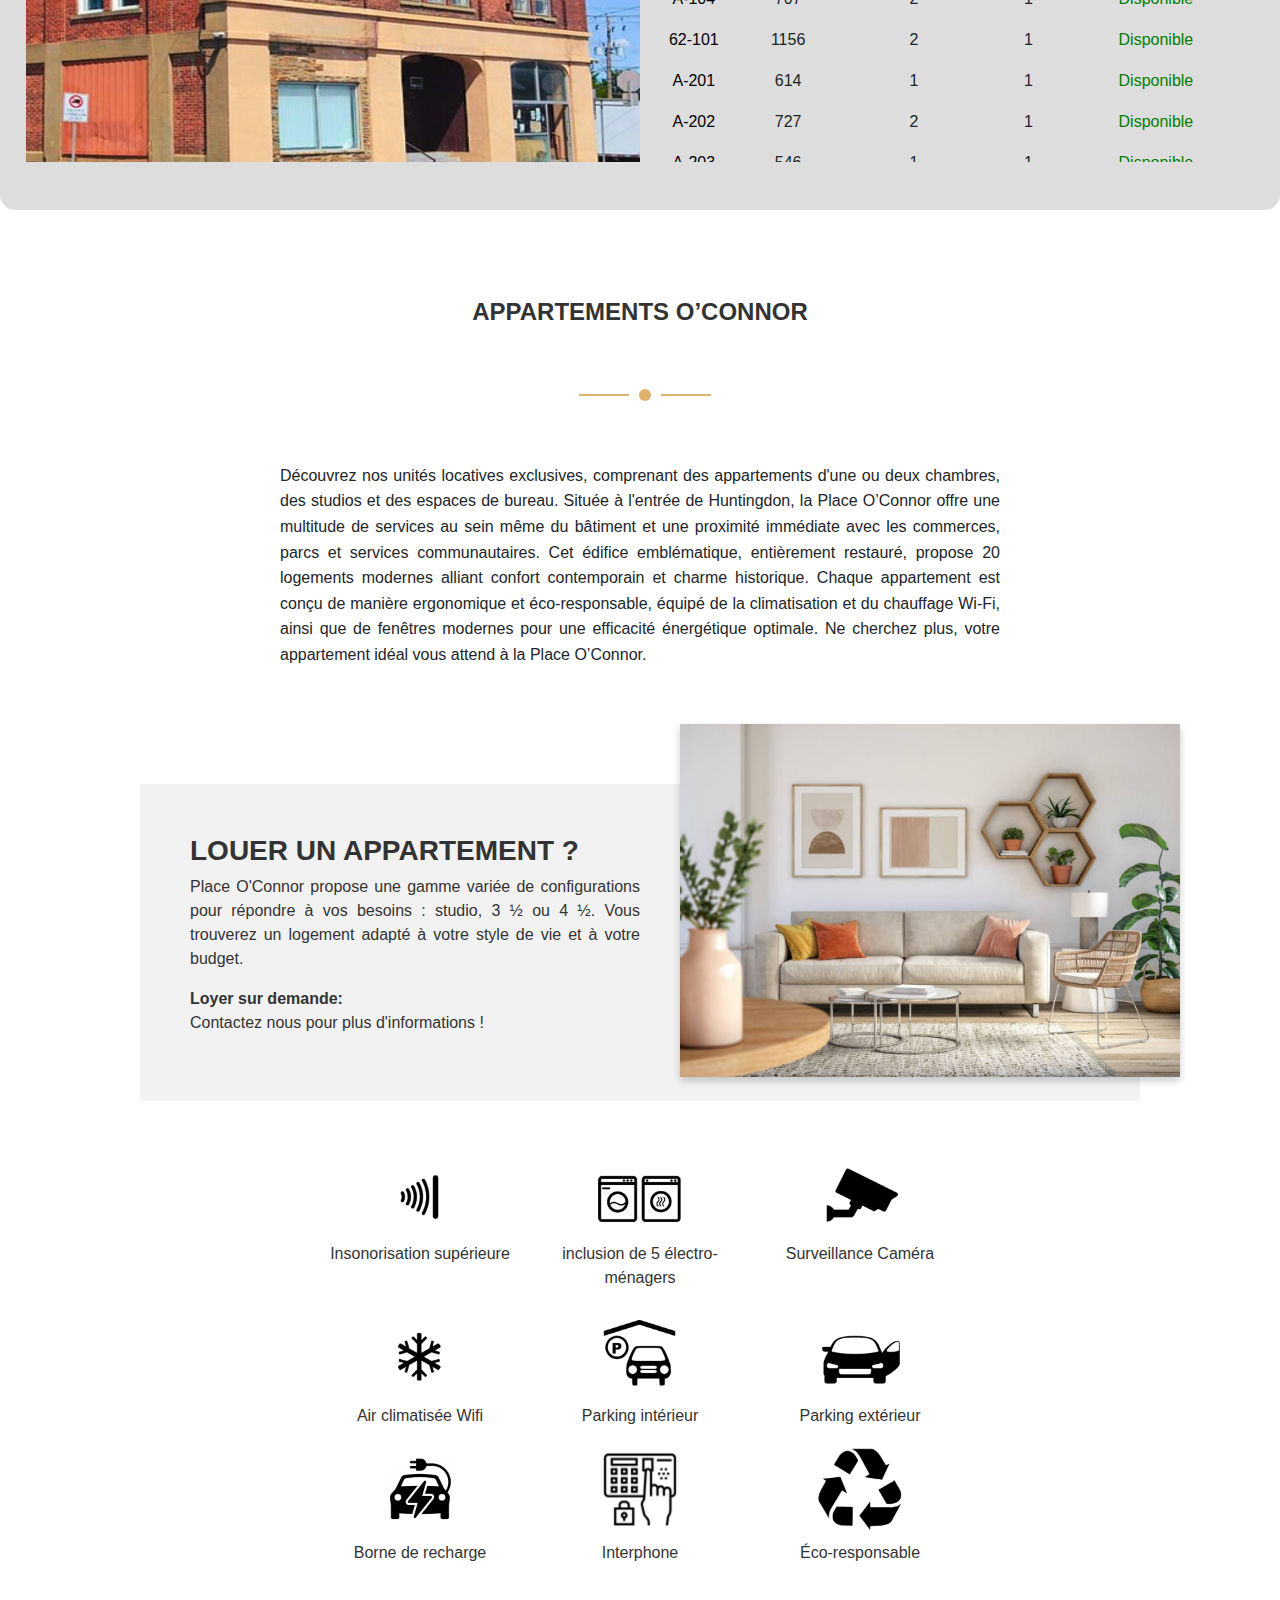
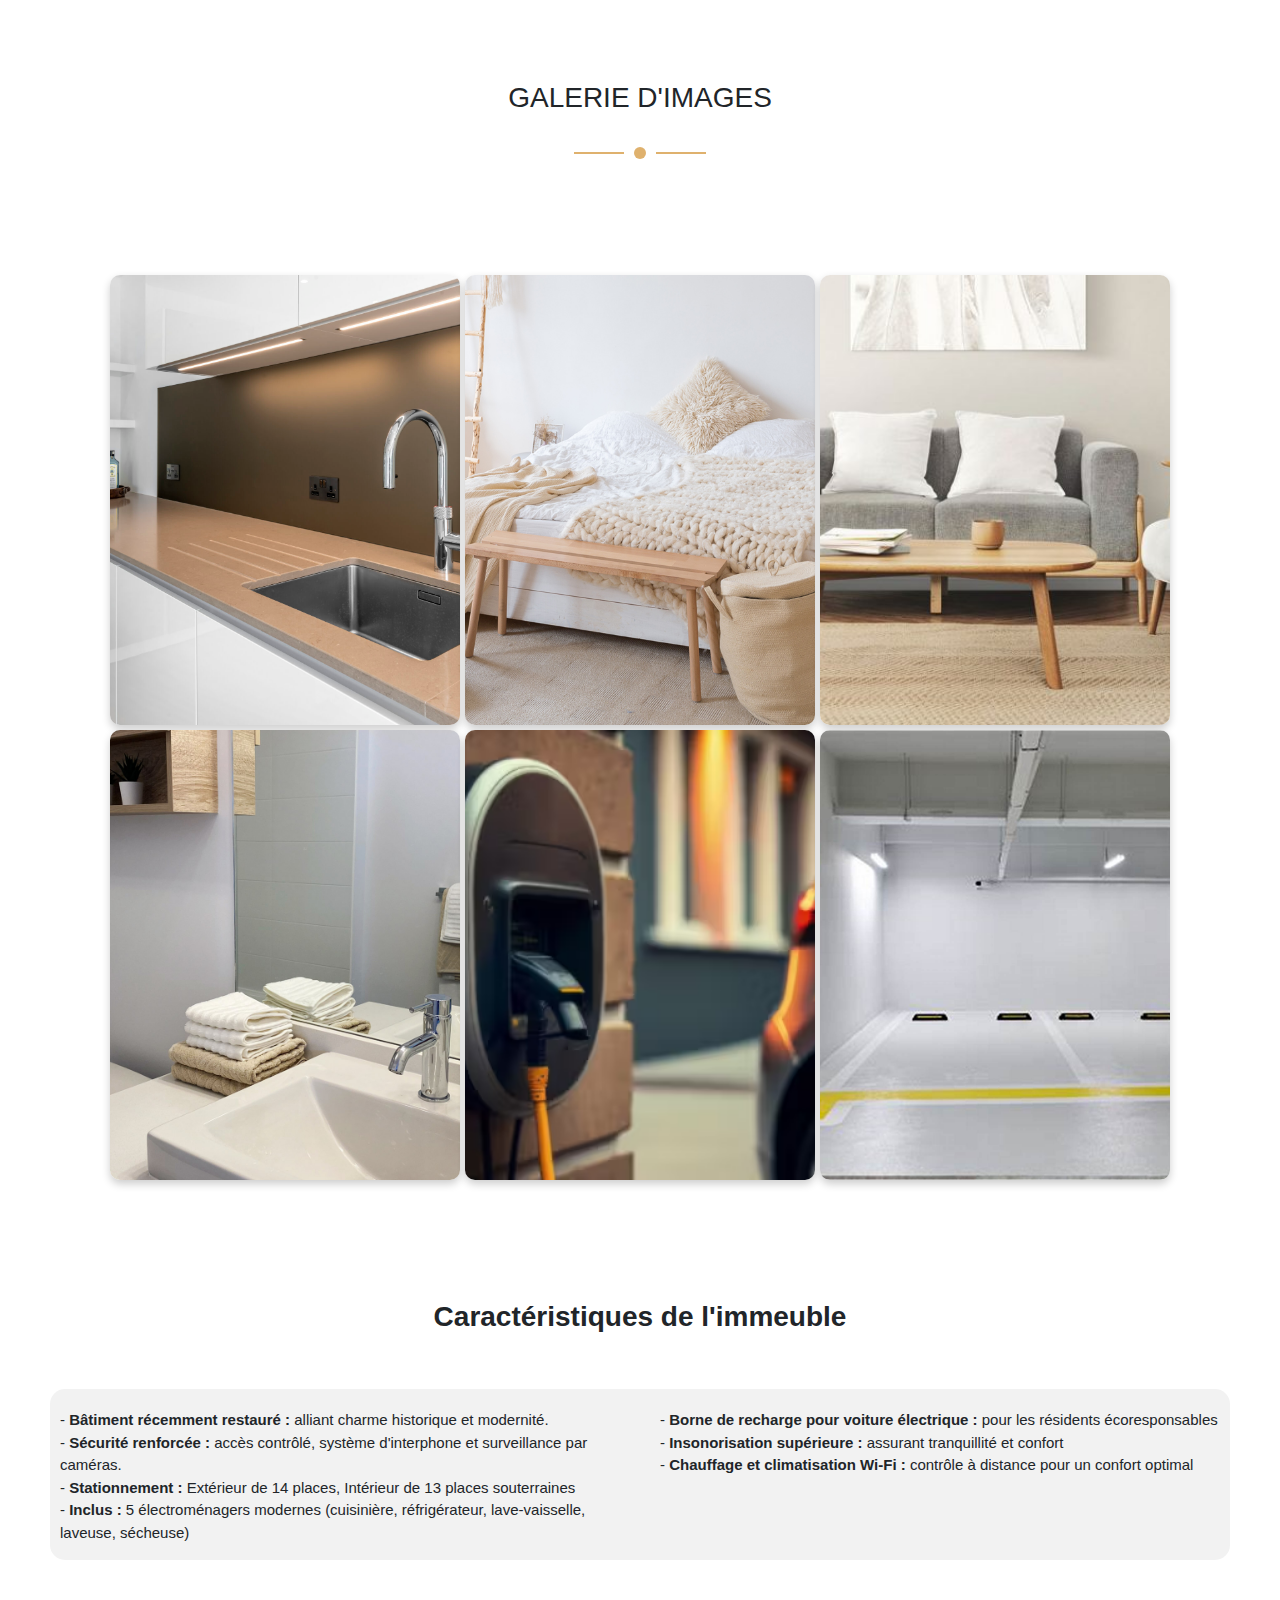
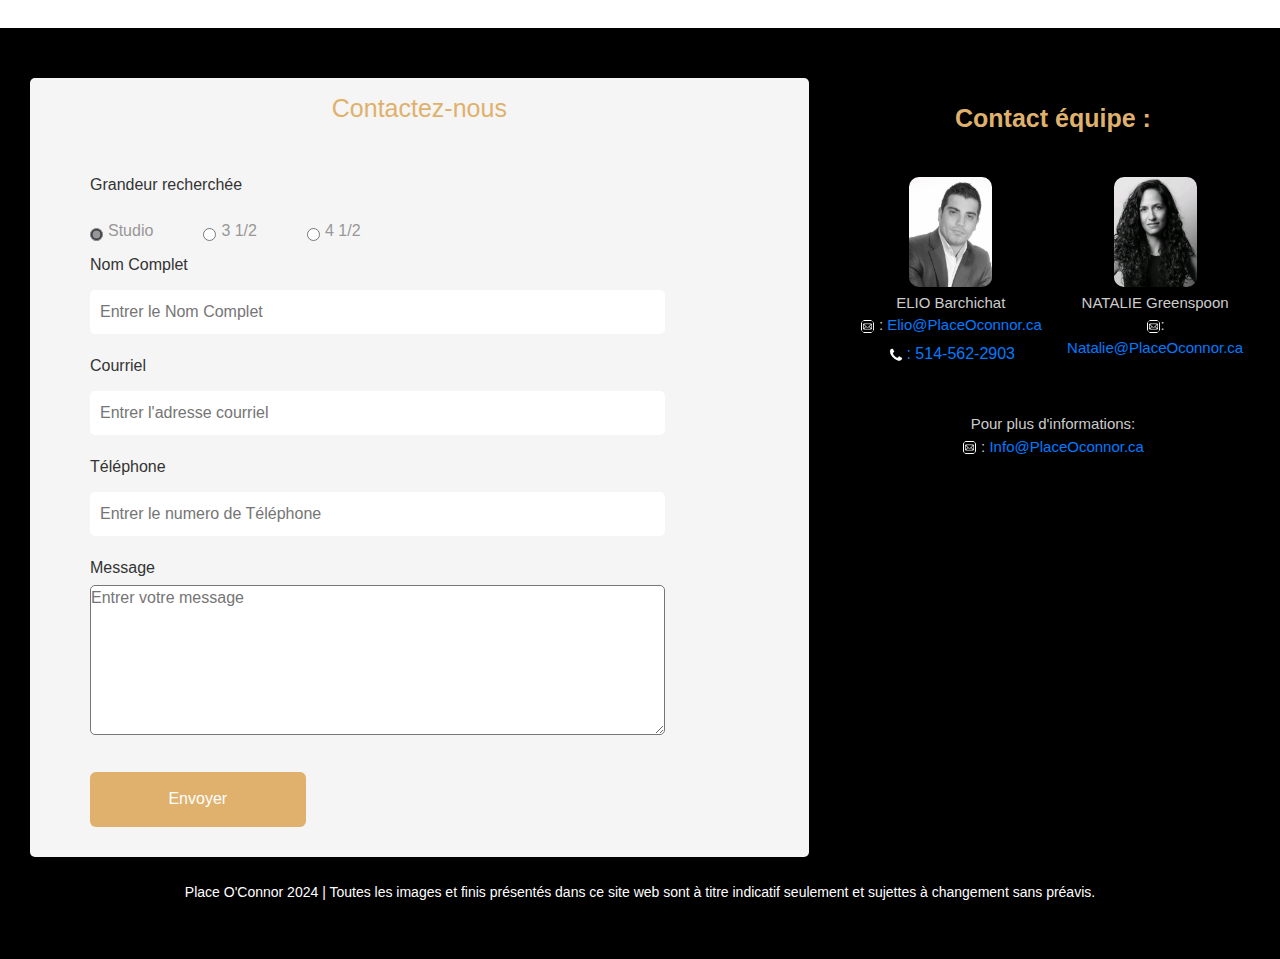
==== commit 29ac23c7: "modification 8" ====
--- a/appt-alouer.html
+++ b/appt-alouer.html
@@ -1547,22 +1547,21 @@
                     <div class="contacteznous">
                         <div class="imagecontact">
                             <img src="image/eli.jpg" alt="Titre de l'image" />
-            <p>ELIO Barchichat<br><img src="image/mail.png" alt="Email" style="width: 20px; height: 20px;"> : <a href="mailto:Elio@PlaceOconnor.ca"> Elio@PlaceOconnor.ca </a> </p>
-            <img src="image/telephone.png" alt="Téléphone" style="width: 20px; height: 20px;"> : <a href="tel:+15145622903">514-562-2903</a><br>
+            <p>ELIO Barchichat<br><img src="image/mail.png" alt="Email" style="width: 15px; height: 15px;"> : <a href="mailto:Elio@PlaceOconnor.ca"> Elio@PlaceOconnor.ca </a> </p>
+            <img src="image/telephone.png" alt="Téléphone" style="width: 20px; height: 20px;"><a href="tel:+15145622903">: 514-562-2903</a><br>
                         </div>
     
                 <div class="imagecontact">
                             <img src="image/nathalie.jpg" alt="Titre de l'image" />
             <p>NATALIE Greenspoon <br>
-            <img src="image/mail.png" alt="Email" style="width: 20px; height: 20px;"> : <a href="mailto:Natalie@PlaceOconnor.ca ">Natalie@PlaceOconnor.ca </a></p>
+            <img src="image/mail.png" alt="Email" style="width: 15px; height: 15px;">: <a href="mailto:Natalie@PlaceOconnor.ca ">Natalie@PlaceOconnor.ca </a></p>
     
                 </div>
                     </div>
                     <br><br>
                     <p class="paragforme">Pour plus d'informations: <br> 
-                    <img src="image/mail.png" alt="Email" style="width: 20px; height: 20px;"> : <a href="mailto Info@PlaceOconnor.ca">  Info@PlaceOconnor.ca </a> <br>
-                    <img src="image/telephone.png" alt="Téléphone" style="width: 20px; height: 20px;">   : 514-562-2903   </p>
-    
+                    <img src="image/mail.png" alt="Email" style="width: 15px; height: 15px;"> : <a href="mailto Info@PlaceOconnor.ca">  Info@PlaceOconnor.ca </a> <br>
+                    
     
                 </div>
                
--- a/css/Alouer.css
+++ b/css/Alouer.css
@@ -502,9 +502,7 @@
     animation: fadeIn 1.5s ease forwards;
 }
 /* Navigation Arrows */
-.carousel .prev, .carousel .next {
-  
-}
+
  
 
 .text a{
@@ -715,27 +713,20 @@
 
 .container2 {
     display: flex;
-    /* justify-content: space-between; */
-    /* max-width: 1100px; */
     margin: 10px;
     padding: 0 10px;
-    flex-wrap: wrap; /* Permet aux �l�ments de se r�organiser sur les petits �crans */
-    gap: 5%;
-    
-}
-
+    flex-wrap: wrap; 
+    gap: 3%; 
+}
 
 /* Formulaire */
 .formulaire {
-    
-    /* Espacement entre le formulaire et les infos */
-   background-color: whitesmoke;
-   margin-left: 10px;
-   padding-top: 15px;
-   padding-bottom: 15px;
-   border-radius: 05px;
-   /* width: 55%; */
-   flex: 1;
+    background-color: whitesmoke;
+    margin-left: 10px;
+    padding-top: 15px;
+    padding-bottom: 15px;
+    border-radius: 05px;
+    flex: 2;
 }
 
    .formulaire h1 {
@@ -886,56 +877,42 @@
    button:hover {
        background-color: #777;
    }
-/* Informations */
-
-
-
+
+   /* Informations contact*/
 .infos {
-   
-    width: 35%;
-    /* flex: 1; */
-    
-}
-
+    flex: 1;
+    padding: 1%;
+    margin-top: 1%;
+}
     .infos h3 {
-        font-size: 20px;
+        font-size: 25px;
         color: #dfb16d;
         margin-bottom: 20px;
         text-align: center;
         font-weight: bold;
     }
-    
-
-
-    .contacteznous {
-        display: flex; /* Active Flexbox */
-        /* justify-content: space-between; Espace entre les images */
-          gap: 5%; /*Espace entre les images */
-        /* flex-wrap: wrap; Permet aux images de passer à la ligne sur les petits écrans */
-        /* max-width: 100%; S'assure que le conteneur ne dépasse pas la largeur de l'écran */
-    }
-    
-    .imagecontact {
-        /* Définit une largeur flexible pour chaque image */
-        text-align: center; /* Centre le texte sous les images */
-        box-sizing: border-box; /* Inclut le padding et les bordures dans la largeur totale */
-    
-        /* margin-left: -30%; */
-    }
-    
-        .imagecontact img {
-            width: 45%; /* Prend toute la largeur de son conteneur (flex) */
-            /* max-width: 150px; Limite la largeur maximale de l'image */
-            height: 60%; /* Garde les proportions des images */
-            border-radius: 10px; /* Ajoute des coins arrondis */
-        }
-    
-    
-    .infos p {
-        font-size: 1rem;
-        color: #ccc;
-        margin: 5px 0;
-    }
+.contacteznous {
+    display: flex; 
+    gap: 5%;   
+}
+
+.imagecontact {
+ 
+    text-align: center;
+    box-sizing: border-box; 
+}
+
+    .imagecontact img {
+        width: 45%;
+        height: 60%; 
+        border-radius: 10px;
+    }
+
+.infos p {
+    font-size: 15px;
+    color: #ccc;
+    margin: 5px 0;
+}
     
     .paragforme{
         text-align: center;
@@ -947,11 +924,7 @@
   
 
 
-.infos p {
-    font-size: 1rem;
-    color: #ccc;
-    margin: 5px 0;
-}
+
 /* code des options*/
 /* Conteneur principal */
 .conteneur {
@@ -1097,6 +1070,7 @@
         flex: 1 1 100%;
     }
 }
+
 @media (max-width: 992px) {
     .gallery {
         grid-template-columns: repeat(3, 1fr);
@@ -1115,3 +1089,4 @@
     }
 }
 
+
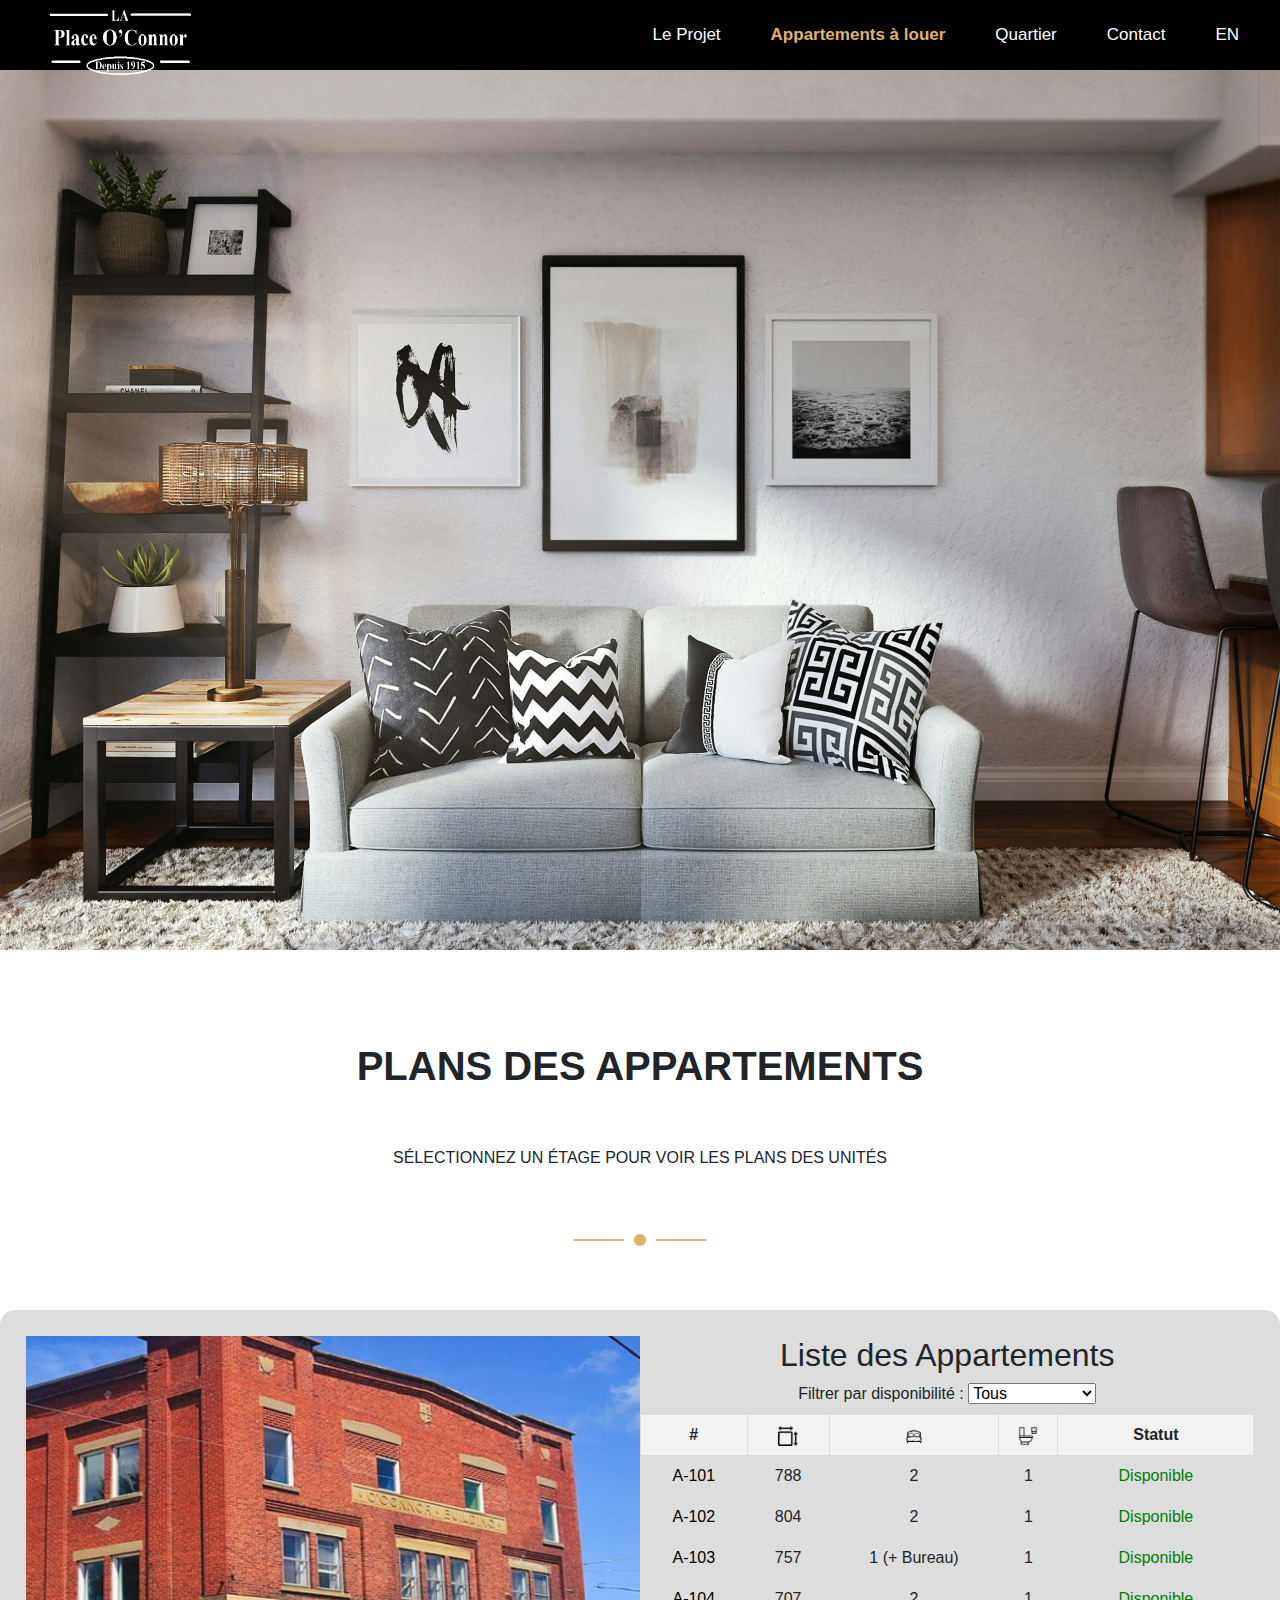
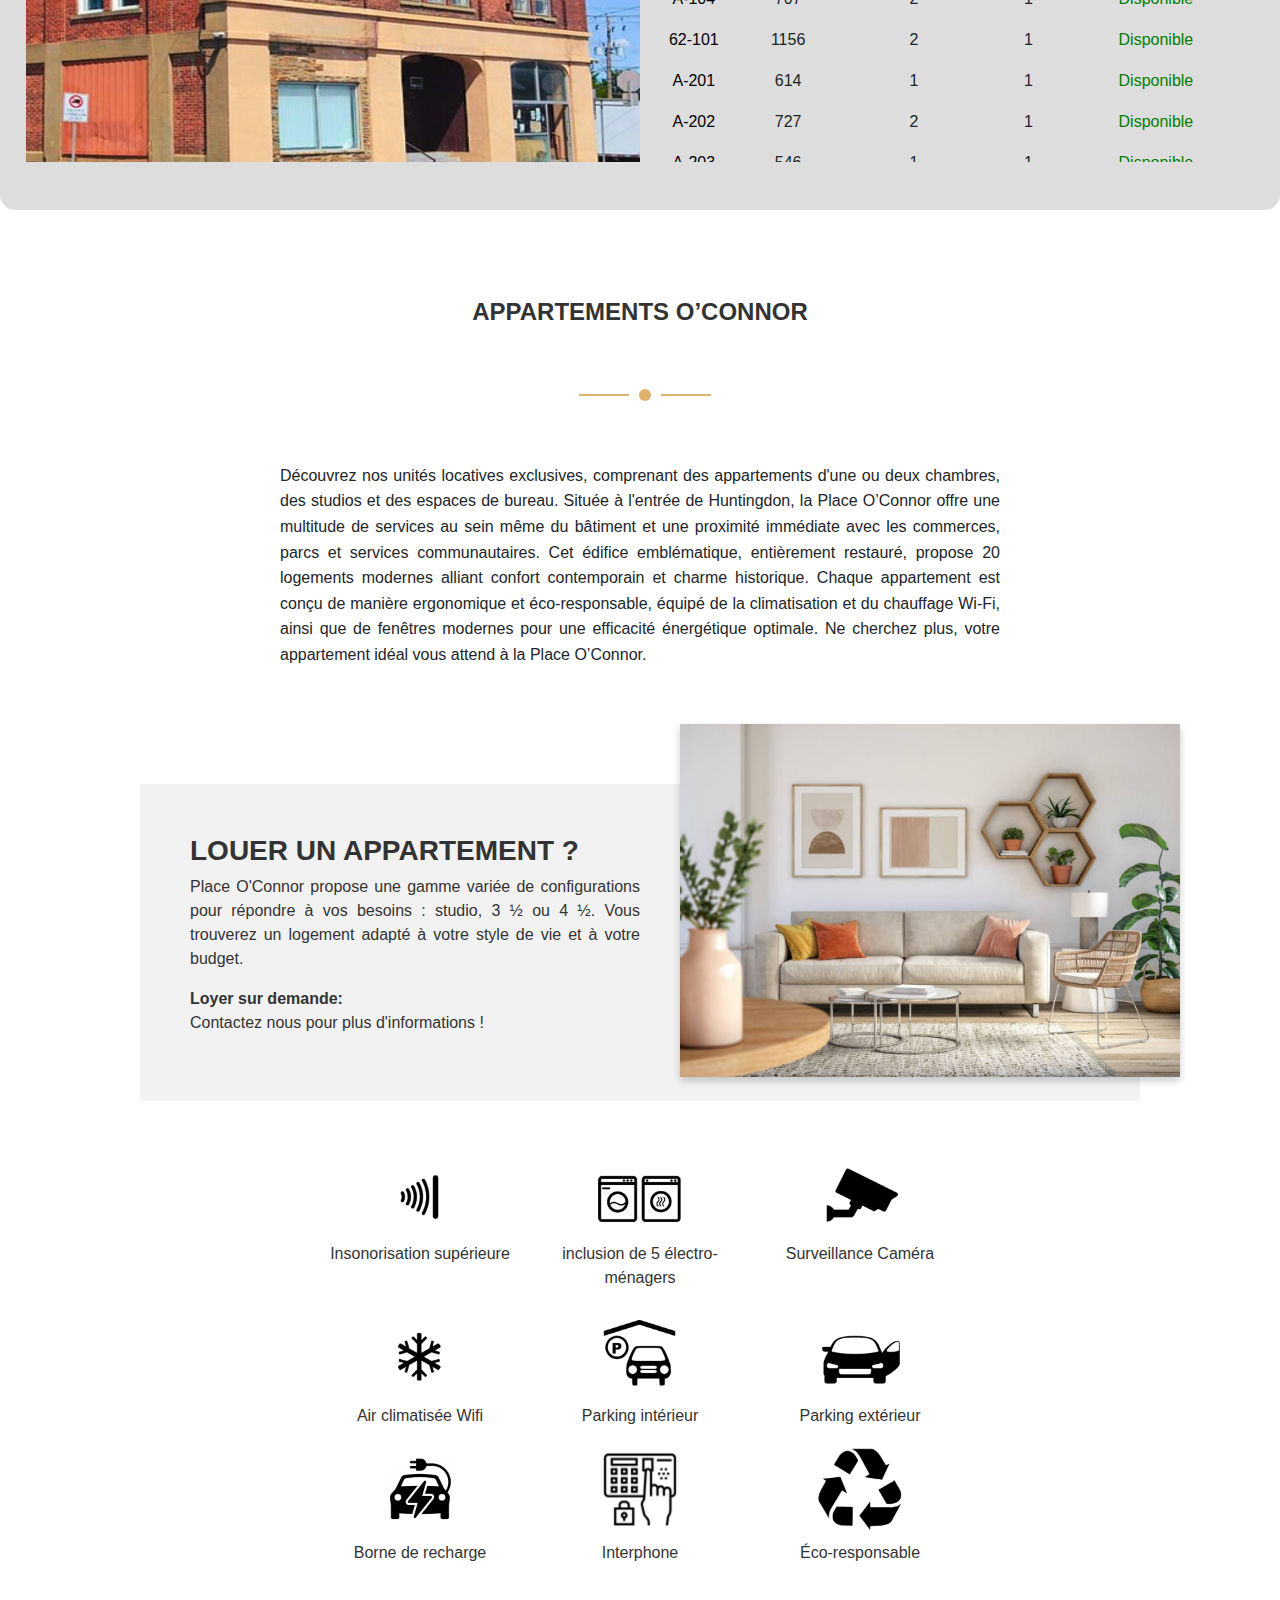
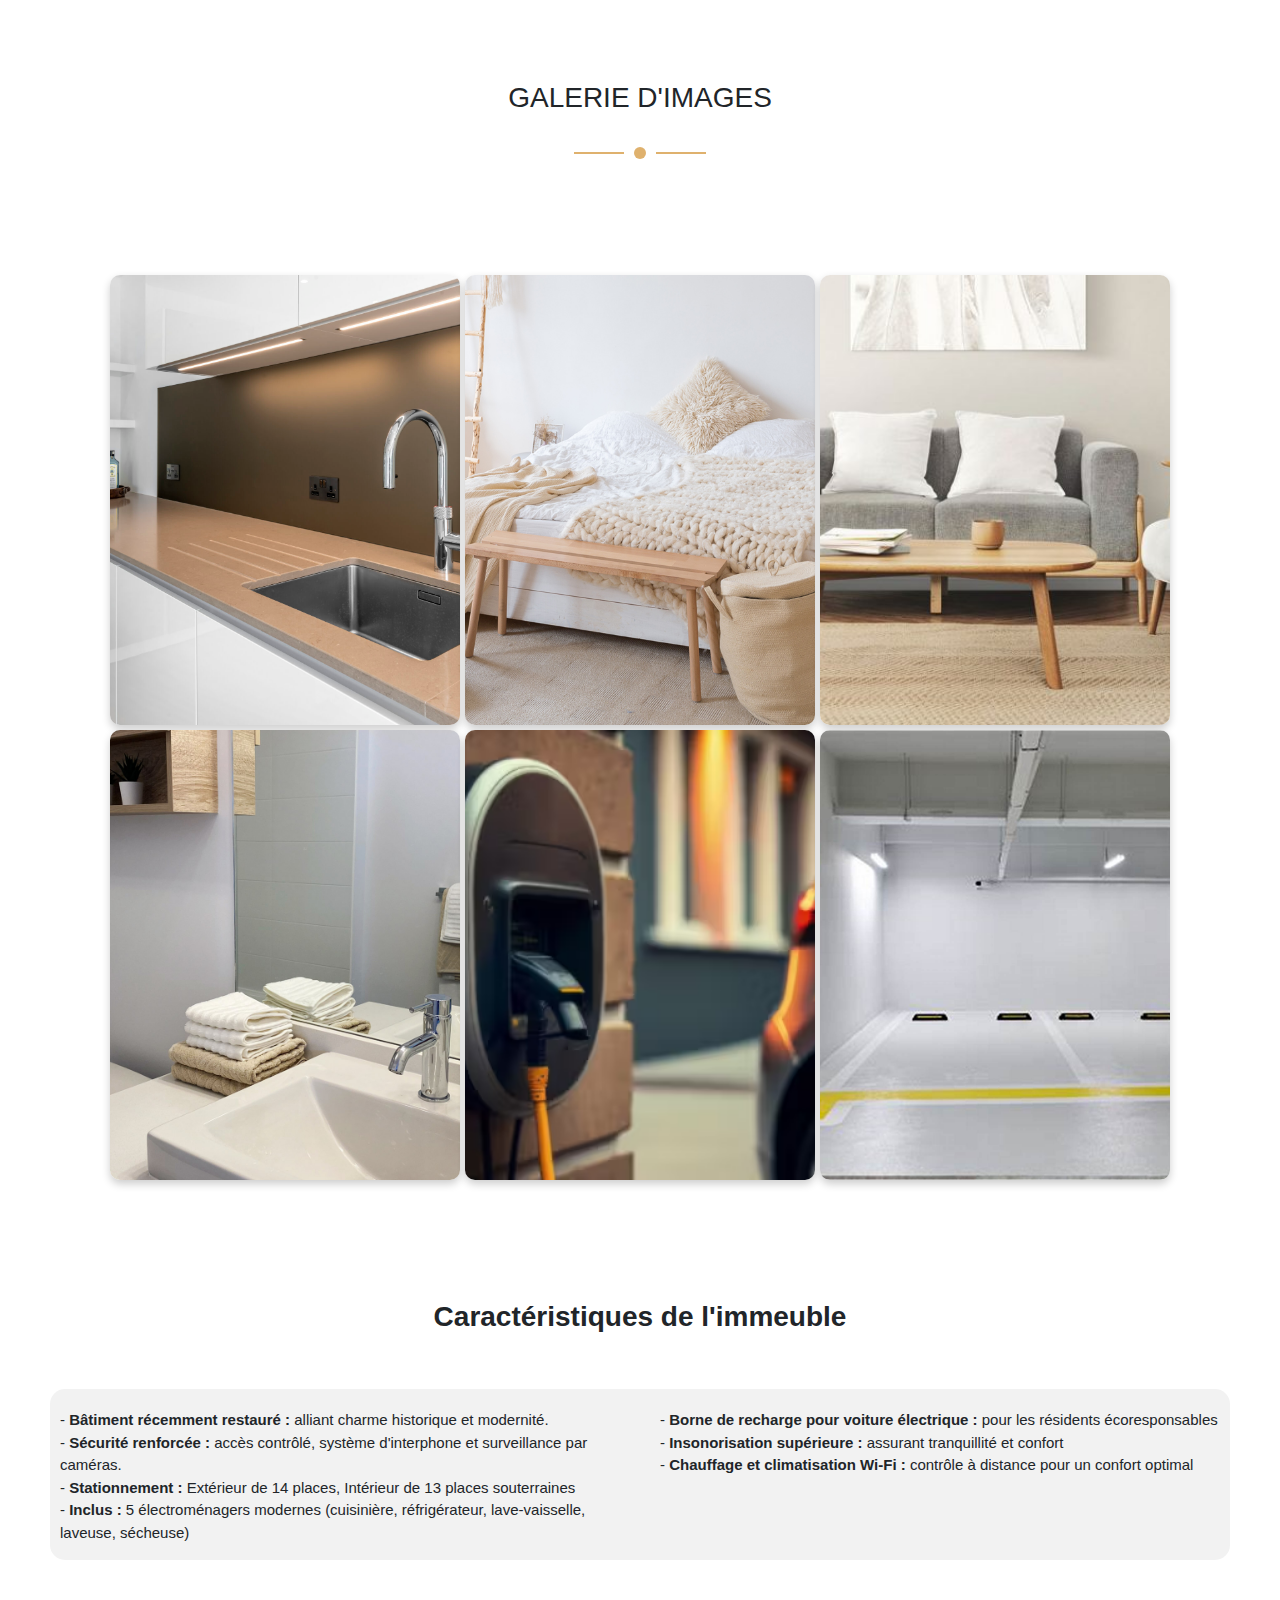
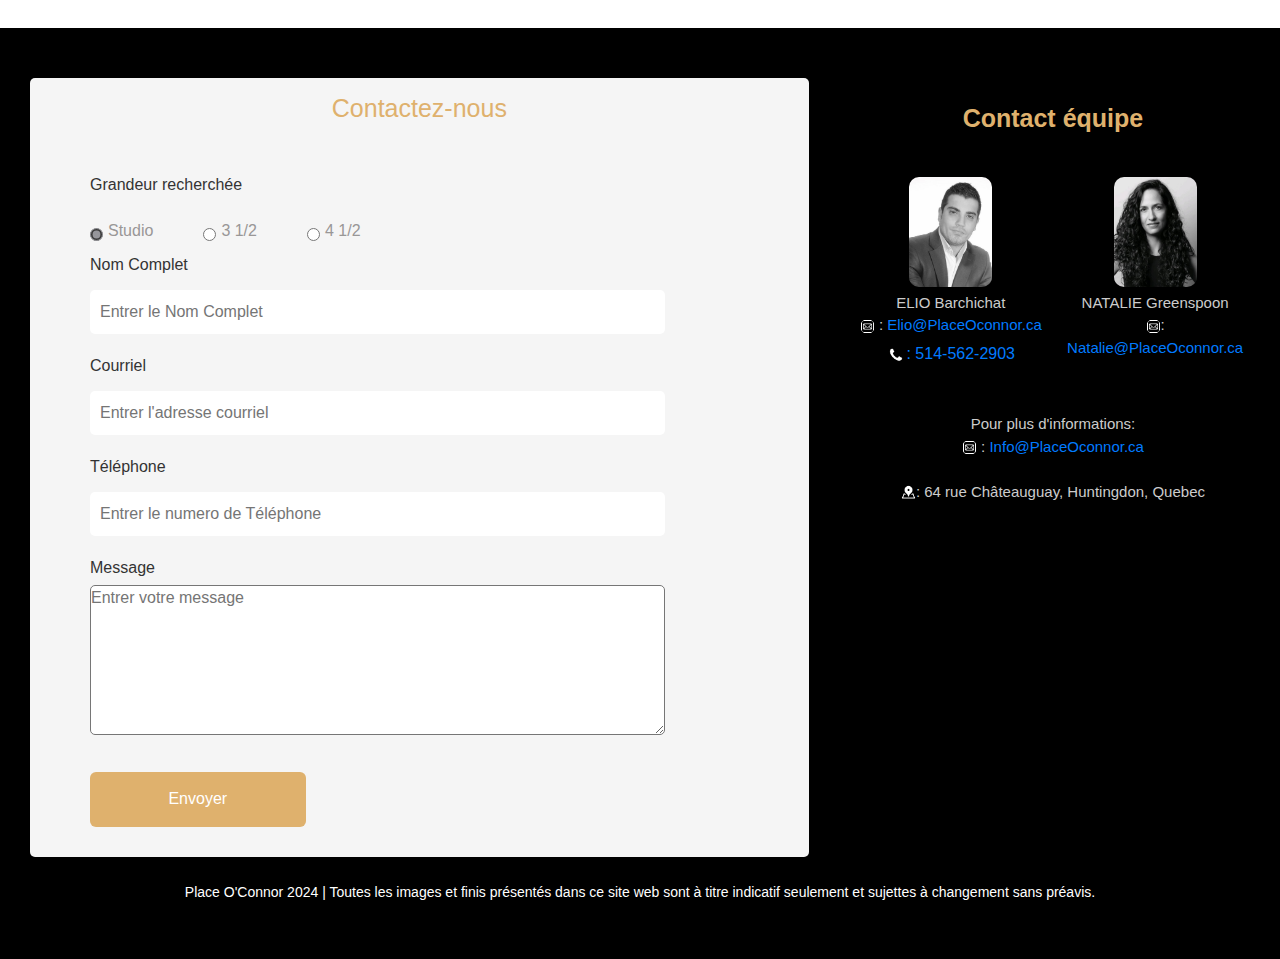
==== commit b8f508fa: "modification 10" ====
--- a/appt-alouer.html
+++ b/appt-alouer.html
@@ -1543,25 +1543,28 @@
     
                 <!-- Informations à droite -->
                 <div class="infos">
-                    <h3>Contact équipe : </h3><br />
+
+                    <h3>Contact équipe </h3><br />
+
                     <div class="contacteznous">
                         <div class="imagecontact">
                             <img src="image/eli.jpg" alt="Titre de l'image" />
-            <p>ELIO Barchichat<br><img src="image/mail.png" alt="Email" style="width: 15px; height: 15px;"> : <a href="mailto:Elio@PlaceOconnor.ca"> Elio@PlaceOconnor.ca </a> </p>
-            <img src="image/telephone.png" alt="Téléphone" style="width: 20px; height: 20px;"><a href="tel:+15145622903">: 514-562-2903</a><br>
+                             <p>ELIO Barchichat<br><img src="image/mail.png" alt="Email" style="width: 15px; height: 15px;"> : <a href="mailto:Elio@PlaceOconnor.ca"> Elio@PlaceOconnor.ca </a> </p>
+                            <img src="image/telephone.png" alt="Téléphone" style="width: 20px; height: 20px;"><a href="tel:+15145622903">: 514-562-2903</a><br>
                         </div>
     
-                <div class="imagecontact">
+                        <div class="imagecontact">
                             <img src="image/nathalie.jpg" alt="Titre de l'image" />
-            <p>NATALIE Greenspoon <br>
-            <img src="image/mail.png" alt="Email" style="width: 15px; height: 15px;">: <a href="mailto:Natalie@PlaceOconnor.ca ">Natalie@PlaceOconnor.ca </a></p>
-    
-                </div>
+                            <p>NATALIE Greenspoon <br>
+                            <img src="image/mail.png" alt="Email" style="width: 15px; height: 15px;">: <a href="mailto:Natalie@PlaceOconnor.ca ">Natalie@PlaceOconnor.ca </a></p>
+                        </div>
                     </div>
+
                     <br><br>
                     <p class="paragforme">Pour plus d'informations: <br> 
-                    <img src="image/mail.png" alt="Email" style="width: 15px; height: 15px;"> : <a href="mailto Info@PlaceOconnor.ca">  Info@PlaceOconnor.ca </a> <br>
-                    
+                    <img src="image/mail.png" alt="Email" style="width: 15px; height: 15px;"> : <a href="mailto:Info@PlaceOconnor.ca">  Info@PlaceOconnor.ca </a> <br><br>
+                    <img src="image/Adresse-bl.png" alt="Adresse" style="width: 15px; height: 15px;">: 64 rue Châteauguay, Huntingdon, Quebec <br>
+
     
                 </div>
                
